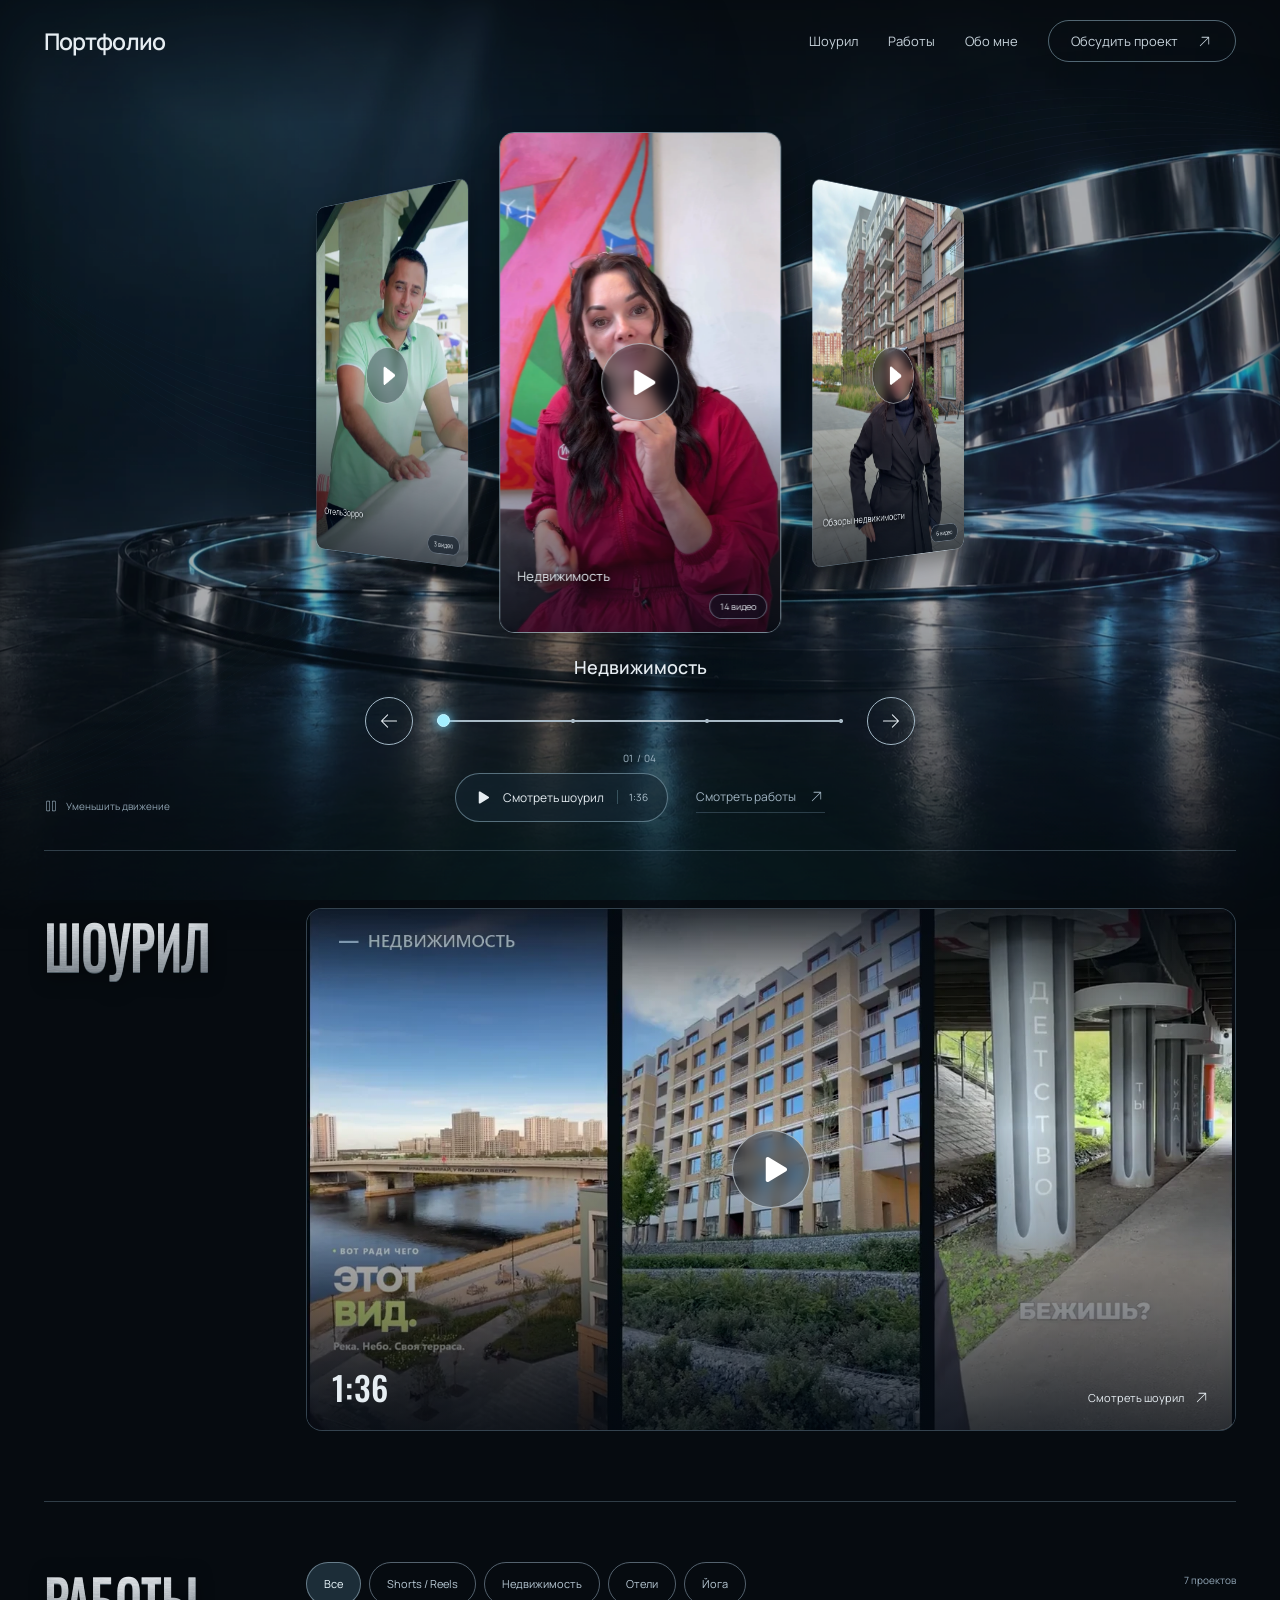
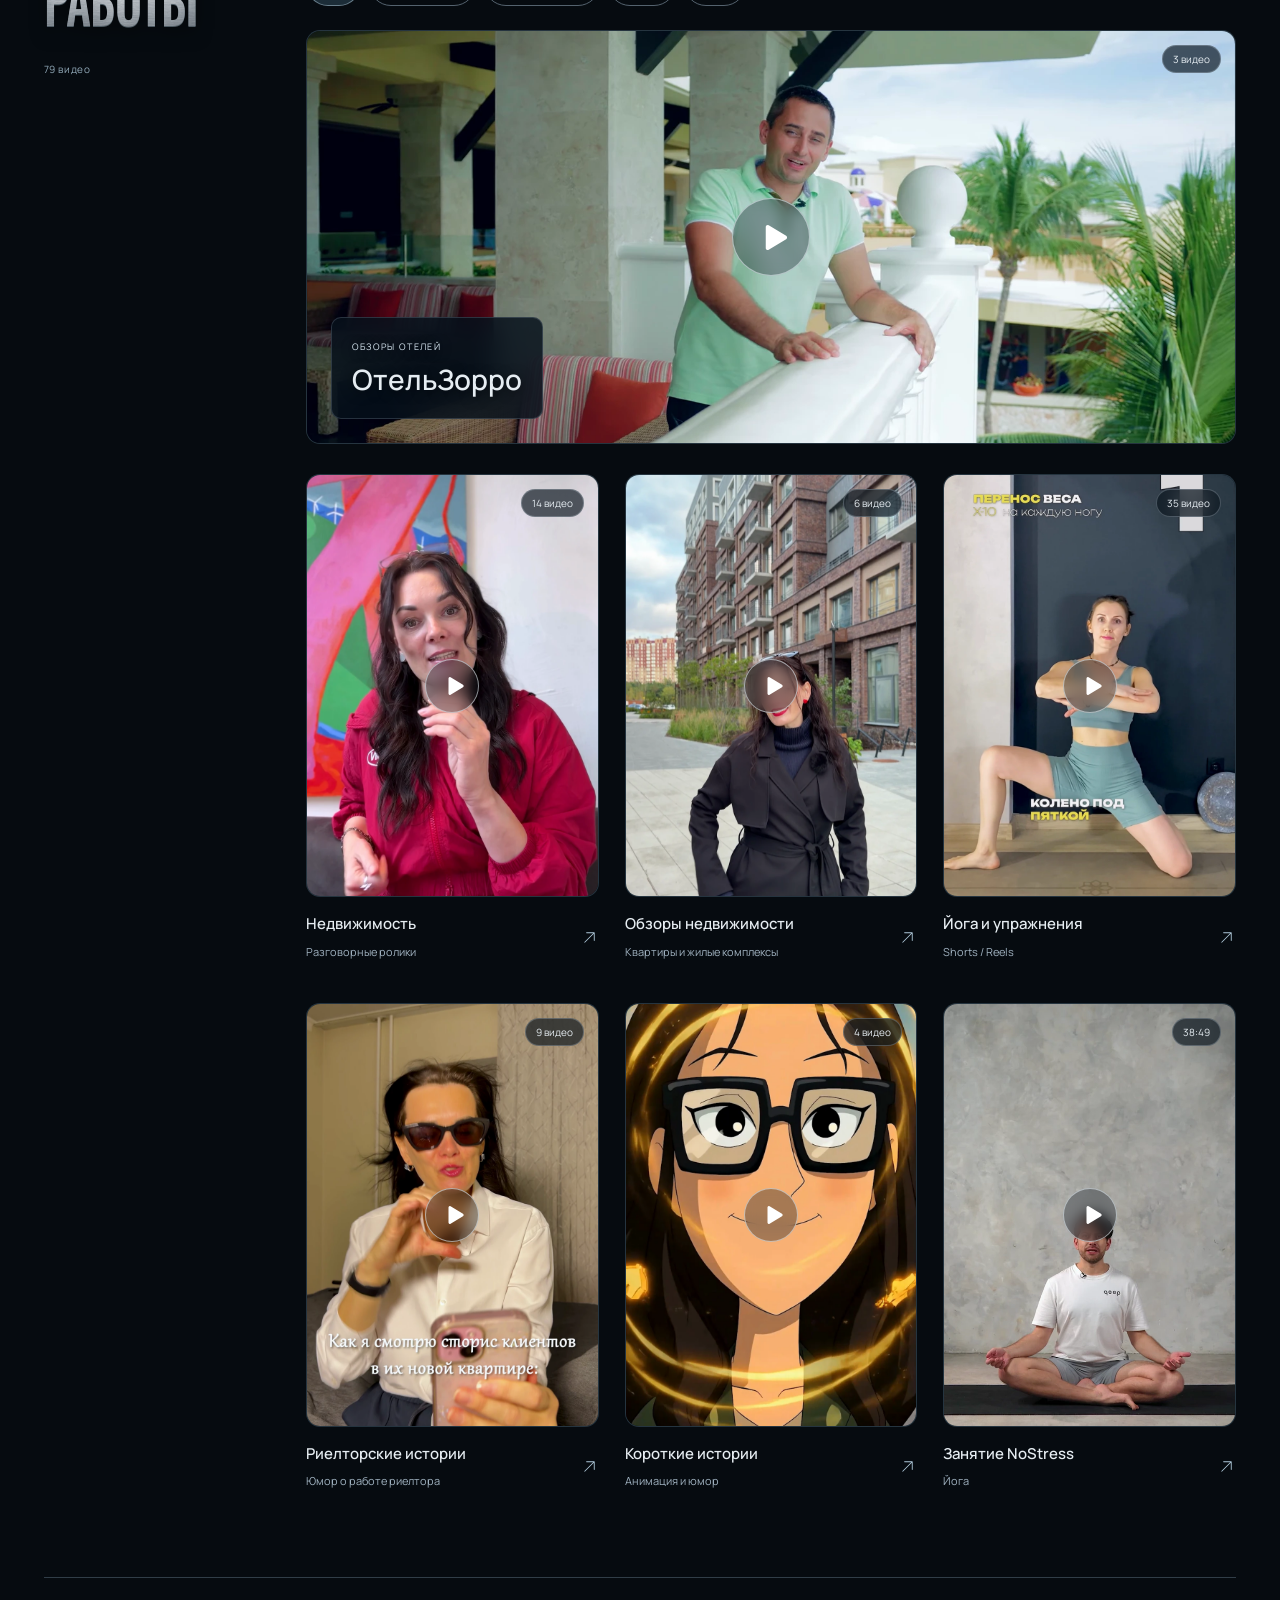
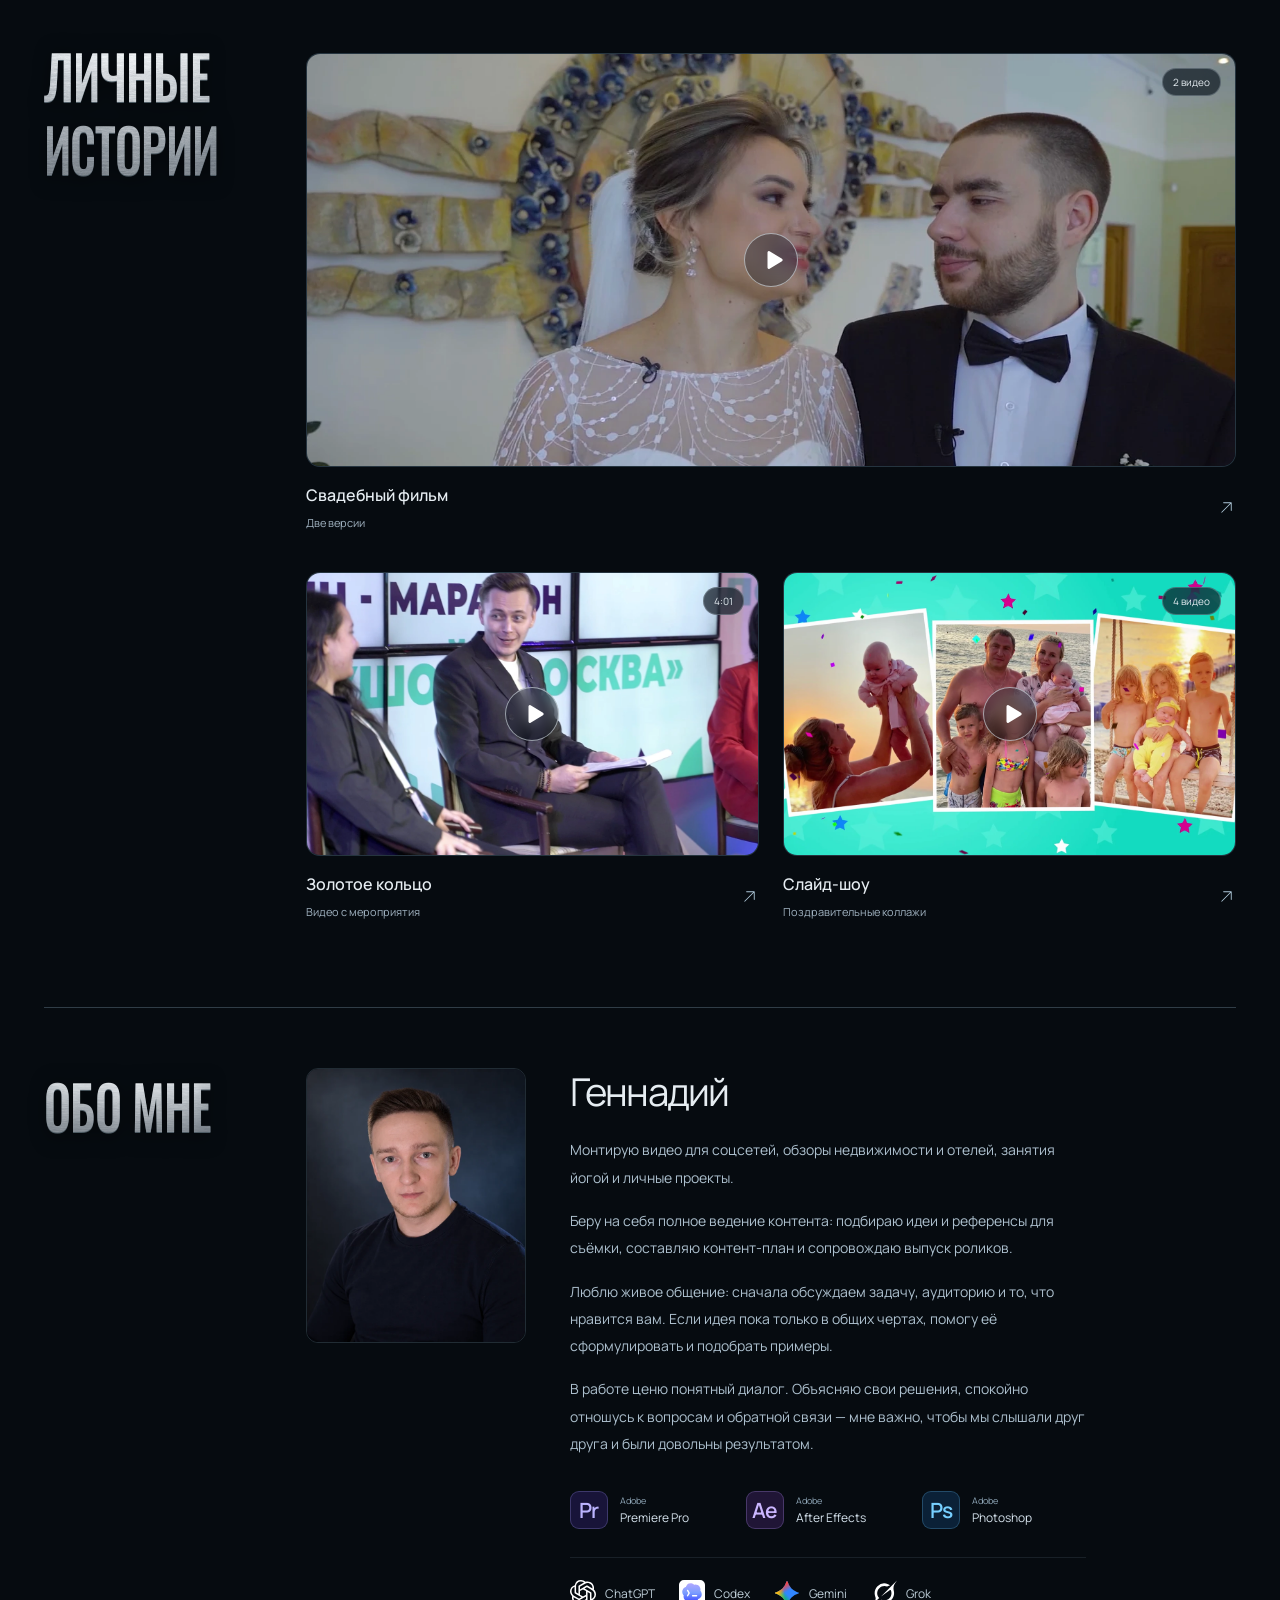
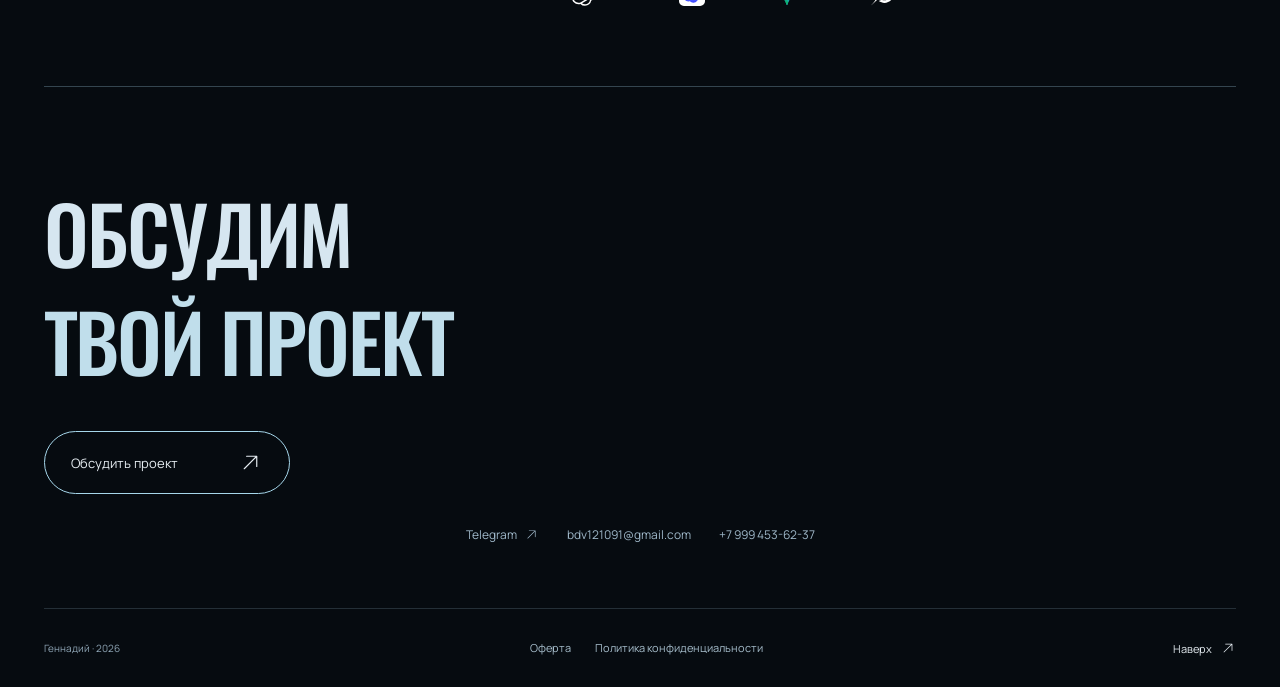
==== index.html @ ad980bb9 "Publish video portfolio" ====
<!doctype html>
<html lang="ru">
  <head>
    <meta charset="utf-8">
    <meta name="viewport" content="width=device-width, initial-scale=1">
    <meta name="description" content="Монтирую видео, подбираю идеи и референсы, составляю контент-план и помогаю с публикациями.">
    <meta name="theme-color" content="#060b10">
    <meta property="og:title" content="Геннадий — монтаж видео и ведение контента">
    <meta property="og:description" content="Монтирую видео, подбираю идеи и референсы, составляю контент-план и помогаю с публикациями.">
    <meta property="og:type" content="website">
    <meta property="og:image" content="https://portfolio.voxforma.ru/assets/posters/showreel.webp">
    <meta property="og:image:alt" content="Кадр из шоурила Геннадия">
    <meta property="og:locale" content="ru_RU">
    <title>Геннадий — монтаж видео и ведение контента</title>
    <link rel="icon" href="assets/favicon.svg" type="image/svg+xml">
    <link rel="preload" href="assets/original/8e9188fd0717.woff2" as="font" type="font/woff2" crossorigin>
    <link rel="preload" href="assets/original/1cbbc17c6090.woff2" as="font" type="font/woff2" crossorigin>
    <link rel="stylesheet" href="base.css">
    <link rel="stylesheet" href="style.css?v=27">
    <script src="assets/runtime.js" defer></script>
    <script src="site-config.js?v=5" defer></script>
    <script src="catalog.js?v=14" defer></script>
    <script src="ambient.js?v=1" defer></script>
    <script src="app.js?v=22" defer></script>
  </head>
  <body>
    <div id="root"></div>
    <noscript><main class="noscript"><h1>Видеопортфолио</h1><p>Для просмотра интерактивного портфолио включи JavaScript.</p><p><a href="https://t.me/PetrovichArt01">Написать в Telegram</a> · <a href="mailto:bdv121091@gmail.com">bdv121091@gmail.com</a></p></main></noscript>
  </body>
</html>
---- base.css ----
@font-face{font-family:Oswald Variable;font-style:normal;font-display:swap;font-weight:200 700;src:url("assets/original/90cfb22de854.woff2") format("woff2-variations");unicode-range:U+0460-052F,U+1C80-1C8A,U+20B4,U+2DE0-2DFF,U+A640-A69F,U+FE2E-FE2F}@font-face{font-family:Oswald Variable;font-style:normal;font-display:swap;font-weight:200 700;src:url("assets/original/8e9188fd0717.woff2") format("woff2-variations");unicode-range:U+0301,U+0400-045F,U+0490-0491,U+04B0-04B1,U+2116}@font-face{font-family:Oswald Variable;font-style:normal;font-display:swap;font-weight:200 700;src:url("assets/original/b6040370f3bc.woff2") format("woff2-variations");unicode-range:U+0102-0103,U+0110-0111,U+0128-0129,U+0168-0169,U+01A0-01A1,U+01AF-01B0,U+0300-0301,U+0303-0304,U+0308-0309,U+0323,U+0329,U+1EA0-1EF9,U+20AB}@font-face{font-family:Oswald Variable;font-style:normal;font-display:swap;font-weight:200 700;src:url("assets/original/dd3aa3f8a2dc.woff2") format("woff2-variations");unicode-range:U+0100-02BA,U+02BD-02C5,U+02C7-02CC,U+02CE-02D7,U+02DD-02FF,U+0304,U+0308,U+0329,U+1D00-1DBF,U+1E00-1E9F,U+1EF2-1EFF,U+2020,U+20A0-20AB,U+20AD-20C0,U+2113,U+2C60-2C7F,U+A720-A7FF}@font-face{font-family:Oswald Variable;font-style:normal;font-display:swap;font-weight:200 700;src:url("assets/original/a09d88842fec.woff2") format("woff2-variations");unicode-range:U+0000-00FF,U+0131,U+0152-0153,U+02BB-02BC,U+02C6,U+02DA,U+02DC,U+0304,U+0308,U+0329,U+2000-206F,U+20AC,U+2122,U+2191,U+2193,U+2212,U+2215,U+FEFF,U+FFFD}@font-face{font-family:Manrope Variable;font-style:normal;font-display:swap;font-weight:200 800;src:url("assets/original/4d428d04ff0d.woff2") format("woff2-variations");unicode-range:U+0460-052F,U+1C80-1C8A,U+20B4,U+2DE0-2DFF,U+A640-A69F,U+FE2E-FE2F}@font-face{font-family:Manrope Variable;font-style:normal;font-display:swap;font-weight:200 800;src:url("assets/original/1cbbc17c6090.woff2") format("woff2-variations");unicode-range:U+0301,U+0400-045F,U+0490-0491,U+04B0-04B1,U+2116}@font-face{font-family:Manrope Variable;font-style:normal;font-display:swap;font-weight:200 800;src:url("assets/original/aaa401d4e0d9.woff2") format("woff2-variations");unicode-range:U+0370-0377,U+037A-037F,U+0384-038A,U+038C,U+038E-03A1,U+03A3-03FF}@font-face{font-family:Manrope Variable;font-style:normal;font-display:swap;font-weight:200 800;src:url("assets/original/44f167ce58ca.woff2") format("woff2-variations");unicode-range:U+0102-0103,U+0110-0111,U+0128-0129,U+0168-0169,U+01A0-01A1,U+01AF-01B0,U+0300-0301,U+0303-0304,U+0308-0309,U+0323,U+0329,U+1EA0-1EF9,U+20AB}@font-face{font-family:Manrope Variable;font-style:normal;font-display:swap;font-weight:200 800;src:url("assets/original/c0acdfec89cd.woff2") format("woff2-variations");unicode-range:U+0100-02BA,U+02BD-02C5,U+02C7-02CC,U+02CE-02D7,U+02DD-02FF,U+0304,U+0308,U+0329,U+1D00-1DBF,U+1E00-1E9F,U+1EF2-1EFF,U+2020,U+20A0-20AB,U+20AD-20C0,U+2113,U+2C60-2C7F,U+A720-A7FF}@font-face{font-family:Manrope Variable;font-style:normal;font-display:swap;font-weight:200 800;src:url("assets/original/77c8455fb9b5.woff2") format("woff2-variations");unicode-range:U+0000-00FF,U+0131,U+0152-0153,U+02BB-02BC,U+02C6,U+02DA,U+02DC,U+0304,U+0308,U+0329,U+2000-206F,U+20AC,U+2122,U+2191,U+2193,U+2212,U+2215,U+FEFF,U+FFFD}:root{color-scheme:dark;font-family:Manrope Variable,sans-serif;color:#e6edf2;background:#060b10;font-synthesis:none;--ice:#9beaff;--muted:#8b9aa6;--line:#34434d;--display:"Oswald Variable",sans-serif;--page-pad:clamp(24px,3.4vw,64px)}*{box-sizing:border-box}html{scroll-behavior:smooth;scroll-padding-top:32px}body{margin:0;min-width:320px;-webkit-font-smoothing:antialiased}button,a,input,textarea,select{-webkit-tap-highlight-color:transparent}button,input,textarea,select{font:inherit}button,a{touch-action:manipulation}button{color:inherit;cursor:pointer;border:0;background:none}a{color:inherit;text-decoration:none}button:focus-visible,a:focus-visible,input:focus-visible,textarea:focus-visible,select:focus-visible{outline:2px solid var(--ice);outline-offset:6px}img{display:block;max-width:100%}button svg,a svg{flex-shrink:0}svg{width:22px;height:22px}::selection{background:#a8ecfa;color:#061019}.site-shell{overflow:clip}.skip-link{position:fixed;top:12px;left:12px;padding:12px 20px;background:var(--ice);color:#071017;z-index:99;transform:translateY(-180%)}.skip-link:focus{transform:translateY(0)}.site-header{height:72px;padding:0 var(--page-pad);display:flex;align-items:center;justify-content:space-between;position:relative;z-index:10}.wordmark{font-size:18px;font-weight:400;letter-spacing:.33em;white-space:nowrap}.site-header nav{display:flex;align-items:center;gap:44px;font-size:13px}.site-header nav>a{color:#c6d2da;transition:color .2s}.site-header nav>a:hover{color:var(--ice)}.contact-button{border:1px solid #b4e5f1;border-radius:30px;display:inline-flex;gap:18px;align-items:center;padding:11px 22px;font-size:13px;transition:box-shadow .25s,background .25s,transform .25s}.contact-button svg{width:17px;height:17px}.contact-button:hover{background:#14242c;box-shadow:0 0 24px #77ddff32;transform:translateY(-2px)}.mobile-menu-toggle{display:none!important}.hero{height:744px;position:relative;isolation:isolate;--pointer-x:0px;--pointer-y:0px}.scene-background{position:absolute;top:-72px;left:0;width:100%;height:calc(100% + 150px);max-width:none;object-fit:cover;object-position:center 53%;z-index:-2;transform:translate3d(var(--pointer-x),var(--pointer-y),0) scale(1.025);transition:transform 1.1s cubic-bezier(.22,1,.36,1);pointer-events:none}.hero-copy{position:absolute;top:35px;left:var(--page-pad);z-index:2;width:32%}.hero-copy h1{font-family:var(--display);font-weight:700;line-height:.98;letter-spacing:-.055em;margin:0;color:#d9e6f0;text-shadow:0 1px 0 #fff,0 3px 0 #728699,0 14px 40px #0008}.hero-copy h1 span{display:block;white-space:nowrap;transform-origin:left;transform:scaleX(.72);width:139%}.hero-copy h1 span:first-child{font-size:clamp(118px,11.6vw,192px)}.hero-copy h1 span:last-child{font-size:clamp(85px,9.05vw,150px);line-height:1.05;letter-spacing:-.055em;transform:scaleX(.69)}.hero-copy p{font-size:clamp(11px,1.05vw,15px);line-height:1.8;white-space:nowrap;margin:30px 0 0;color:#c1d5e2;letter-spacing:-.025em}.hero-copy p span{color:#8aa3b3;margin:0 3px}.hero-work-link{display:inline-flex;align-items:center;gap:12px;font-size:12px;margin-top:25px;color:#9fb2c0;padding:7px 0;border-bottom:1px solid #5d778b6b;transition:color .2s,gap .2s}.hero-work-link:hover{color:var(--ice);gap:20px}.hero-work-link svg{width:17px;height:17px}.carousel{position:absolute;top:0;left:33%;right:3.4%;bottom:0;perspective:1300px;z-index:3}.orbit-track{height:580px;position:relative;touch-action:pan-y;-webkit-user-select:none;user-select:none;perspective:1100px;transform-style:preserve-3d}.orbit-card{position:absolute;top:18px;left:50%;width:clamp(235px,20.7vw,320px);aspect-ratio:9/16;padding:0;border-radius:15px;overflow:hidden;transform:translate(calc(-50% + var(--offset)*282px + var(--drag))) translateY(calc(var(--depth)*50px)) translateZ(calc(var(--depth)*-110px)) rotateY(calc(var(--offset)*-22deg)) scale(calc(1 - var(--depth)*.14));transform-origin:center;transition:transform .85s cubic-bezier(.22,1,.36,1),opacity .5s,box-shadow .35s,filter .45s;z-index:calc(4 - var(--depth));border:2px solid #afc5d9;box-shadow:inset 0 0 0 1px #f2faff,3px 2px #6e8996,-3px -1px #a8c5d7,8px 12px 25px #0009;cursor:grab;will-change:transform;backface-visibility:hidden}.orbit-card:active{cursor:grabbing}.orbit-card img{width:100%;height:100%;object-fit:cover;pointer-events:none;filter:brightness(.78);transition:filter .5s}.orbit-card.is-active{border-color:#c8f4ff;box-shadow:inset 0 0 0 1px #fff,4px 2px #4b879a,-3px -1px #c6e8f7,0 0 12px #8ae2ff88,0 0 37px #5bcfff22,12px 20px 42px #000b}.orbit-card.is-active img{filter:brightness(1)}.orbit-card:hover{box-shadow:0 0 0 1px #d0f6ff,0 0 28px #92eaff65,8px 20px 45px #000b}.orbit-card:hover img{filter:brightness(1.04)}.orbit-card.is-hidden{opacity:0;pointer-events:none}.orbit-card.wide-project img{object-position:48% center}.orbit-count{position:absolute;bottom:15px;right:15px;padding:5px 10px;border:1px solid #c3d5e76b;border-radius:30px;background:#06111e88;font-size:11px;-webkit-backdrop-filter:blur(10px);backdrop-filter:blur(10px)}.play-mark{position:absolute;top:50%;left:50%;transform:translate(-50%,-50%);width:78px;height:78px;display:grid;place-items:center;border:1px solid #f2f6fa;border-radius:50%;background:#0b15233d;-webkit-backdrop-filter:blur(7px);backdrop-filter:blur(7px);box-shadow:0 4px 24px #0003;transition:background .25s,box-shadow .25s;pointer-events:none}.play-mark svg{width:31px;height:31px;margin-left:4px;color:#fff}.play-mark.small{width:54px;height:54px}.play-mark.small svg{width:22px;height:22px}.orbit-card:hover .play-mark,.project-card:hover .play-mark{background:#5cbad740;box-shadow:0 0 25px #a6ecff38}.carousel-controls{position:absolute;left:50%;top:566px;transform:translate(-50%);width:min(550px,88%);text-align:center}.selected-name{font-size:21px;line-height:1.4;margin:0 0 17px;font-weight:500;text-shadow:0 2px 16px #000}.slider-controls{display:flex;gap:24px;align-items:center}.icon-button{width:48px;height:48px;display:inline-grid;place-items:center;border:1px solid #a3b8c6;border-radius:50%;flex-shrink:0;transition:background .2s,border-color .2s,box-shadow .2s,transform .2s}.icon-button:hover{background:#2237438a;border-color:var(--ice);box-shadow:0 0 18px #9ae5ff2b;transform:translateY(-2px)}.slider-rail{height:30px;position:relative;flex:1;display:flex;align-items:center}.slider-rail input{width:100%;height:24px;position:relative;z-index:2;-webkit-appearance:none;-moz-appearance:none;appearance:none;background:none;margin:0;cursor:ew-resize}.slider-rail input::-webkit-slider-runnable-track{height:2px;background:#a8b9c5}.slider-rail input::-moz-range-track{height:2px;background:#a8b9c5}.slider-rail input::-webkit-slider-thumb{-webkit-appearance:none;-moz-appearance:none;appearance:none;width:13px;height:13px;border-radius:50%;background:#a3eeff;border:1px solid #c5f4ff;box-shadow:0 0 11px #6bd9ff,0 0 26px #6bd9ff72;margin-top:-5.5px}.slider-rail input::-moz-range-thumb{width:13px;height:13px;border-radius:50%;background:#a3eeff;border:1px solid #c5f4ff;box-shadow:0 0 11px #6bd9ff}.slider-ticks{position:absolute;top:0;right:0;bottom:0;left:0;display:flex;align-items:center;justify-content:space-between;pointer-events:none}.slider-ticks span{display:block;width:4px;height:4px;background:#c6d7e3;border-radius:50%}.drag-hint{margin:6px 0 0;font-size:11px;color:#a3b8c7;letter-spacing:.06em}.drag-hint>span{margin:0 9px;color:#62899e}.cursor-light{position:absolute;top:0;left:0;width:84px;height:84px;pointer-events:none;z-index:5;border:1px solid #74d9ff55;border-radius:50%;box-shadow:0 0 20px #4cc4fb15,inset 0 0 24px #70d5ff12;-webkit-backdrop-filter:brightness(1.15);backdrop-filter:brightness(1.15);opacity:0;transition:opacity .4s}.motion-switch{position:absolute;bottom:30px;left:var(--page-pad);display:flex;align-items:center;gap:8px;color:#8ea2b0;font-size:10px;z-index:5;padding:10px 0}.motion-switch svg{width:14px;height:14px}.motion-switch:hover{color:var(--ice)}.section-container{margin:0 var(--page-pad);padding:57px 0 76px;border-top:1px solid #73818b;display:grid;grid-template-columns:240px minmax(0,1fr);gap:38px;position:relative}.section-side{align-self:start}.display-title{font-family:var(--display);font-size:92px;letter-spacing:-.055em;font-weight:600;line-height:1.04;margin:0;color:#d8e4ed;text-shadow:0 1px 0 #f4f9fd,0 2px 0 #8398a8}.display-title.smaller{font-size:66px;line-height:1.12}.section-side>p{font-size:12px;color:#8b9eac;line-height:1.85;margin-top:24px}.works-toolbar{display:flex;align-items:center;justify-content:space-between;gap:16px;margin:12px 0 23px;min-height:36px}.filters{display:flex;gap:12px;flex-wrap:wrap}.filters button{border:1px solid #54626e;border-radius:30px;padding:8px 23px;font-size:12px;line-height:1.3;transition:all .2s}.filters button:hover{border-color:#a4c4d6;background:#13222c}.filters button.active{border-color:#b7effb;box-shadow:inset 0 -6px 12px #67daf21c,0 0 15px #7de0f61a;background:#0b1a22}.demo-caption{font-size:10px;color:#8296a5;white-space:nowrap}.project-card{padding:0;display:block;text-align:left;width:100%;min-width:0}.project-image{position:relative;aspect-ratio:var(--aspect);overflow:hidden;border-radius:14px;border:1px solid #60788a;isolation:isolate;background:#0b1720}.project-image>img{width:100%;height:100%;object-fit:cover;transition:transform .75s cubic-bezier(.2,.7,.2,1),filter .5s}.project-card:hover .project-image>img{transform:scale(1.035);filter:brightness(1.08)}.project-card:hover .project-image{border-color:#b3e3f4;box-shadow:0 0 25px #81dbff1e}.project-card.featured .project-image{aspect-ratio:2.4/1;min-height:300px}.featured-title{position:absolute;left:24px;bottom:24px;text-shadow:0 2px 12px #0009;background:#07131e5c;-webkit-backdrop-filter:blur(10px);backdrop-filter:blur(10px);padding:15px 20px;border:1px solid #a7bbce35;border-radius:10px}.featured-title>span{font-size:9px;letter-spacing:.15em;color:#d9e8f3}.featured-title h3{font-size:27px;font-weight:500;margin:5px 0}.featured-title p{font-size:12px;color:#d0dfeb;margin:0}.demo-cover{position:absolute;bottom:24px;right:22px;font-size:10px;padding:6px 10px;border:1px solid #c6d4df88;background:#09111a72;-webkit-backdrop-filter:blur(12px);backdrop-filter:blur(12px);border-radius:20px}.portrait-grid{display:grid;grid-template-columns:repeat(3,minmax(0,1fr));gap:25px;margin-top:32px}.portrait-grid .project-image{aspect-ratio:9/13.8;max-height:470px}.project-meta{display:flex;justify-content:space-between;align-items:center;gap:12px;padding:16px 0}.project-meta h3{font-size:15px;line-height:1.4;font-weight:500;margin:0 0 7px}.project-meta p{font-size:10px;color:#8498a6;margin:0;line-height:1.6}.project-meta>svg{color:#afc9da;width:19px;height:19px;transition:transform .2s}.project-card:hover .project-meta>svg{transform:translate(3px,-3px)}.filtered-projects{animation:reveal-content .45s ease}.story-grid{display:grid;grid-template-columns:1fr 1fr;gap:24px;align-content:start;padding-top:15px}.story-grid .project-image{aspect-ratio:16/10}.eyebrow{font-size:10px;letter-spacing:.15em;color:#a5bac9;display:block;margin-bottom:18px}.stories-section{padding-top:68px;border-color:#34454f}.about-section{padding-top:70px;border-color:#34454f}.about-content{padding:0 0 10px;max-width:780px}.about-content h3{font-size:clamp(32px,4.1vw,62px);line-height:1.17;letter-spacing:-.04em;font-weight:400;margin:0 0 30px}.about-content h3 em{color:#a4ddf3;font-style:normal}.about-content>p{color:#a8b9c6;font-size:16px;line-height:1.85;max-width:650px}.format-line{display:flex;flex-wrap:wrap;gap:30px;border-top:1px solid #273b48;margin-top:35px;padding-top:21px;font-size:12px;color:#d6e5ef}.contact-section{margin:0 var(--page-pad);padding:100px 0 95px;border-top:1px solid #34454f;position:relative}.contact-section h2{font-family:var(--display);font-size:clamp(44px,6.7vw,106px);line-height:1.11;letter-spacing:-.04em;font-weight:500;margin:22px 0 36px;color:#d6e6f0}.contact-section h2 span{color:#9eddf7}.contact-hero-button{border:1px solid #a6d7eb;border-radius:50px;padding:18px 26px;display:flex;gap:60px;align-items:center;font-size:15px;transition:background .2s,box-shadow .3s,transform .3s}.contact-hero-button svg{width:25px;height:25px}.contact-hero-button:hover{background:#102b3a;box-shadow:0 0 34px #82dcff2b;transform:translateY(-3px)}.site-footer{margin:0 var(--page-pad);border-top:1px solid #34454f;padding:30px 0 35px;display:flex;align-items:center;justify-content:space-between;gap:20px}.site-footer .wordmark{font-size:11px;letter-spacing:.28em}.site-footer>span{font-size:10px;color:#7f95a3}.site-footer>a:last-child{display:flex;align-items:center;gap:8px;font-size:11px}.site-footer svg{width:16px;height:16px}[data-reveal]{opacity:0;transform:translateY(25px);transition:opacity .8s,transform .8s}[data-reveal].is-visible{opacity:1;transform:translateY(0)}dialog{padding:0;color:#e5eef4;background:#09121a;border:1px solid #4b6575;box-shadow:0 30px 140px #000b;border-radius:18px;max-height:92dvh}dialog::backdrop{background:#01070ce8;-webkit-backdrop-filter:blur(15px);backdrop-filter:blur(15px)}.project-modal{width:min(1130px,94vw)}.modal-shell{padding:24px 30px 30px}.modal-header{display:flex;align-items:center;justify-content:space-between;margin-bottom:22px;gap:16px}.modal-header>span{font-size:11px;letter-spacing:.13em;color:#abc2d1}.modal-header .icon-button{width:38px;height:38px;border-color:#617c8c}.modal-header svg{width:21px;height:21px}.modal-body{display:grid;grid-template-columns:minmax(0,1.3fr) minmax(260px,1fr);gap:34px;align-items:start}.media-stage{position:relative;display:flex;align-items:center;justify-content:center;min-width:0;background:#03080c;border-radius:10px;overflow:hidden;aspect-ratio:var(--media-aspect);max-height:72dvh}.media-stage>img{width:100%;height:100%;object-fit:contain}.media-stage>video{width:100%;height:100%;object-fit:contain;max-height:72dvh}.portrait .media-stage{max-width:380px;width:100%;justify-self:center}.portrait{grid-template-columns:1fr 1fr}.no-video-state{position:absolute;bottom:20px;left:20px;right:20px;display:flex;flex-direction:column;align-items:center;text-align:center;gap:8px;background:#07121ad9;border:1px solid #acc6d451;border-radius:12px;padding:22px 14px;-webkit-backdrop-filter:blur(18px);backdrop-filter:blur(18px)}.no-video-state>svg{width:27px;height:27px;color:#b4e1f2}.no-video-state strong{font-size:16px;font-weight:500}.no-video-state>span{font-size:11px;color:#9fb6c6}.soft-button{display:inline-flex;align-items:center;justify-content:center;gap:8px;border:1px solid #6d9bb3;border-radius:30px;padding:9px 14px;font-size:11px;margin-top:6px;transition:background .2s}.soft-button:hover{background:#244459}.soft-button svg{width:16px;height:16px}.project-details{padding:10px 0}.project-details h2{font-size:31px;letter-spacing:-.03em;font-weight:500;line-height:1.2;margin:0 0 19px}.project-details>p{font-size:14px;line-height:1.8;color:#a9bcc9}.tag-list{display:flex;gap:8px;flex-wrap:wrap;margin:22px 0}.tag-list span{font-size:10px;color:#b9d0de;border:1px solid #395563;border-radius:20px;padding:6px 10px}.episode-list{display:grid;gap:8px;margin-top:24px}.episode-list>button{display:flex;align-items:center;gap:12px;text-align:left;padding:8px;border:1px solid #263e4c;border-radius:9px;transition:border-color .2s,background .2s}.episode-list>button:hover{background:#132634}.episode-list>button.active{border-color:#9cddee;background:#102633}.episode-list img{width:66px;aspect-ratio:16/10;object-fit:cover;border-radius:5px}.episode-list button>span{font-size:11px;flex:1;line-height:1.7}.episode-list small{display:block;font-size:8px;letter-spacing:.13em;color:#95b1c4}.episode-list svg{width:16px;height:16px;margin-right:5px}.prototype-note{margin-top:28px;padding-top:20px;border-top:1px solid #28414e}.prototype-note>span{font-size:9px;letter-spacing:.15em;color:#7da5bb}.prototype-note p{font-size:10px;line-height:1.8;color:#839baa;margin:8px 0}.error-message{font-size:12px!important;color:#f4bcaa!important}.text-button{font-size:11px;display:inline-flex;gap:8px;align-items:center;padding:10px 0;color:#b7e6f9}.text-button svg{width:17px;height:17px}.contact-modal{width:min(510px,92vw)}.contact-modal-content{padding:27px 30px 32px}.contact-modal h2{font-family:var(--display);font-size:56px;letter-spacing:-.04em;line-height:1.12;margin:15px 0}.contact-modal-content>p{font-size:13px;line-height:1.8;color:#a4bac9}.contact-modal label{display:block;font-size:11px;color:#a6bfce;margin-top:23px}.contact-modal select,.contact-modal textarea{width:100%;display:block;margin-top:9px;background:#0e202c;border:1px solid #3e596a;border-radius:9px;padding:12px 14px;color:#d9e8f1;font-size:13px;line-height:1.6;resize:vertical}.contact-modal textarea::placeholder{color:#708b9e}.primary-button{display:flex;align-items:center;justify-content:center;gap:10px;width:100%;padding:14px;border:1px solid #a3e4f6;border-radius:30px;background:#153747;font-size:13px;margin-top:25px;transition:background .25s,box-shadow .25s}.primary-button:hover{background:#24516a;box-shadow:0 0 24px #8ee8ff25}.primary-button svg{width:18px;height:18px}.contact-note{font-size:10px!important;color:#829eaf!important;min-height:36px}@keyframes reveal-content{0%{opacity:.1;transform:translateY(8px)}to{opacity:1;transform:translateY(0)}}.hero-copy h1 span,.display-title{background-image:url("assets/original/6fe0a94b0003.webp");background-size:100% 100%;background-position:center;-webkit-background-clip:text;background-clip:text;color:transparent;text-shadow:none;filter:drop-shadow(0 1px 0 #bbd7e766) drop-shadow(0 3px 10px #0008);width:max-content!important}.section-side{min-width:0}.section-side .display-title{transform:scaleX(.8);transform-origin:left;white-space:nowrap}@media(min-width:1201px)and (max-width:1599px){.carousel{left:28%;right:5.4%}.hero-copy h1 span:first-child{font-size:clamp(145px,13vw,186px);transform:scaleX(.59)}.hero-copy h1 span:last-child{font-size:clamp(112px,11.1vw,159px);transform:scaleX(.53)}.orbit-card{transform:translate(calc(-50% + var(--offset)*300px + var(--drag))) translateY(calc(var(--depth)*-14px)) translateZ(calc(var(--depth)*-110px)) rotateY(calc(var(--offset)*24deg)) scale(calc(1 - var(--depth)*.14))}}.reduce-motion *{scroll-behavior:auto!important;animation-duration:1ms!important;transition-duration:1ms!important}.reduce-motion .cursor-light{display:none}.reduce-motion [data-reveal]{opacity:1;transform:none}@media(min-width:1600px){.hero{height:830px}.carousel-controls{top:640px}.orbit-track{height:650px}.orbit-card{transform:translate(calc(-50% + var(--offset)*320px + var(--drag))) translateY(calc(var(--depth)*55px)) translateZ(calc(var(--depth)*-110px)) rotateY(calc(var(--offset)*-22deg)) scale(calc(1 - var(--depth)*.14))}.hero-copy{top:45px}.section-container{grid-template-columns:280px minmax(0,1fr)}}@media(max-width:1200px){.site-header nav{gap:25px}.wordmark{font-size:15px;letter-spacing:.28em}.hero{height:670px}.hero-copy{top:45px}.hero-copy h1 span:first-child{font-size:130px}.hero-copy h1 span:last-child{font-size:104px}.hero-copy p{max-width:300px;white-space:normal}.carousel{left:34%;right:2%}.orbit-card{width:235px;top:35px;transform:translate(calc(-50% + var(--offset)*220px + var(--drag))) translateY(calc(var(--depth)*48px)) translateZ(calc(var(--depth)*-100px)) rotateY(calc(var(--offset)*-24deg)) scale(calc(1 - var(--depth)*.17))}.carousel-controls{top:490px}.orbit-track{height:510px}.hero-work-link{margin-top:18px}.section-container{grid-template-columns:180px minmax(0,1fr);gap:28px;padding-top:40px}.display-title{font-size:72px}.display-title.smaller{font-size:52px}.works-toolbar{align-items:flex-start;flex-direction:column;gap:13px}.filters{gap:8px}.filters button{padding:8px 19px}.demo-caption{align-self:flex-end;margin-top:-3px}.portrait-grid{gap:17px}.project-meta h3{font-size:13px}.project-meta p{font-size:9px}.project-card.featured .project-image{min-height:260px}.featured-title{left:18px;bottom:18px}.demo-cover{bottom:18px;right:16px}}@media(max-width:850px){.site-header{height:70px}.wordmark{font-size:13px;letter-spacing:.26em}.site-header nav>a{display:none}.site-header nav{gap:0}.contact-button{padding:9px 15px;font-size:11px;gap:8px}.hero{height:1030px}.hero-copy{top:23px;width:calc(100% - 2*var(--page-pad))}.hero-copy h1{display:flex;align-items:baseline;gap:15px;flex-wrap:wrap;line-height:1}.hero-copy h1 span{width:auto;transform:none!important;letter-spacing:-.05em}.hero-copy h1 span:first-child,.hero-copy h1 span:last-child{font-size:79px}.hero-copy p{max-width:none;margin-top:18px;font-size:12px;white-space:normal}.hero-work-link{margin-top:10px}.carousel{top:240px;left:0;right:0;height:690px}.orbit-card{width:260px;top:28px;transform:translate(calc(-50% + var(--offset)*235px + var(--drag))) translateY(calc(var(--depth)*48px)) translateZ(calc(var(--depth)*-100px)) rotateY(calc(var(--offset)*-25deg)) scale(calc(1 - var(--depth)*.17))}.carousel-controls{top:520px;width:470px}.scene-background{height:950px;top:115px;object-position:65% center;object-fit:cover}.motion-switch{bottom:34px}.cursor-light{display:none}.section-container{grid-template-columns:1fr;gap:28px;padding-top:40px;padding-bottom:50px}.section-side>p{display:none}.works-section .section-side{display:flex;align-items:center;gap:25px}.display-title{font-size:67px}.display-title.smaller{font-size:59px}.display-title.smaller br{display:none}.works-toolbar{flex-direction:row;align-items:center;margin:0 0 24px}.demo-caption{align-self:auto;margin:0;white-space:normal;max-width:100px;text-align:right;line-height:1.6}.story-grid{padding:0}.stories-section .section-side .eyebrow{margin-bottom:10px}.about-content{padding-top:0}.about-content h3{font-size:43px}.about-content>p{font-size:14px}.contact-section{padding:65px 0}.contact-section h2{font-size:60px}.modal-body,.portrait{grid-template-columns:1fr 1fr;gap:22px}.modal-body.landscape{grid-template-columns:1fr}.landscape .media-stage{max-height:43dvh}.project-details h2{font-size:27px}.site-footer{flex-wrap:wrap}.site-footer>span{order:3;width:100%;font-size:9px}.portrait-grid .project-image{max-height:none}}@media(max-width:560px){:root{--page-pad:20px}.site-header{height:67px}.wordmark{font-size:12px;letter-spacing:.2em}.site-header>nav{display:none;position:absolute;top:60px;right:20px;left:20px;flex-direction:column;align-items:stretch;background:#0b1925f5;-webkit-backdrop-filter:blur(20px);backdrop-filter:blur(20px);border:1px solid #41677d;border-radius:14px;padding:15px;gap:6px;box-shadow:0 18px 60px #000a}.site-header>nav.menu-open{display:flex}.site-header nav>a{display:block;padding:12px}.site-header .contact-button{justify-content:space-between;margin-top:6px;padding:13px 15px}.mobile-menu-toggle{display:inline-grid!important;width:36px;height:36px;border-color:#4d6878}.mobile-menu-toggle svg{width:18px;height:18px}.hero{height:850px}.hero-copy{top:21px}.hero-copy h1{display:block}.hero-copy h1 span:first-child{font-size:clamp(80px,26vw,102px);line-height:.95;transform:scaleX(.78)!important;transform-origin:left}.hero-copy h1 span:last-child{font-size:clamp(60px,19vw,74px);line-height:1.1;white-space:nowrap;transform:scaleX(.76)!important;transform-origin:left}.hero-copy p{margin-top:18px;font-size:10px;line-height:1.7;letter-spacing:0}.hero-work-link{font-size:10px;margin-top:12px}.hero-work-link svg{width:14px;height:14px}.carousel{top:300px;height:485px}.orbit-track{height:355px}.orbit-card{top:4px;width:190px;border-radius:11px;transform:translate(calc(-50% + var(--offset)*155px + var(--drag))) translateY(calc(var(--depth)*35px)) translateZ(calc(var(--depth)*-85px)) rotateY(calc(var(--offset)*-24deg)) scale(calc(1 - var(--depth)*.17))}.orbit-card .play-mark{width:53px;height:53px}.orbit-card .play-mark svg{width:22px;height:22px}.carousel-controls{top:365px;width:290px}.selected-name{font-size:15px;margin-bottom:12px}.slider-controls{gap:17px}.slider-controls .icon-button{width:37px;height:37px}.slider-controls svg{width:19px;height:19px}.drag-hint{font-size:9px;margin-top:7px}.scene-background{height:660px;top:205px;width:220%;max-width:none;left:-96%;object-fit:cover;object-position:center;opacity:.85}.motion-switch{bottom:19px;font-size:9px}.section-container{padding-top:33px;padding-bottom:42px;gap:23px}.display-title{font-size:58px}.display-title.smaller{font-size:48px}.works-toolbar{display:block;margin-bottom:20px}.filters{gap:7px;justify-content:space-between}.filters button{padding:8px 13px;font-size:10px}.demo-caption{display:block;max-width:none;text-align:left;font-size:9px;margin-top:15px}.project-card.featured .project-image{aspect-ratio:4/3;min-height:0}.project-card.featured .play-mark{width:54px;height:54px;top:35%}.project-card.featured .play-mark svg{width:24px;height:24px}.featured-title{left:12px;bottom:12px;right:12px;padding:12px 14px;border-radius:8px}.featured-title>span{font-size:8px}.featured-title h3{font-size:23px;margin:4px 0}.featured-title p{font-size:10px}.demo-cover{top:11px;bottom:auto;right:11px;font-size:8px;padding:4px 8px}.portrait-grid{grid-template-columns:1fr 1fr;gap:13px;margin-top:22px}.portrait-grid .project-card:last-child:nth-child(odd){grid-column:1/3;width:calc(50% - 6.5px)}.project-image{border-radius:10px}.project-meta{padding:12px 0;gap:5px;align-items:flex-start}.project-meta h3{font-size:12px;line-height:1.4;margin-bottom:5px}.project-meta p{font-size:8px;line-height:1.7}.project-meta>svg{width:15px;height:15px;margin-top:3px}.play-mark.small{width:39px;height:39px}.play-mark.small svg{width:17px;height:17px}.story-grid{grid-template-columns:1fr;gap:18px}.story-grid .project-meta h3{font-size:15px}.story-grid .project-meta p{font-size:10px}.story-grid .play-mark.small{width:52px;height:52px}.eyebrow{font-size:9px;letter-spacing:.12em}.about-content h3{font-size:35px;margin-bottom:24px}.about-content>p{font-size:13px;line-height:1.9}.format-line{font-size:10px;gap:18px;margin-top:26px;padding-top:18px}.contact-section{padding:48px 0 52px}.contact-section h2{font-size:41px;line-height:1.18;margin:22px 0 29px;letter-spacing:-.04em}.contact-hero-button{width:100%;justify-content:space-between;padding:16px 22px;font-size:13px}.site-footer{padding:24px 0;gap:21px}.site-footer .wordmark{font-size:10px}.site-footer>a:last-child{font-size:10px}.project-modal{width:calc(100vw - 18px);max-height:95dvh;border-radius:14px}.modal-shell{padding:17px 16px 23px}.modal-header{margin-bottom:17px}.modal-header>span{font-size:9px}.modal-header .icon-button{width:34px;height:34px}.modal-body,.portrait{display:flex;flex-direction:column;gap:22px}.media-stage{width:100%;max-height:none}.portrait .media-stage{width:min(100%,250px);align-self:center;max-height:65dvh}.portrait .media-stage>img{max-height:65dvh}.landscape .media-stage{aspect-ratio:4/3;max-height:none}.landscape .media-stage>img{object-fit:cover}.media-stage>video{max-height:65dvh}.no-video-state{left:12px;right:12px;bottom:12px;padding:16px 10px;gap:6px}.no-video-state strong{font-size:13px}.no-video-state>span{font-size:9px}.no-video-state>svg{width:22px;height:22px}.soft-button{font-size:10px;padding:8px 12px}.project-details{padding:0;width:100%}.project-details h2{font-size:27px}.project-details>p{font-size:13px}.project-details .eyebrow{margin-bottom:12px}.prototype-note{margin-top:22px}.contact-modal{width:calc(100vw - 26px)}.contact-modal-content{padding:20px}.contact-modal h2{font-size:48px}.contact-modal-content>p{font-size:12px}}
---- style.css ----
:root {
  --page-pad: clamp(24px, 3.4vw, 64px);
  --ice: #a7eafa;
  --muted: #a1b0bd;
  --line: #34434d;
}
html { scroll-padding-top: 24px; }
body { min-width: 0; overflow-x: hidden; }
#root { overflow: clip; }
.site-shell { position: relative; isolation: isolate; }
.ambient-backdrop { position: fixed; inset: 0; z-index: -1; overflow: hidden; pointer-events: none; background: #060b10; }
.ambient-glow { position: absolute; width: 90vw; height: 100vh; border-radius: 50%; opacity: .65; will-change: transform; animation: ambient-drift 24s ease-in-out infinite alternate; animation-play-state: var(--ambient-play-state, running); }
.ambient-glow-cyan { left: -28vw; top: -34vh; background: radial-gradient(ellipse, #268baf38 0%, #1e5c9220 28%, transparent 68%); }
.ambient-glow-violet { right: -35vw; top: 3vh; background: radial-gradient(ellipse, #6851b737 0%, #34477b16 36%, transparent 70%); animation-name: ambient-drift-violet; animation-duration: 29s; animation-delay: -11s; }
.ambient-glow-teal { width: 120vw; height: 90vh; left: -10vw; bottom: -47vh; background: radial-gradient(ellipse, #198f852e 0%, #16425718 38%, transparent 72%); animation-duration: 33s; animation-delay: -19s; }
.ambient-contours, .pointer-ribbon { display: block; width: 100%; height: 100%; pointer-events: none; }
.ambient-contours { position: absolute; inset: 0; opacity: .45; }
.pointer-ribbon { position: fixed; inset: 0; z-index: 9; mix-blend-mode: screen; opacity: .55; }
.pointer-ribbon.is-hidden { visibility: hidden; }
.ambient-backdrop.is-static .ambient-glow { animation: none; will-change: auto; }
.ambient-backdrop.is-paused .ambient-glow { animation-play-state: paused; }
@keyframes ambient-drift { from { transform: translate3d(-3vw, -3vh, 0) scale(.94); } to { transform: translate3d(16vw, 15vh, 0) scale(1.14); } }
@keyframes ambient-drift-violet { from { transform: translate3d(5vw, -9vh, 0) scale(1.12); } to { transform: translate3d(-14vw, 14vh, 0) scale(.92); } }
@media (hover: none), (pointer: coarse) { .pointer-ribbon { display: none; } }
@media (hover: hover) and (pointer: fine) {
  #root { cursor: url("assets/cursors/chrome-arrow.svg") 4 3, auto; }
  .site-shell :is(a, button, select, summary, input[type="range"]) { cursor: url("assets/cursors/chrome-link.svg") 4 3, pointer; }
  .site-shell :is(textarea, input:not([type="range"]), [contenteditable="true"]) { cursor: text; }
  .site-shell :is(button:disabled, [aria-disabled="true"]) { cursor: not-allowed; }
  .site-shell video { cursor: auto; }
}
button, a, input, textarea, select { outline-offset: 5px; }
button:disabled { cursor: default; opacity: .3; transform: none; box-shadow: none; }
button, a { -webkit-tap-highlight-color: transparent; }
.icon-button:hover { background: #172832; border-color: #b4c8d5; box-shadow: none; transform: none; }
.portfolio-wordmark { font-size: 23px; font-weight: 600; letter-spacing: -.035em; }
.site-title { margin: 0; font: inherit; line-height: 1; }
.site-header { height: 82px; }
.site-header nav { gap: 30px; font-size: 13px; }
.site-header #main-nav > a { display: block; }
.site-header #main-nav > a.contact-button { display: inline-flex; }
.hero { --carousel-top-space: 32px; --hero-card-width: clamp(220px, min(22vw,32vh), 300px); height: calc(var(--hero-card-width)*16/9 + 235px + var(--carousel-top-space)); isolation: auto; }
.hero-actions { position: absolute; top: calc(var(--hero-card-width)*16/9 + 158px + var(--carousel-top-space)); left: 50%; transform: translateX(-50%); display: flex; align-items: center; justify-content: center; gap: 28px; z-index: 4; white-space: nowrap; }
.hero-reel-button { display: inline-flex; align-items: center; gap: 13px; border: 1px solid #91b1c18c; border-radius: 36px; padding: 15px 19px; font-size: 12px; background: #15263199; box-shadow: none; transition: background .2s, box-shadow .2s, transform .2s; }
.hero-reel-button:hover { background: #233b49; box-shadow: none; transform: translateY(-2px); }
.hero-reel-button > svg { width: 15px; height: 15px; }
.hero-reel-button > span { color: #b0c3cf; font-size: 10px; padding-left: 11px; border-left: 1px solid #88b7c452; }
.hero-work-link { display: flex; width: fit-content; margin-top: 0; font-size: 12px; }
.scene-background { top: -82px; height: calc(100% + 170px); z-index: -1; opacity: .66; mix-blend-mode: screen; mask-image: linear-gradient(transparent, #000 14%, #000 64%, transparent 98%), linear-gradient(90deg, transparent, #000 4%, #000 96%, transparent); mask-composite: intersect; }
.carousel { left: var(--page-pad); right: var(--page-pad); top: 0; }
.carousel .orbit-card { top: calc(18px + var(--carousel-top-space)); width: var(--hero-card-width); }
.orbit-card,
.orbit-card.is-active,
.orbit-card:hover { border: 1px solid #9eb4c466; box-shadow: 0 12px 28px #0005; z-index: auto; transition: transform .65s cubic-bezier(.22,1,.36,1), opacity .3s ease, border-color .2s ease; }
.orbit-card.is-active { border-color: #b8cfdd99; }
.orbit-card:hover { border-color: #d0e0e8bb; }
.orbit-card img,
.orbit-card.is-active img,
.orbit-card:hover img { filter: none; transition: none; }
.orbit-track.is-dragging .orbit-card { transition: opacity .3s ease; }
.play-mark { border-color: #e0e9ee99; background: #07111b55; box-shadow: none; }
.orbit-card:hover .play-mark,
.project-card:hover .play-mark { background: #07111b99; box-shadow: none; }
.orbit-card img { object-position: center; }
.orbit-card::after { content: ""; position: absolute; inset: 50% 0 0; pointer-events: none; background: linear-gradient(transparent, #040b14b8); }
.orbit-card .play-mark { z-index: 2; }
.orbit-label { position: absolute; left: 17px; right: 15px; bottom: 45px; text-align: left; font-size: 13px; line-height: 1.5; z-index: 2; text-shadow: 0 1px 6px #000; }
.orbit-count { z-index: 2; font-size: 9px; bottom: 13px; right: 13px; }
.carousel-controls { top: calc(var(--hero-card-width)*16/9 + 40px + var(--carousel-top-space)); }
.selected-name { font-size: 18px; font-weight: 550; }
.drag-hint { font-size: 10px; }
.motion-switch { bottom: 27px; font-size: 10px; }
.section-container { border-color: #60788877; grid-template-columns: 220px minmax(0, 1fr); gap: 42px; padding: 60px 0 70px; }
.section-side > .eyebrow { display: block; margin-bottom: 17px; }
.display-title, .display-title.smaller { font-size: clamp(47px, 4.7vw, 66px); font-weight: 500; line-height: 1.22; letter-spacing: -.02em; text-shadow: none; }
.works-section .section-side { display: block; }
.section-side > p { color: #a4b5c2; font-size: 12px; }
.eyebrow { color: #9cb5c6; letter-spacing: .18em; font-size: 10px; }
.showreel-section { padding-top: 57px; }
.reel-card { display: block; padding: 0; overflow: hidden; border: 1px solid #70859366; border-radius: 16px; position: relative; width: 100%; aspect-ratio: 16/9; text-align: left; background: #0b1822; isolation: isolate; transition: border-color .25s, box-shadow .25s; }
.reel-card:hover { border-color: #a2b8c499; box-shadow: none; }
.reel-card > video { width: 100%; height: 100%; object-fit: cover; pointer-events: none; }
.reel-shade { position: absolute; inset: 0; background: linear-gradient(#02081066, transparent 42%, #020810c9); }
.reel-kicker { position: absolute; top: 23px; left: 25px; font-size: 9px; letter-spacing: .18em; color: #d7e8f3; }
.reel-caption { position: absolute; bottom: 24px; left: 25px; right: 25px; display: flex; align-items: flex-end; justify-content: space-between; gap: 20px; }
.reel-caption > span:first-child { font-family: var(--display); font-size: clamp(22px, 2.6vw, 40px); letter-spacing: .015em; line-height: 1.15; font-weight: 500; }
.reel-action { display: inline-flex; align-items: center; gap: 9px; font-size: 11px; }
.reel-action svg { width: 17px; height: 17px; }
.works-toolbar { margin-top: 0; margin-bottom: 24px; gap: 12px; align-items: flex-start; }
.filters { gap: 8px; }
.filters button { min-height: 44px; padding: 9px 17px; font-size: 11px; color: #b9cad6; }
.filters button.active { color: #edfaff; border-color: #9bb4c499; background: #1c2d38; box-shadow: none; }
.filter-status { margin: 11px 0 0; white-space: nowrap; font-size: 10px; color: #92a7b7; }
.works-total { display: block; margin-top: 26px; font-size: 10px; color: #94acbb; letter-spacing: .06em; }
.project-image { border-color: #738b9c40; transition: border-color .2s ease; }
.project-card:hover .project-image { border-color: #9eb4c480; box-shadow: none; }
.project-card:hover .project-image > img { transform: scale(1.02); filter: none; }
.project-card.featured .project-image { aspect-ratio: 2.25; min-height: 270px; }
.project-card.featured .project-image > img { object-position: center 42%; }
.featured-title { background: #05101bd4; backdrop-filter: blur(15px); max-width: calc(100% - 48px); }
.featured-title h3 { font-size: 28px; font-weight: 550; }
.featured-title > p { font-size: 10px; line-height: 1.7; }
.media-count { position: absolute; top: 14px; right: 14px; border: 1px solid #d7e6f340; background: #07111ba8; border-radius: 24px; padding: 6px 10px; font-size: 10px; backdrop-filter: blur(12px); z-index: 2; }
.portrait-grid { gap: 26px; margin-top: 30px; }
.portrait-grid .project-image { aspect-ratio: 9/13; }
.project-meta h3 { font-weight: 550; font-size: 15px; line-height: 1.5; }
.project-meta p { font-size: 11px; line-height: 1.7; color: #a0b2c0; }
.story-grid { display: grid; grid-template-columns: repeat(2,minmax(0,1fr)); gap: 24px; }
.stories-section .display-title br { display: initial; }
.story-grid > .project-card:first-child { grid-column: 1 / -1; }
.story-grid > .project-card:first-child .project-image { aspect-ratio: 2.25; }
.story-grid .project-meta h3 { font-size: 16px; }
.about-content { display: grid; grid-template-columns: minmax(160px,220px) minmax(0,1fr); align-items: start; gap: clamp(24px,3.5vw,44px); }
.about-section { scroll-margin-top: 80px; }
.about-portrait { position: relative; isolation: isolate; width: 100%; aspect-ratio: 4/5; margin: 0; }
.about-portrait img { display: block; width: 100%; height: 100%; object-fit: cover; border: 1px solid #8fb4c933; border-radius: 12px; }
@media (min-width: 761px) and (max-width: 1000px) {
  .about-content { grid-template-columns: minmax(160px,200px) minmax(0,1fr); gap: 28px; }
  .about-copy .creative-tools { grid-template-columns: minmax(0,1fr); }
}
.about-copy { min-width: 0; }
.about-copy h3 { font-size: clamp(30px,3vw,40px); line-height: 1.25; letter-spacing: -.045em; margin: 0 0 20px; }
.about-copy > p { font-size: 14px; line-height: 1.95; color: #adc0ce; max-width: 560px; margin: 0; }
.about-copy > p + p { margin-top: 16px; }
.creative-tools { display: grid; grid-template-columns: repeat(3,minmax(0,1fr)); gap: 12px; max-width: 560px; margin: 28px 0 0; padding: 0; list-style: none; }
.creative-tool { display: flex; align-items: center; gap: 12px; min-width: 0; padding: 6px 0; border: 0; border-radius: 0; background: transparent; }
.tool-icon { display: grid; place-items: center; flex: 0 0 38px; width: 38px; height: 38px; border: 1px solid #aaa2ff40; border-radius: 9px; background: #181439; color: #bcb4ff; font-size: 21px; font-weight: 600; letter-spacing: -.05em; line-height: 1; }
.tool-after-effects .tool-icon { color: #cbb6ff; background: #201536; border-color: #c0a1ff40; }
.tool-photoshop .tool-icon { color: #77d0ff; background: #0b2137; border-color: #6cc5ff40; }
.ai-tools { display: flex; flex-wrap: wrap; gap: 18px 24px; margin: 22px 0 0; padding: 22px 0 0; border-top: 1px solid #7991a029; list-style: none; }
.ai-tools li { display: flex; align-items: center; gap: 9px; font-size: 12px; color: #bfcfd9; }
.ai-tools img { display: block; width: 26px; height: 26px; object-fit: contain; }
.monochrome-logo { filter: invert(1); }
.tool-name { display: block; color: #d5e2ec; font-size: 12px; line-height: 1.5; }
.tool-vendor { display: block; color: #8fa6b7; font-size: 9px; line-height: 1.6; }
.format-line { font-size: 11px; color: #bed0dd; flex-wrap: wrap; }
.contact-section { margin: 0 var(--page-pad); padding: 70px 0 65px; }
.contact-section h2 { width: fit-content; font-family: var(--display); font-weight: 500; letter-spacing: -.025em; font-size: clamp(48px,6.2vw,90px); line-height: 1.36; text-shadow: none; }
.contact-section h2 span { color: #c0deeb; }
.contact-hero-button { width: fit-content; font-size: 13px; }
.direct-contacts { display: flex; align-items: center; justify-content: center; gap: 28px; flex-wrap: wrap; margin-top: 32px; font-size: 12px; color: #9fb8c9; }
.direct-contacts > a { display: inline-flex; align-items: center; gap: 7px; transition: color .2s; }
.direct-contacts svg { width: 15px; height: 15px; }
.direct-contacts > a:hover { color: #e2f9ff; }
.site-footer { margin: 0 var(--page-pad); padding: 29px 0; border-color: #60788855; }
.site-footer .wordmark { font-size: 13px; text-transform: uppercase; letter-spacing: .15em; }
.site-footer > span { color: #91a8b8; font-size: 10px; }
.site-footer > a:last-child { display: inline-flex; align-items: center; gap: 8px; font-size: 11px; }
.footer-documents { display: flex; flex-wrap: wrap; justify-content: center; gap: 12px 24px; font-size: 11px; line-height: 1.8; }
.footer-documents a { color: #a7becc; text-underline-offset: 4px; }
.footer-documents a:hover { color: #d5f4ff; }
.showreel-modal { width: min(1280px,calc(100vw - 48px),calc((100dvh - 48px)*16/9)); max-width: none; max-height: none; margin: auto; padding: 0; border: 0; border-radius: 14px; overflow: visible; background: transparent; color: #edfaff; animation: reel-enter .28s cubic-bezier(.2,.8,.2,1) both; }
.showreel-modal::backdrop { background: rgb(2 6 10 / 52%); animation: reel-backdrop-enter .28s ease both; }
.showreel-modal.is-closing { pointer-events: none; animation: reel-exit .2s ease-in both; }
.showreel-modal.is-closing::backdrop { animation: reel-backdrop-exit .2s ease-in both; }
.showreel-modal.is-static, .showreel-modal.is-static::backdrop { animation: none; }
.showreel-player { position: relative; width: 100%; border-radius: inherit; background: #000; box-shadow: 0 24px 100px #0008; }
.showreel-player > video { display: block; width: 100%; aspect-ratio: 16/9; border-radius: inherit; object-fit: contain; background: #000; }
.showreel-close { position: absolute; top: 12px; right: 12px; z-index: 2; width: 44px; height: 44px; border: 1px solid #c0d7e778; background: #071019cc; box-shadow: 0 2px 12px #0004; }
.showreel-close:hover { background: #163141; }
.showreel-error { position: absolute; top: 50%; left: 50%; width: min(330px,calc(100% - 32px)); transform: translate(-50%,-50%); }
@keyframes reel-enter { from { opacity: 0; transform: translateY(28px) scale(.92); } to { opacity: 1; transform: translateY(0) scale(1); } }
@keyframes reel-exit { from { opacity: 1; transform: translateY(0) scale(1); } to { opacity: 0; transform: translateY(28px) scale(.92); } }
@keyframes reel-backdrop-enter { from { opacity: 0; } to { opacity: 1; } }
@keyframes reel-backdrop-exit { from { opacity: 1; } to { opacity: 0; } }
.project-modal { width: min(1170px,94vw); max-height: 92dvh; border: 1px solid #688c9d8c; background: #071019; border-radius: 20px; color: #e4edf4; }
.project-modal::backdrop { background: #02070de0; backdrop-filter: blur(12px); }
.modal-shell { padding: 24px; }
.modal-header { position: sticky; top: -1px; background: #071019f5; z-index: 4; padding-bottom: 12px; margin-bottom: 16px; }
.modal-header > span { font-size: 10px; letter-spacing: .12em; color: #b2c7d6; }
.modal-header .icon-button { width: 44px; height: 44px; }
.modal-header .icon-button:last-child { margin-left: auto; }
.modal-body { display: grid; gap: 28px; align-items: start; }
.modal-body.landscape { grid-template-columns: minmax(0,1.5fr) minmax(255px,1fr); }
.modal-body.portrait { grid-template-columns: minmax(220px,.7fr) minmax(0,1fr); }
.player-column { min-width: 0; width: 100%; }
.portrait .player-column { max-width: 340px; justify-self: center; }
.media-stage, .portrait .media-stage, .landscape .media-stage { width: 100%; aspect-ratio: auto; max-height: none; min-height: 0; background: #010508; border-radius: 12px; overflow: hidden; display: block; }
.media-stage > video { display: block; width: 100%; height: auto; max-height: 69dvh; object-fit: contain; background: #010508; }
.portrait .media-stage > video { max-height: 65dvh; }
.media-stage > .external-player { display: block; width: 100%; height: auto; aspect-ratio: var(--media-aspect); max-height: 69dvh; border: 0; background: #010508; }
.portrait .media-stage > .external-player { max-height: 65dvh; }
.player-caption { display: flex; align-items: flex-start; justify-content: space-between; gap: 16px; color: #aec2d0; font-size: 10px; line-height: 1.6; margin: 13px 0 0; }
.player-caption > span:last-child { white-space: nowrap; color: #90afc1; }
.excerpt-note { color: #94aab9; font-size: 10px; line-height: 1.75; margin: 12px 0; }
.project-details { min-width: 0; padding: 0; }
.project-details > .eyebrow { font-size: 9px; margin-bottom: 14px; }
.project-details h2 { font-family: var(--display); font-weight: 450; font-size: 37px; line-height: 1.12; letter-spacing: -.01em; }
.project-details > p { color: #acbdcb; font-size: 12px; line-height: 1.85; }
.tag-list { margin-top: 18px; gap: 7px; }
.tag-list > span { font-size: 9px; line-height: 1.5; }
.episodes { margin-top: 25px; }
.episode-heading { display: flex; justify-content: space-between; gap: 20px; font-size: 9px; letter-spacing: .1em; color: #9cb5c6; margin-bottom: 10px; }
.episode-list { max-height: min(37dvh,360px); overflow-y: auto; overscroll-behavior: contain; padding-right: 5px; scrollbar-width: thin; scrollbar-color: #597e91 #0b1721; }
.episode-list button { min-height: 65px; }
.episode-list button > img { width: 44px; height: 52px; object-fit: cover; flex-shrink: 0; border-radius: 4px; }
.episode-list button > span { flex: 1; font-size: 11px; line-height: 1.5; }
.episode-list button > .episode-placeholder { display: grid; place-items: center; flex: 0 0 44px; width: 44px; height: 52px; border: 1px solid #7397ad40; border-radius: 4px; background: #10222d; color: #a9c8d8; }
.episode-placeholder svg { width: 18px; height: 18px; }
.episode-list button small { font-size: 8px; color: #97adbd; }
.episode-list button .episode-time { display: block; margin-top: 3px; font-size: 8px; letter-spacing: .02em; }
.episode-list button > svg { width: 14px; height: 14px; }
.episode-navigation { display: flex; gap: 10px; margin-top: 12px; }
.episode-navigation .icon-button { width: 44px; height: 44px; }
.episode-navigation svg { width: 16px; height: 16px; }
.project-contact { display: flex; align-items: center; gap: 10px; width: fit-content; margin-top: 26px; padding: 8px 0; border-bottom: 1px solid #799cab6b; color: #b6ddea; font-size: 11px; }
.project-contact > svg { width: 15px; height: 15px; }
.error-message { background: #3d2525; border: 1px solid #ba7f6c; border-radius: 8px; padding: 12px; font-size: 12px; }
.error-message p { margin: 0 0 10px; }
.reduce-motion *, .reduce-motion *::before, .reduce-motion *::after { animation: none !important; transition: none !important; scroll-behavior: auto !important; }
.noscript { max-width: 800px; padding: 60px 30px; margin: auto; }
.noscript a { text-decoration: underline; }
@media (min-width: 1650px) {
  .site-shell { max-width: 1720px; margin: auto; overflow: visible; }
  .scene-background { width: 100vw; left: calc(50% - 50vw); }
}
@media (max-width: 1100px) {
  .section-container { grid-template-columns: 170px minmax(0,1fr); gap: 30px; }
  .hero-reel-button { padding: 13px 14px; gap: 9px; font-size: 11px; }
  .hero-reel-button > span { font-size: 9px; padding-left: 8px; }
  .display-title, .display-title.smaller { font-size: 46px; }
  .works-toolbar { display: block; }
  .filter-status { font-size: 9px; margin-top: 13px; }
  .filters button { padding: 8px 13px; font-size: 10px; }
  .portrait-grid { gap: 18px; }
  .project-meta h3 { font-size: 13px; }
  .project-meta p { font-size: 10px; }
  .featured-title { bottom: 18px; left: 18px; right: 18px; max-width: none; }
  .featured-title h3 { font-size: 26px; }
  .featured-title > p { font-size: 9px; }
  .modal-body.landscape { grid-template-columns: minmax(0,1.25fr) minmax(240px,1fr); }
}
@media (max-width: 760px) {
  .site-header { height: 76px; }
  .portfolio-wordmark { font-size: 21px; }
  .site-header nav { display: none; position: absolute; top: 67px; left: var(--page-pad); right: var(--page-pad); border: 1px solid #5d8192; background: #07121cf5; border-radius: 12px; padding: 22px; box-shadow: 0 15px 40px #0009; z-index: 20; }
  .site-header nav.menu-open { display: flex; flex-direction: column; align-items: stretch; gap: 23px; font-size: 14px; }
  .site-header .mobile-menu-toggle { display: inline-grid !important; width: 44px; height: 44px; }
  .site-header nav .contact-button { justify-content: space-between; }
  .hero { height: auto; min-height: 0; padding-bottom: 75px; }
  .hero-actions { position: relative; top: auto; left: auto; transform: none; flex-wrap: wrap; gap: 12px 24px; margin: 16px var(--page-pad) 0; }
  .hero-reel-button { font-size: 12px; padding: 13px 16px; gap: 12px; }
  .hero-work-link { font-size: 11px; }
  .carousel { position: relative; left: auto; right: auto; top: auto; bottom: auto; height: 550px; margin-top: 16px; }
  .orbit-track { height: 450px; }
  .carousel .orbit-card { top: 8px; width: clamp(205px,54vw,240px); border-radius: 13px; transform: translate(calc(-50% + var(--offset)*205px + var(--drag))) translateY(calc(var(--depth)*27px)) translateZ(calc(var(--depth)*-80px)) rotateY(calc(var(--offset)*-18deg)) scale(calc(1 - var(--depth)*.11)); }
  .carousel-controls { top: 450px; width: calc(100% - 52px); max-width: 390px; }
  .selected-name { font-size: 16px; margin-bottom: 12px; }
  .slider-controls { gap: 16px; }
  .slider-controls .icon-button { width: 44px; height: 44px; }
  .drag-hint { font-size: 9px; margin-top: 7px; }
  .orbit-label { font-size: 12px; }
  .orbit-count { font-size: 8px; }
  .scene-background { top: -76px; left: -55%; width: 205%; height: calc(100% + 150px); object-fit: cover; object-position: center 58%; opacity: .6; }
  .motion-switch { bottom: 20px; font-size: 9px; }
  .section-container { display: block; padding: 37px 0 43px; }
  .section-side { margin-bottom: 27px; }
  .section-side > p { font-size: 12px; line-height: 1.8; margin-top: 15px; }
  .section-side > p br { display: none; }
  .display-title, .display-title.smaller { font-size: 44px; }
  .section-side > .eyebrow { font-size: 9px; margin-bottom: 13px; }
  .showreel-section .display-title br { display: none; }
  .reel-card { aspect-ratio: 16/10; border-radius: 12px; }
  .reel-kicker { left: 16px; top: 16px; font-size: 8px; }
  .reel-caption { left: 16px; right: 16px; bottom: 16px; gap: 9px; }
  .reel-caption > span:first-child { font-size: 22px; }
  .reel-action { font-size: 9px; gap: 5px; }
  .reel-action svg { width: 13px; height: 13px; }
  .reel-card .play-mark { width: 58px; height: 58px; }
  .reel-card .play-mark svg { width: 24px; height: 24px; }
  .works-total { margin-top: 14px; font-size: 10px; }
  .filters { justify-content: flex-start; gap: 7px; }
  .filters button { font-size: 12px; padding: 8px 13px; }
  .filter-status { margin-top: 14px; }
  .project-card.featured .project-image { aspect-ratio: 4/3; min-height: 0; }
  .featured-title { left: 12px; bottom: 12px; right: 12px; padding: 12px; }
  .featured-title > span { font-size: 8px; }
  .featured-title h3 { font-size: 24px; margin: 4px 0; }
  .featured-title > p { font-size: 8px; line-height: 1.7; }
  .project-card.featured .play-mark { top: 34%; width: 55px; height: 55px; }
  .project-card.featured .play-mark svg { width: 23px; height: 23px; }
  .media-count { top: 10px; right: 10px; padding: 5px 9px; font-size: 9px; }
  .portrait-grid { display: grid; grid-template-columns: repeat(2,minmax(0,1fr)); gap: 15px; margin-top: 23px; }
  .portrait-grid .project-image { aspect-ratio: 9/14; }
  .portrait-grid .project-card:last-child:nth-child(odd) { width: auto; grid-column: auto; }
  .project-meta { gap: 6px; padding: 12px 0; align-items: flex-start; }
  .project-meta h3 { font-size: 12px; line-height: 1.5; margin-bottom: 5px; }
  .project-meta p { font-size: 9px; }
  .project-meta > svg { width: 15px; height: 15px; margin-top: 2px; }
  .play-mark.small { width: 40px; height: 40px; }
  .play-mark.small svg { width: 17px; height: 17px; }
  .story-grid { grid-template-columns: repeat(2,minmax(0,1fr)); gap: 18px 15px; }
  .story-grid > .project-card:first-child .project-image { aspect-ratio: 16/9; }
  .story-grid .project-meta h3 { font-size: 12px; }
  .story-grid .project-meta p { font-size: 9px; }
  .about-content { grid-template-columns: minmax(0,190px) minmax(0,1fr); gap: 28px; }
  .about-copy h3 { font-size: 34px; }
  .about-copy > p { font-size: 13px; }
  .creative-tools { grid-template-columns: repeat(2,minmax(0,1fr)); gap: 8px; margin-top: 24px; }
  .ai-tools { gap: 18px 24px; }
  .ai-tools li { flex-basis: calc(50% - 12px); }
  .creative-tool { gap: 9px; padding: 6px 0; }
  .tool-name { font-size: 11px; }
  .format-line { font-size: 10px; gap: 17px; margin-top: 24px; padding-top: 19px; }
  .contact-section { padding: 44px 0; }
  .contact-section > .eyebrow { font-size: 9px; }
  .contact-section h2 { font-size: clamp(37px,8.9vw,65px); margin: 22px 0 28px; }
  .contact-hero-button { font-size: 12px; width: 100%; padding: 15px 20px; justify-content: space-between; }
  .direct-contacts { flex-direction: column; gap: 16px; font-size: 11px; margin-top: 27px; }
  .site-footer { padding: 25px 0; gap: 18px; }
  .site-footer .wordmark { font-size: 11px; }
  .site-footer > span { font-size: 9px; order: 0; width: auto; }
  .site-footer > a:last-child { font-size: 10px; }
  .site-footer .footer-documents { flex-basis: 100%; order: 3; justify-content: flex-start; font-size: 10px; }
  .showreel-modal { width: min(calc(100vw - 20px),calc((100dvh - 20px)*16/9)); border-radius: 10px; }
  .showreel-close { top: 8px; right: 8px; }
  .project-modal { width: calc(100vw - 16px); max-height: 95dvh; border-radius: 13px; }
  .modal-shell { padding: 15px; }
  .modal-body, .modal-body.portrait, .modal-body.landscape { display: flex; flex-direction: column; gap: 25px; }
  .modal-header > span { font-size: 8px; letter-spacing: .06em; }
  .modal-header .icon-button { width: 44px; height: 44px; }
  .portrait .player-column { max-width: 270px; align-self: center; }
  .media-stage > video, .portrait .media-stage > video { max-height: 65dvh; }
  .media-stage > .external-player { max-height: 65dvh; }
  .project-details { width: 100%; }
  .project-details h2 { font-size: 33px; }
  .project-details > p { font-size: 12px; }
  .episode-list { max-height: 300px; }
  .project-contact { margin-top: 22px; }
}
@media (max-width: 560px) {
  .about-content { grid-template-columns: minmax(0,1fr); gap: 24px; }
  .about-portrait { max-width: 180px; }
}
@media (prefers-reduced-motion: reduce) {
  *, *::before, *::after { animation: none !important; transition: none !important; scroll-behavior: auto !important; }
}

.site-header .contact-button { border-color: #91b1c18c; }
.site-header .contact-button:hover { box-shadow: none; background: #172832; }
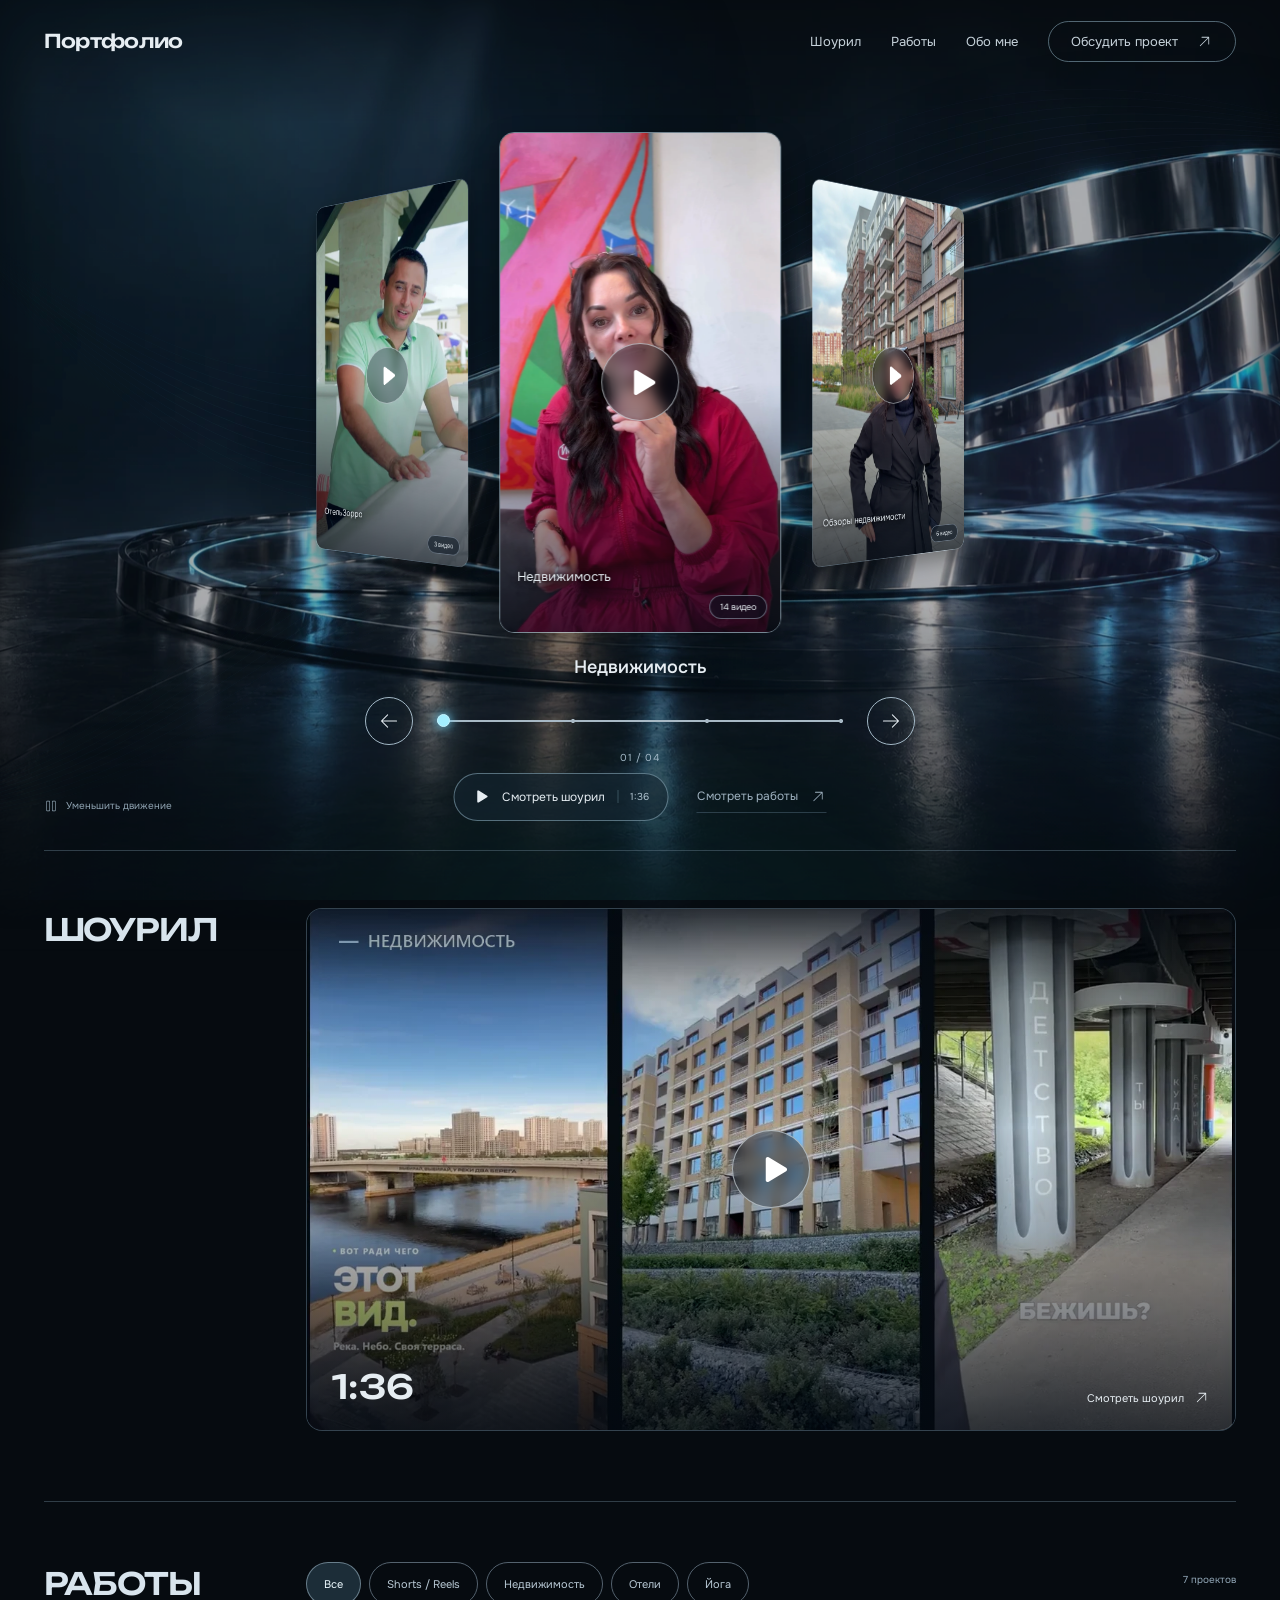
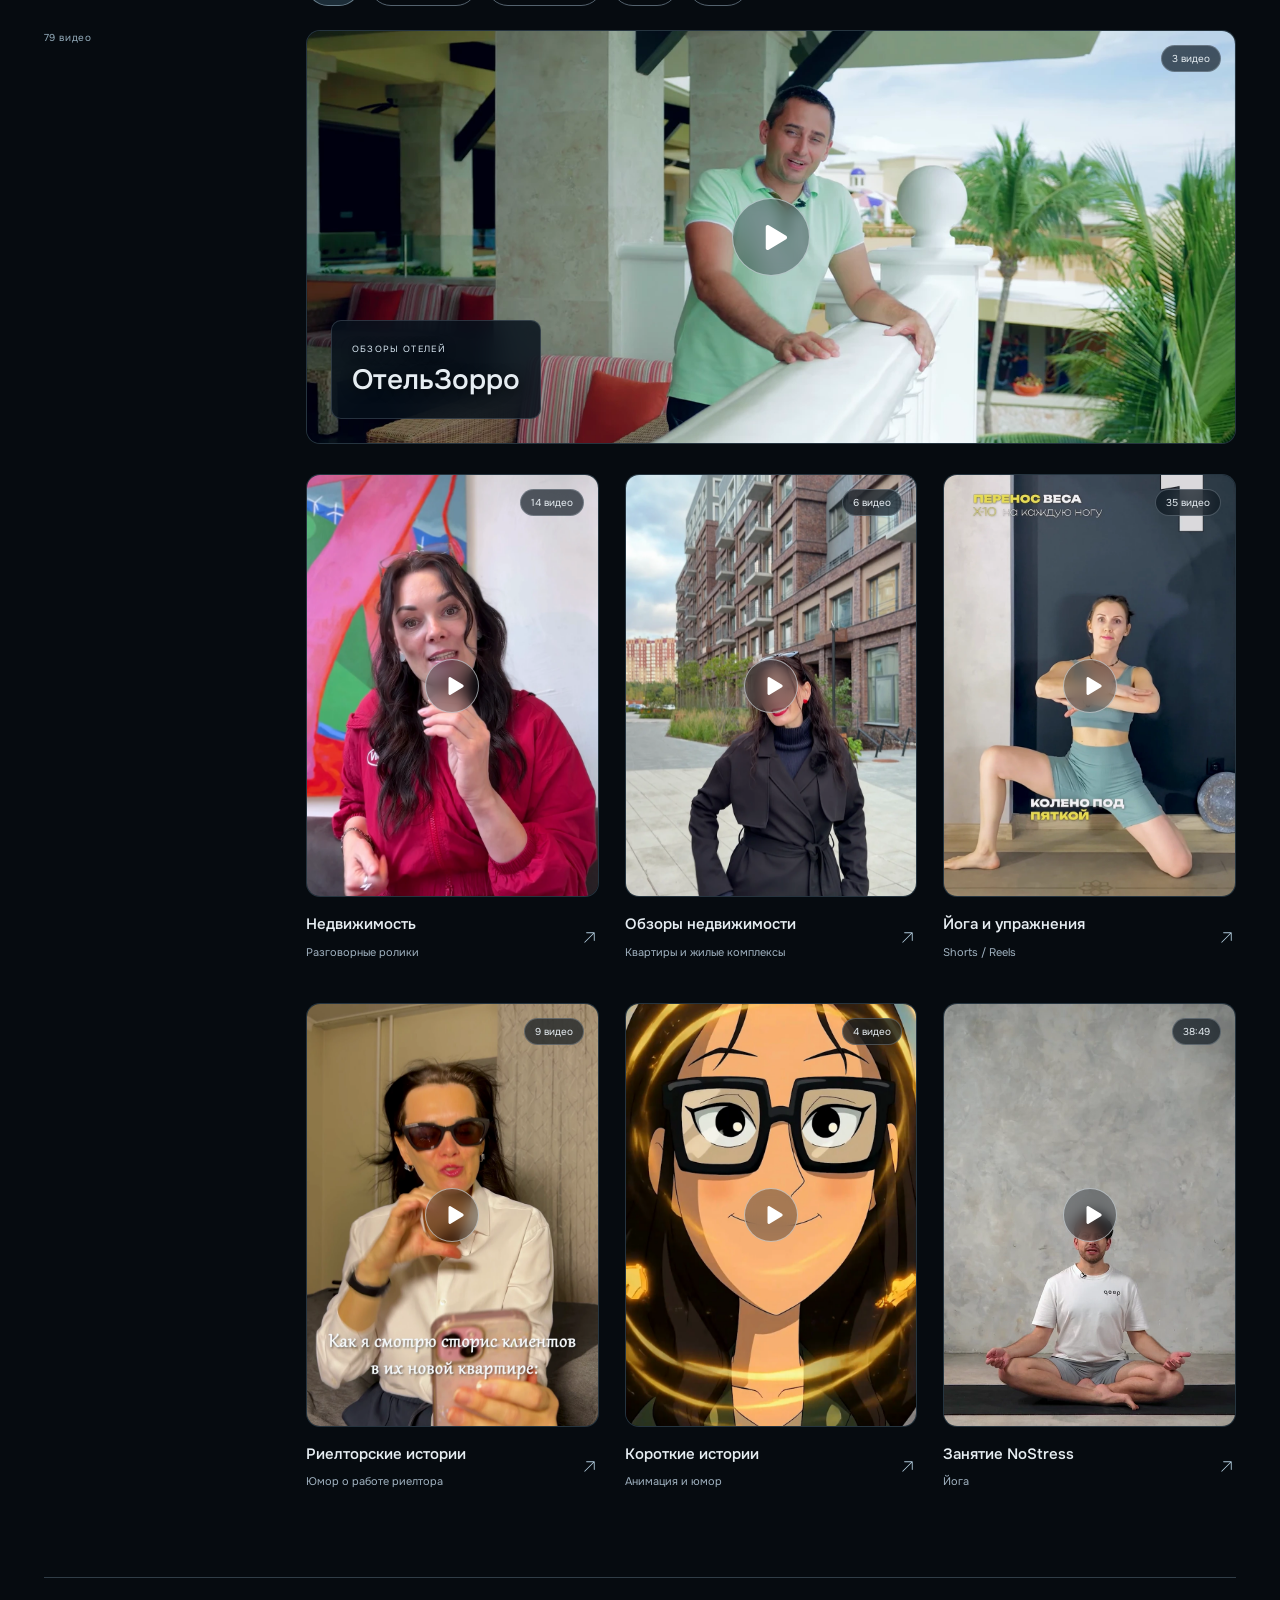
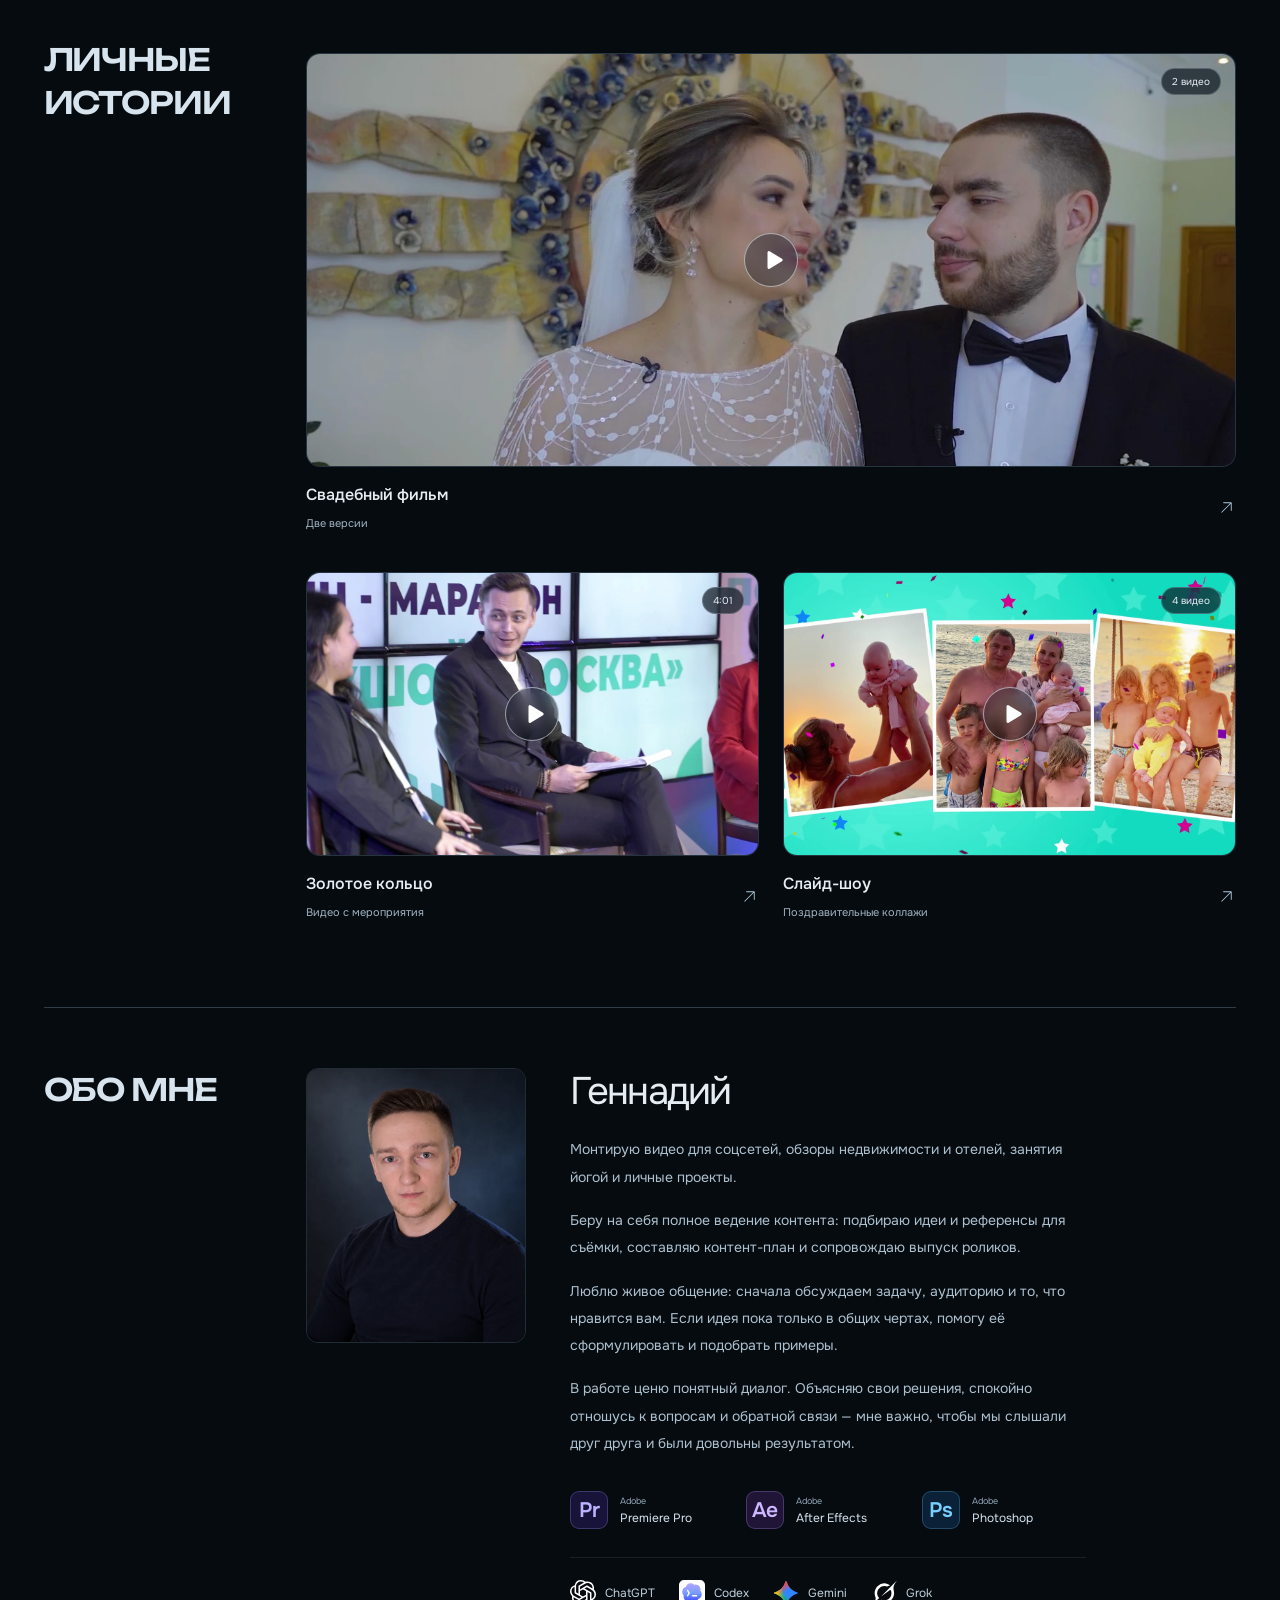
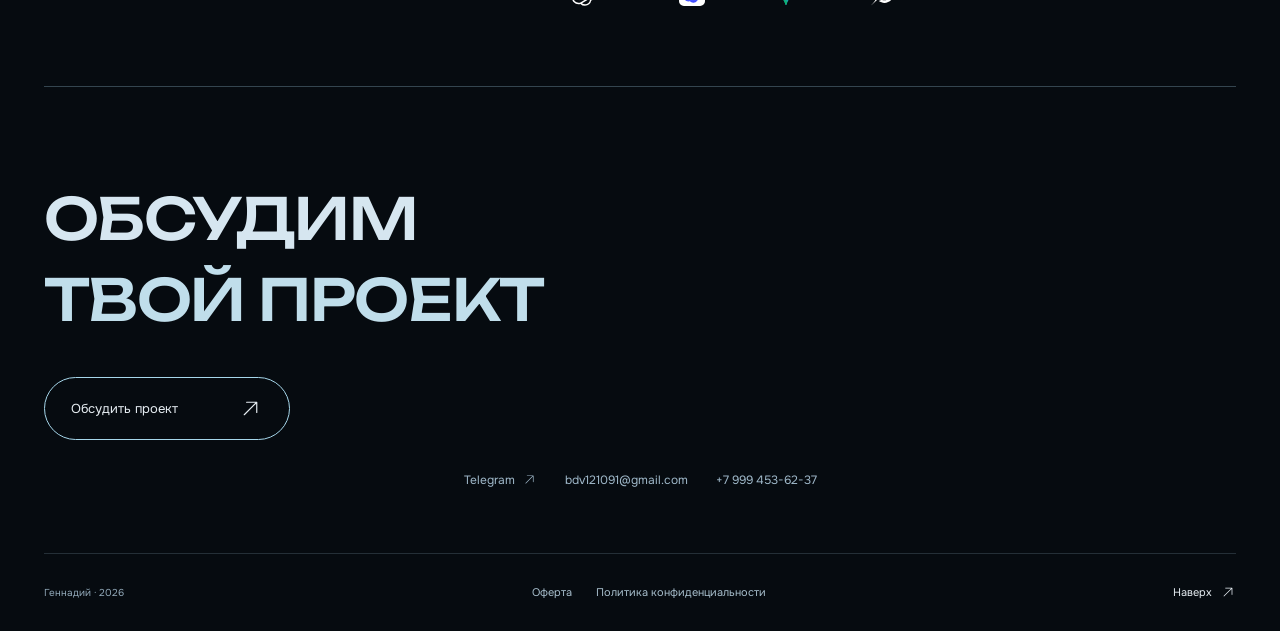
==== commit f274dc85: "Publish video portfolio" ====
--- a/index.html
+++ b/index.html
@@ -13,10 +13,10 @@
     <meta property="og:locale" content="ru_RU">
     <title>Геннадий — монтаж видео и ведение контента</title>
     <link rel="icon" href="assets/favicon.svg" type="image/svg+xml">
-    <link rel="preload" href="assets/original/8e9188fd0717.woff2" as="font" type="font/woff2" crossorigin>
-    <link rel="preload" href="assets/original/1cbbc17c6090.woff2" as="font" type="font/woff2" crossorigin>
+    <link rel="preload" href="assets/fonts/unbounded-cyrillic.woff2" as="font" type="font/woff2" crossorigin>
+    <link rel="preload" href="assets/fonts/onest-cyrillic.woff2" as="font" type="font/woff2" crossorigin>
     <link rel="stylesheet" href="base.css">
-    <link rel="stylesheet" href="style.css?v=27">
+    <link rel="stylesheet" href="style.css?v=28">
     <script src="assets/runtime.js" defer></script>
     <script src="site-config.js?v=5" defer></script>
     <script src="catalog.js?v=14" defer></script>
--- a/style.css
+++ b/style.css
@@ -1,4 +1,38 @@
+@font-face {
+  font-family: 'Onest';
+  font-style: normal;
+  font-weight: 100 900;
+  font-display: swap;
+  src: url(assets/fonts/onest-cyrillic.woff2) format('woff2');
+  unicode-range: U+0301, U+0400-045F, U+0490-0491, U+04B0-04B1, U+2116;
+}
+@font-face {
+  font-family: 'Onest';
+  font-style: normal;
+  font-weight: 100 900;
+  font-display: swap;
+  src: url(assets/fonts/onest-latin.woff2) format('woff2');
+  unicode-range: U+0000-00FF, U+0131, U+0152-0153, U+02BB-02BC, U+02C6, U+02DA, U+02DC, U+0304, U+0308, U+0329, U+2000-206F, U+20AC, U+2122, U+2191, U+2193, U+2212, U+2215, U+FEFF, U+FFFD;
+}
+@font-face {
+  font-family: 'Unbounded';
+  font-style: normal;
+  font-weight: 200 900;
+  font-display: swap;
+  src: url(assets/fonts/unbounded-cyrillic.woff2) format('woff2');
+  unicode-range: U+0301, U+0400-045F, U+0490-0491, U+04B0-04B1, U+2116;
+}
+@font-face {
+  font-family: 'Unbounded';
+  font-style: normal;
+  font-weight: 200 900;
+  font-display: swap;
+  src: url(assets/fonts/unbounded-latin.woff2) format('woff2');
+  unicode-range: U+0000-00FF, U+0131, U+0152-0153, U+02BB-02BC, U+02C6, U+02DA, U+02DC, U+0304, U+0308, U+0329, U+2000-206F, U+20AC, U+2122, U+2191, U+2193, U+2212, U+2215, U+FEFF, U+FFFD;
+}
 :root {
+  font-family: "Onest", sans-serif;
+  --display: "Unbounded", sans-serif;
   --page-pad: clamp(24px, 3.4vw, 64px);
   --ice: #a7eafa;
   --muted: #a1b0bd;
@@ -33,7 +67,7 @@
 button:disabled { cursor: default; opacity: .3; transform: none; box-shadow: none; }
 button, a { -webkit-tap-highlight-color: transparent; }
 .icon-button:hover { background: #172832; border-color: #b4c8d5; box-shadow: none; transform: none; }
-.portfolio-wordmark { font-size: 23px; font-weight: 600; letter-spacing: -.035em; }
+.portfolio-wordmark { font-family: var(--display); font-size: 19px; font-weight: 550; letter-spacing: -.035em; }
 .site-title { margin: 0; font: inherit; line-height: 1; }
 .site-header { height: 82px; }
 .site-header nav { gap: 30px; font-size: 13px; }
@@ -72,7 +106,8 @@
 .motion-switch { bottom: 27px; font-size: 10px; }
 .section-container { border-color: #60788877; grid-template-columns: 220px minmax(0, 1fr); gap: 42px; padding: 60px 0 70px; }
 .section-side > .eyebrow { display: block; margin-bottom: 17px; }
-.display-title, .display-title.smaller { font-size: clamp(47px, 4.7vw, 66px); font-weight: 500; line-height: 1.22; letter-spacing: -.02em; text-shadow: none; }
+.display-title, .display-title.smaller { font-size: clamp(26px, 2.4vw, 34px); font-weight: 550; line-height: 1.4; letter-spacing: -.035em; background-image: none; color: #d8e4ed; filter: none; text-shadow: none; }
+.section-side .display-title { transform: none; white-space: normal; width: auto !important; }
 .works-section .section-side { display: block; }
 .section-side > p { color: #a4b5c2; font-size: 12px; }
 .eyebrow { color: #9cb5c6; letter-spacing: .18em; font-size: 10px; }
@@ -135,7 +170,7 @@
 .tool-vendor { display: block; color: #8fa6b7; font-size: 9px; line-height: 1.6; }
 .format-line { font-size: 11px; color: #bed0dd; flex-wrap: wrap; }
 .contact-section { margin: 0 var(--page-pad); padding: 70px 0 65px; }
-.contact-section h2 { width: fit-content; font-family: var(--display); font-weight: 500; letter-spacing: -.025em; font-size: clamp(48px,6.2vw,90px); line-height: 1.36; text-shadow: none; }
+.contact-section h2 { width: fit-content; font-family: var(--display); font-weight: 500; letter-spacing: -.025em; font-size: clamp(34px,4.5vw,64px); line-height: 1.4; text-shadow: none; }
 .contact-section h2 span { color: #c0deeb; }
 .contact-hero-button { width: fit-content; font-size: 13px; }
 .direct-contacts { display: flex; align-items: center; justify-content: center; gap: 28px; flex-wrap: wrap; margin-top: 32px; font-size: 12px; color: #9fb8c9; }
@@ -185,7 +220,7 @@
 .excerpt-note { color: #94aab9; font-size: 10px; line-height: 1.75; margin: 12px 0; }
 .project-details { min-width: 0; padding: 0; }
 .project-details > .eyebrow { font-size: 9px; margin-bottom: 14px; }
-.project-details h2 { font-family: var(--display); font-weight: 450; font-size: 37px; line-height: 1.12; letter-spacing: -.01em; }
+.project-details h2 { font-family: var(--display); font-weight: 450; font-size: clamp(24px,2.4vw,32px); line-height: 1.3; letter-spacing: -.01em; }
 .project-details > p { color: #acbdcb; font-size: 12px; line-height: 1.85; }
 .tag-list { margin-top: 18px; gap: 7px; }
 .tag-list > span { font-size: 9px; line-height: 1.5; }
@@ -218,7 +253,7 @@
   .section-container { grid-template-columns: 170px minmax(0,1fr); gap: 30px; }
   .hero-reel-button { padding: 13px 14px; gap: 9px; font-size: 11px; }
   .hero-reel-button > span { font-size: 9px; padding-left: 8px; }
-  .display-title, .display-title.smaller { font-size: 46px; }
+  .display-title, .display-title.smaller { font-size: clamp(23px,2.4vw,30px); }
   .works-toolbar { display: block; }
   .filter-status { font-size: 9px; margin-top: 13px; }
   .filters button { padding: 8px 13px; font-size: 10px; }
@@ -232,7 +267,7 @@
 }
 @media (max-width: 760px) {
   .site-header { height: 76px; }
-  .portfolio-wordmark { font-size: 21px; }
+  .portfolio-wordmark { font-size: 17px; }
   .site-header nav { display: none; position: absolute; top: 67px; left: var(--page-pad); right: var(--page-pad); border: 1px solid #5d8192; background: #07121cf5; border-radius: 12px; padding: 22px; box-shadow: 0 15px 40px #0009; z-index: 20; }
   .site-header nav.menu-open { display: flex; flex-direction: column; align-items: stretch; gap: 23px; font-size: 14px; }
   .site-header .mobile-menu-toggle { display: inline-grid !important; width: 44px; height: 44px; }
@@ -257,7 +292,7 @@
   .section-side { margin-bottom: 27px; }
   .section-side > p { font-size: 12px; line-height: 1.8; margin-top: 15px; }
   .section-side > p br { display: none; }
-  .display-title, .display-title.smaller { font-size: 44px; }
+  .display-title, .display-title.smaller { font-size: 26px; }
   .section-side > .eyebrow { font-size: 9px; margin-bottom: 13px; }
   .showreel-section .display-title br { display: none; }
   .reel-card { aspect-ratio: 16/10; border-radius: 12px; }
@@ -304,7 +339,7 @@
   .format-line { font-size: 10px; gap: 17px; margin-top: 24px; padding-top: 19px; }
   .contact-section { padding: 44px 0; }
   .contact-section > .eyebrow { font-size: 9px; }
-  .contact-section h2 { font-size: clamp(37px,8.9vw,65px); margin: 22px 0 28px; }
+  .contact-section h2 { font-size: clamp(22px,5.8vw,40px); margin: 22px 0 28px; }
   .contact-hero-button { font-size: 12px; width: 100%; padding: 15px 20px; justify-content: space-between; }
   .direct-contacts { flex-direction: column; gap: 16px; font-size: 11px; margin-top: 27px; }
   .site-footer { padding: 25px 0; gap: 18px; }
@@ -323,7 +358,7 @@
   .media-stage > video, .portrait .media-stage > video { max-height: 65dvh; }
   .media-stage > .external-player { max-height: 65dvh; }
   .project-details { width: 100%; }
-  .project-details h2 { font-size: 33px; }
+  .project-details h2 { font-size: 24px; }
   .project-details > p { font-size: 12px; }
   .episode-list { max-height: 300px; }
   .project-contact { margin-top: 22px; }
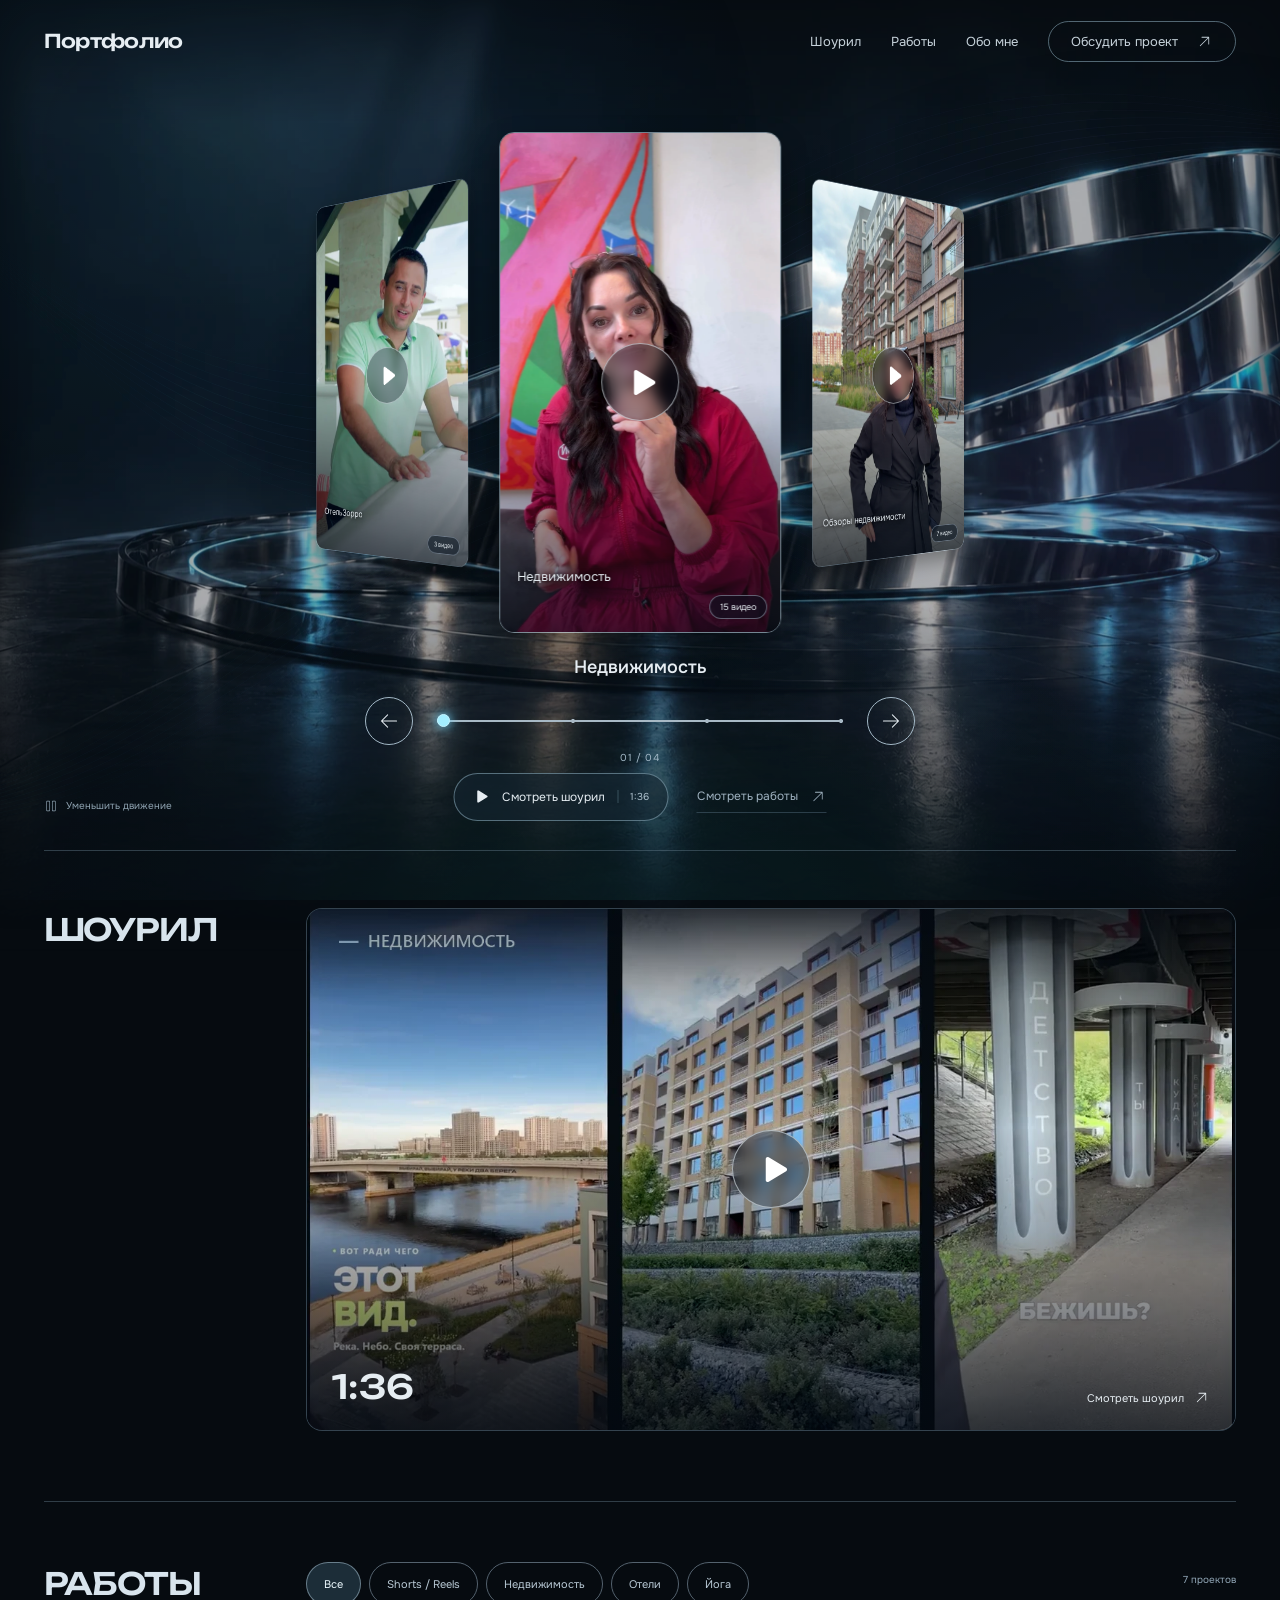
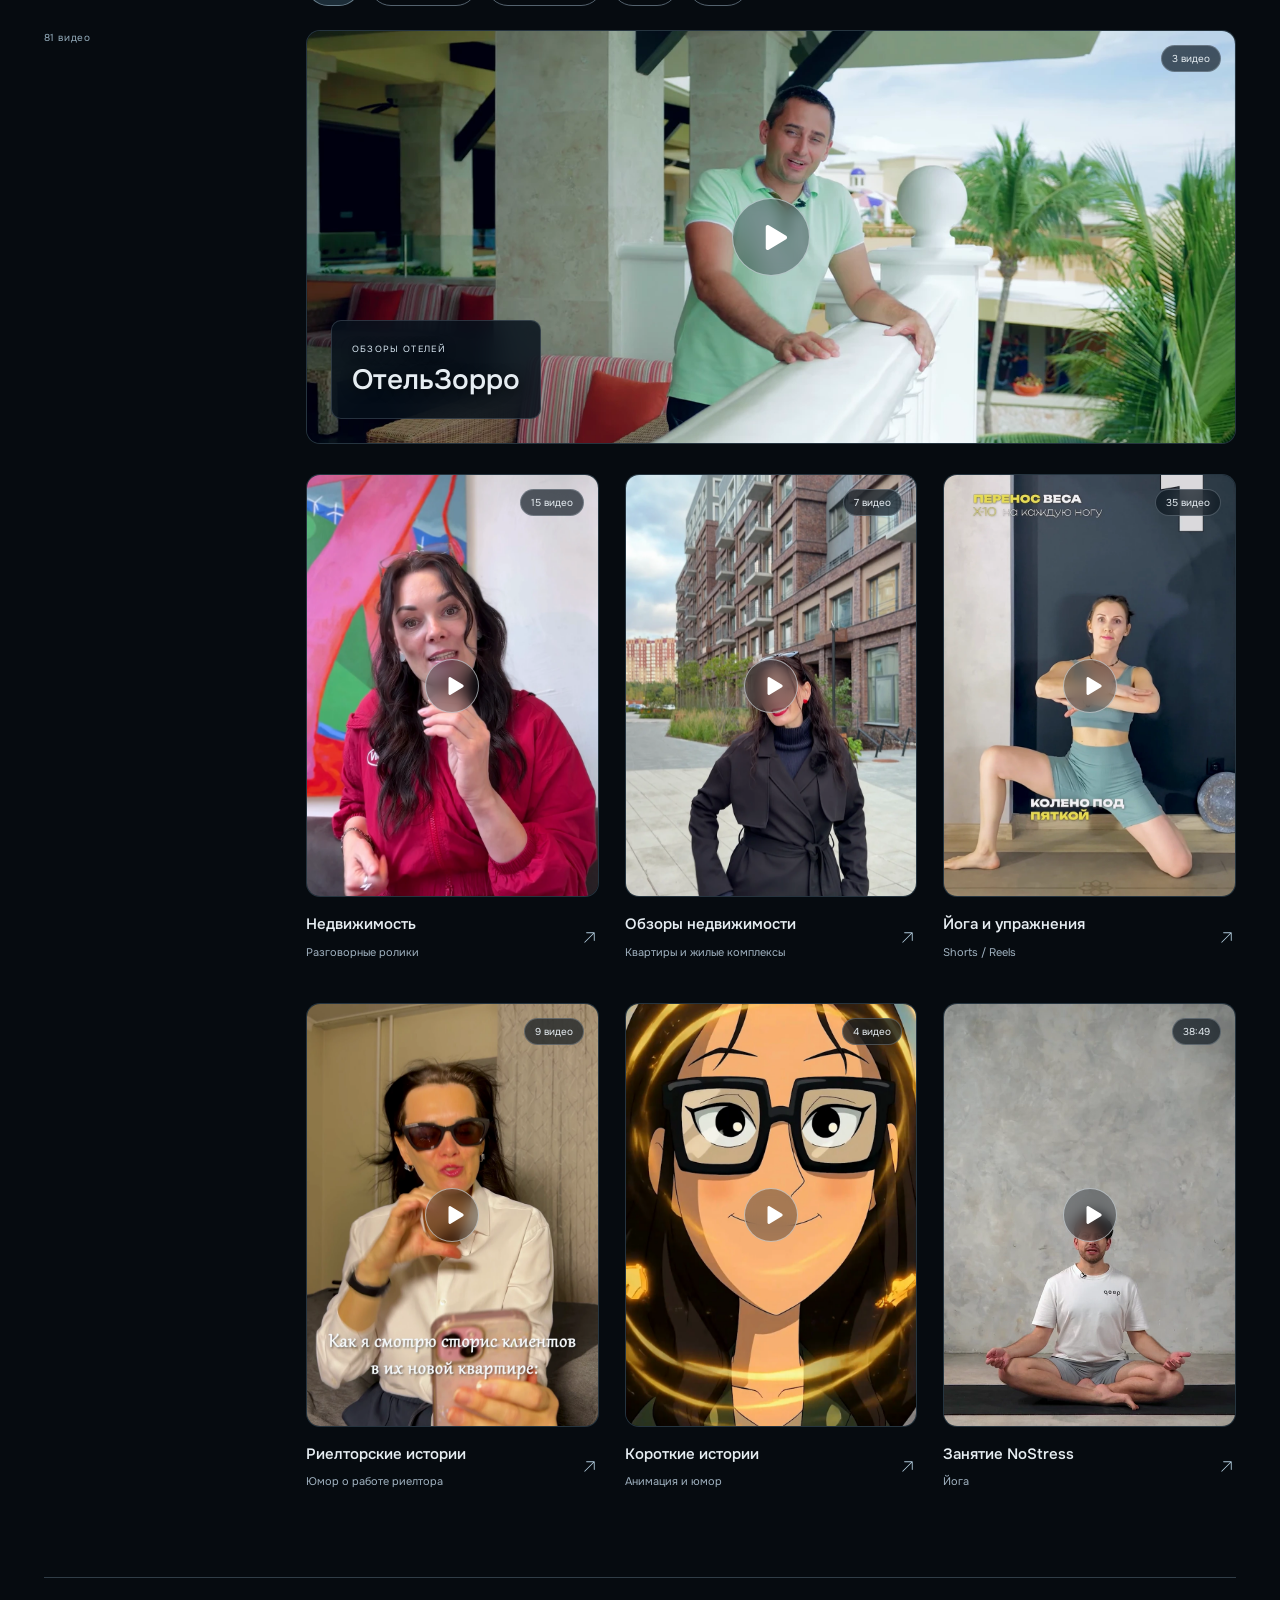
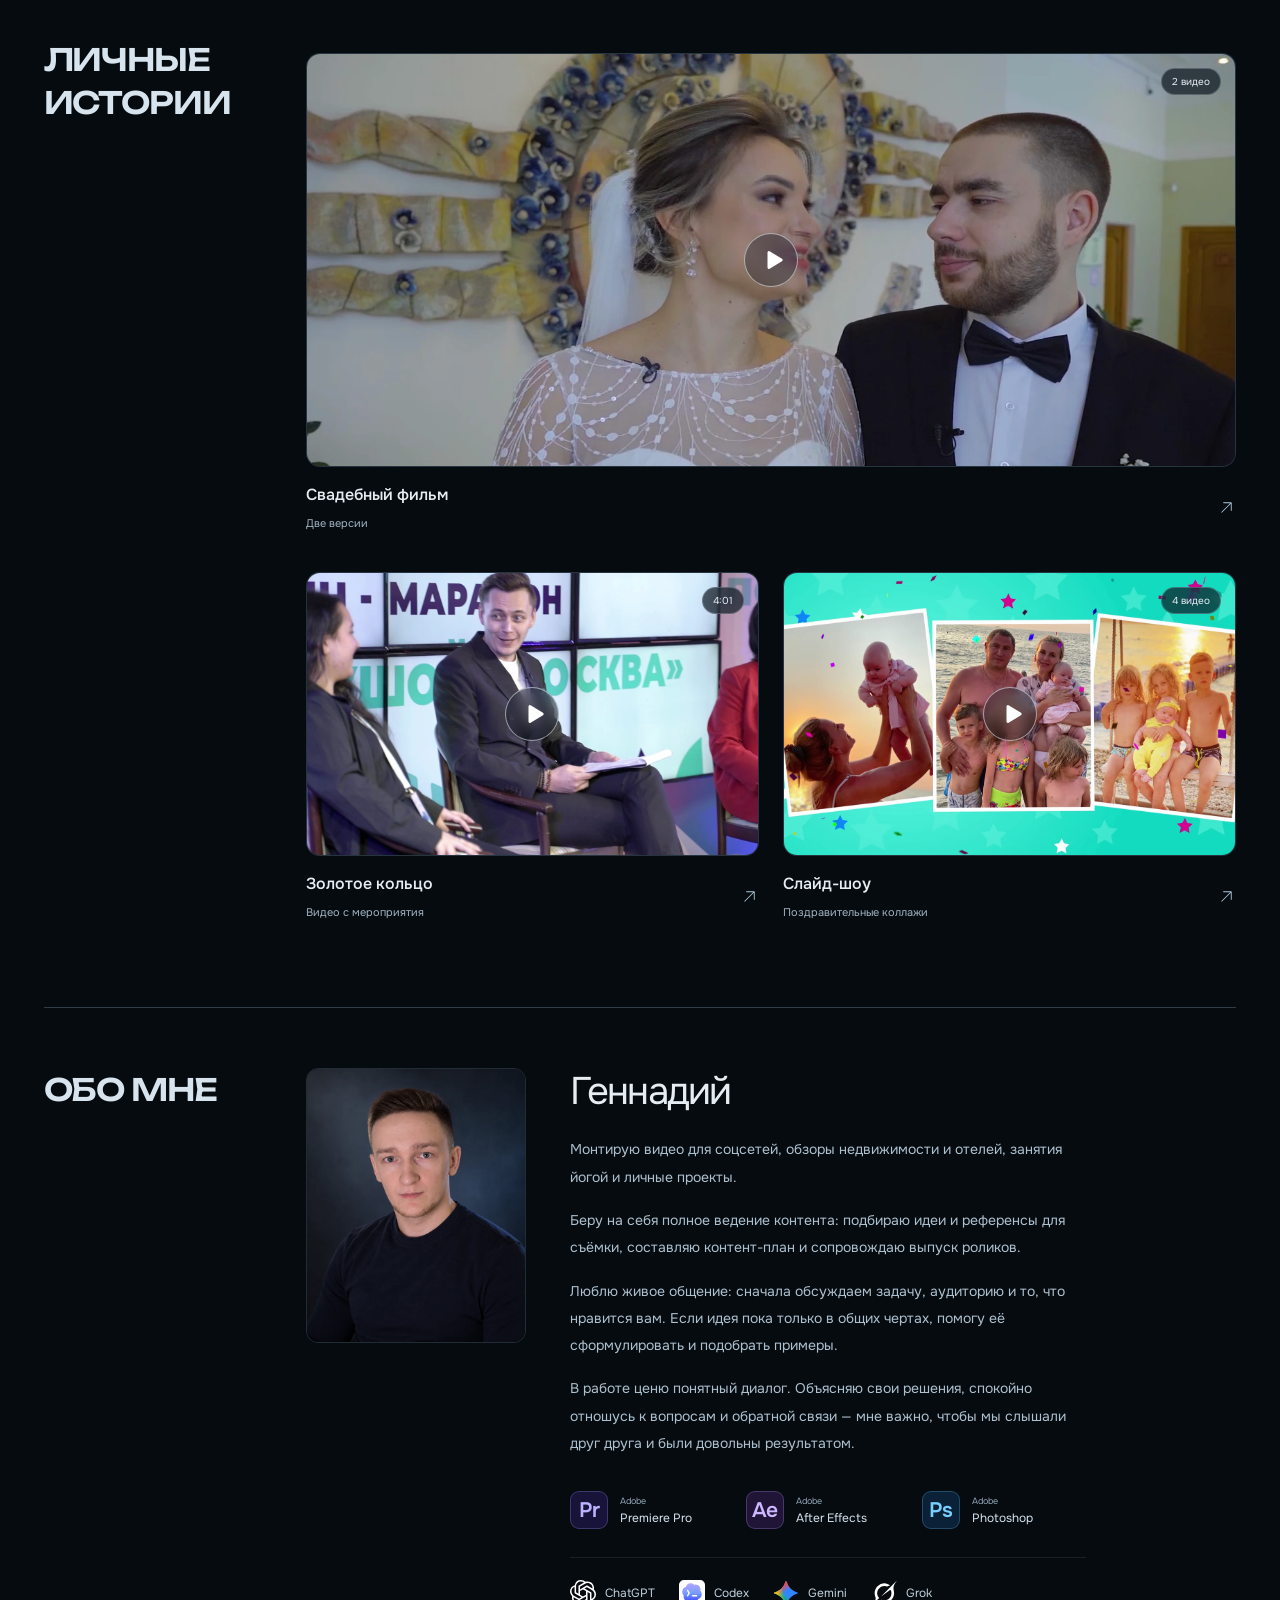
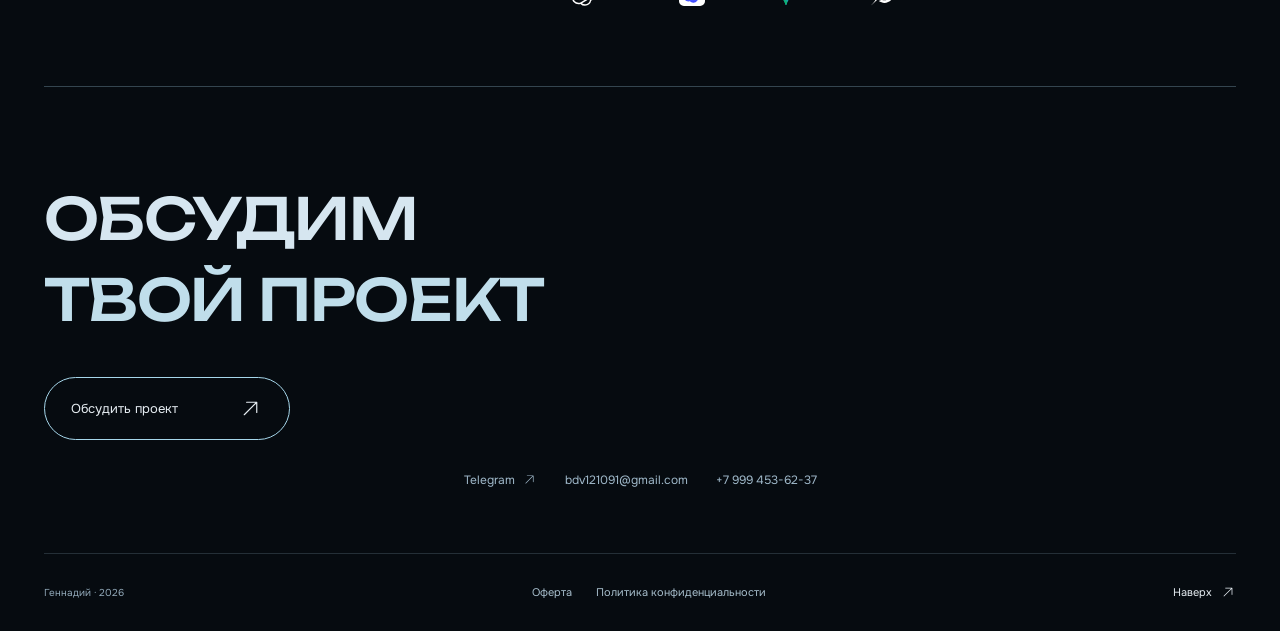
==== commit 2f4b5dd8: "Publish video portfolio" ====
--- a/index.html
+++ b/index.html
@@ -19,7 +19,7 @@
     <link rel="stylesheet" href="style.css?v=28">
     <script src="assets/runtime.js" defer></script>
     <script src="site-config.js?v=5" defer></script>
-    <script src="catalog.js?v=14" defer></script>
+    <script src="catalog.js?v=15" defer></script>
     <script src="ambient.js?v=1" defer></script>
     <script src="app.js?v=22" defer></script>
   </head>
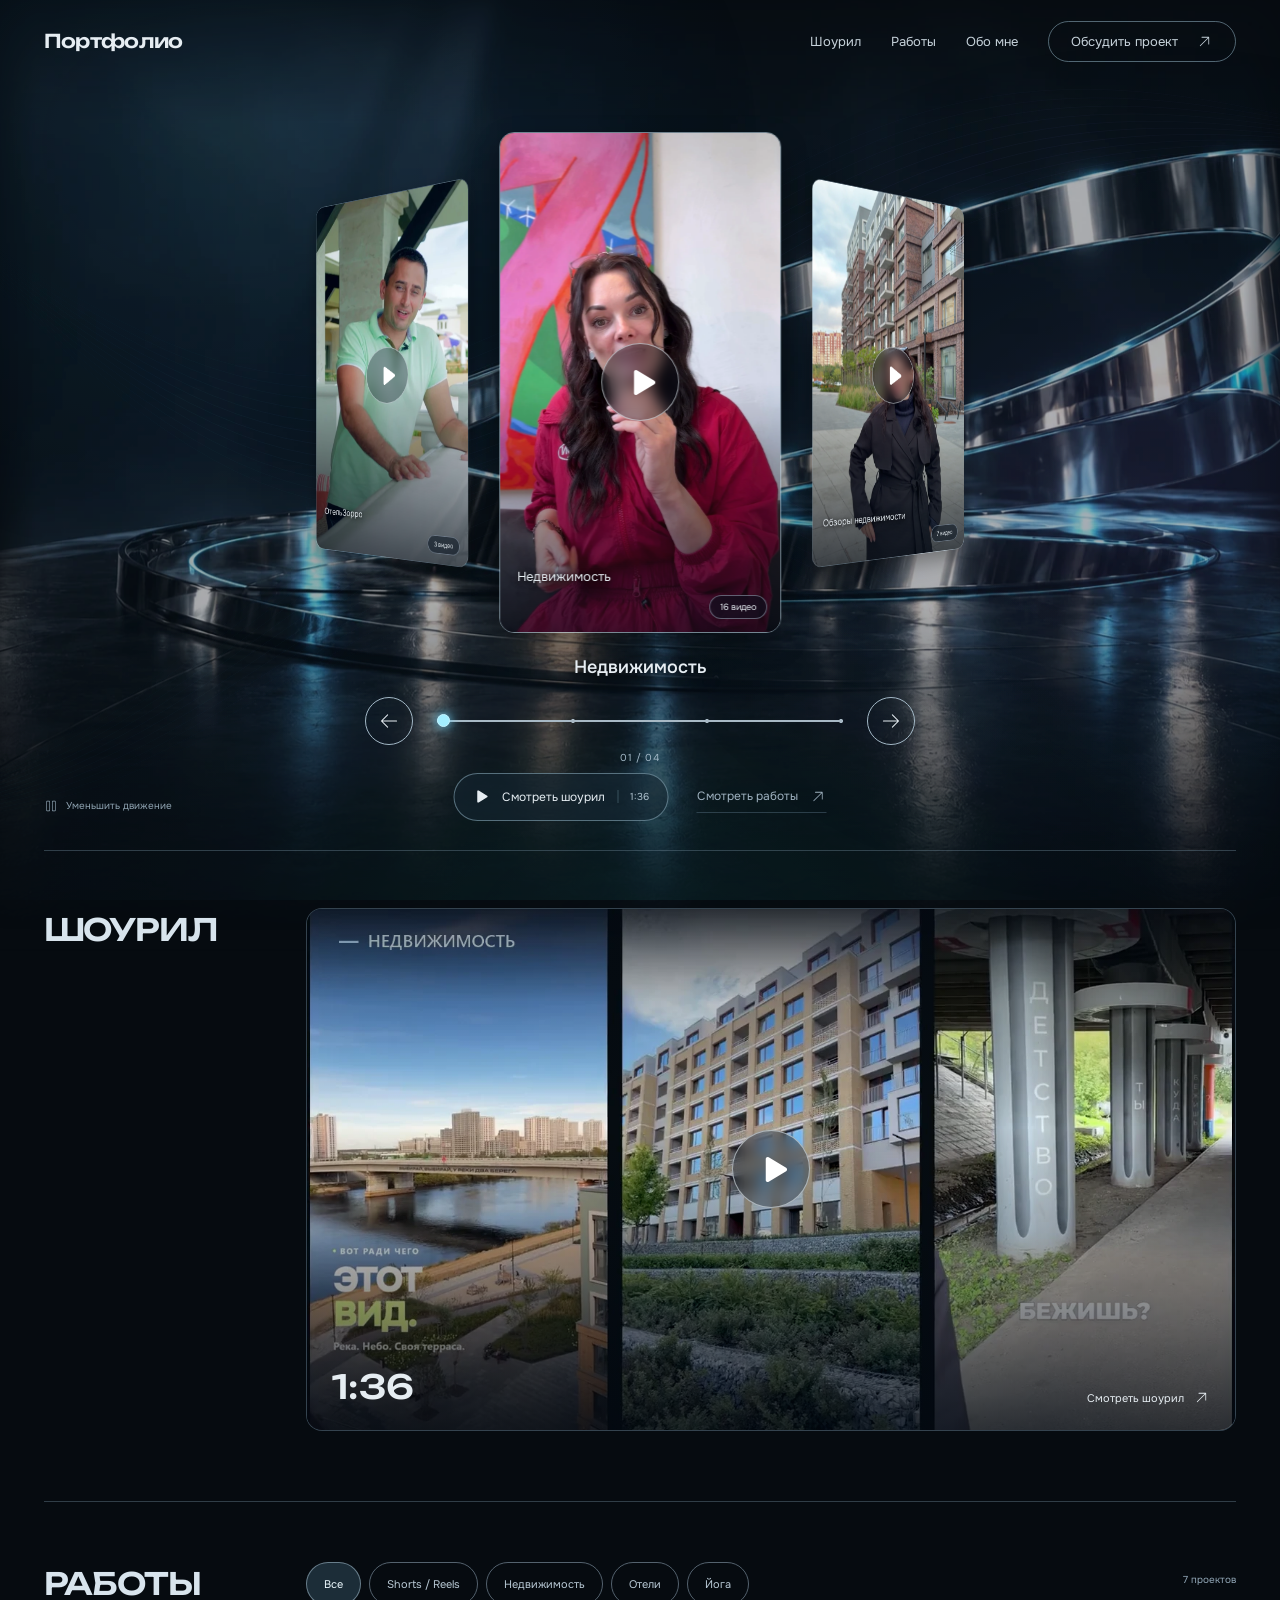
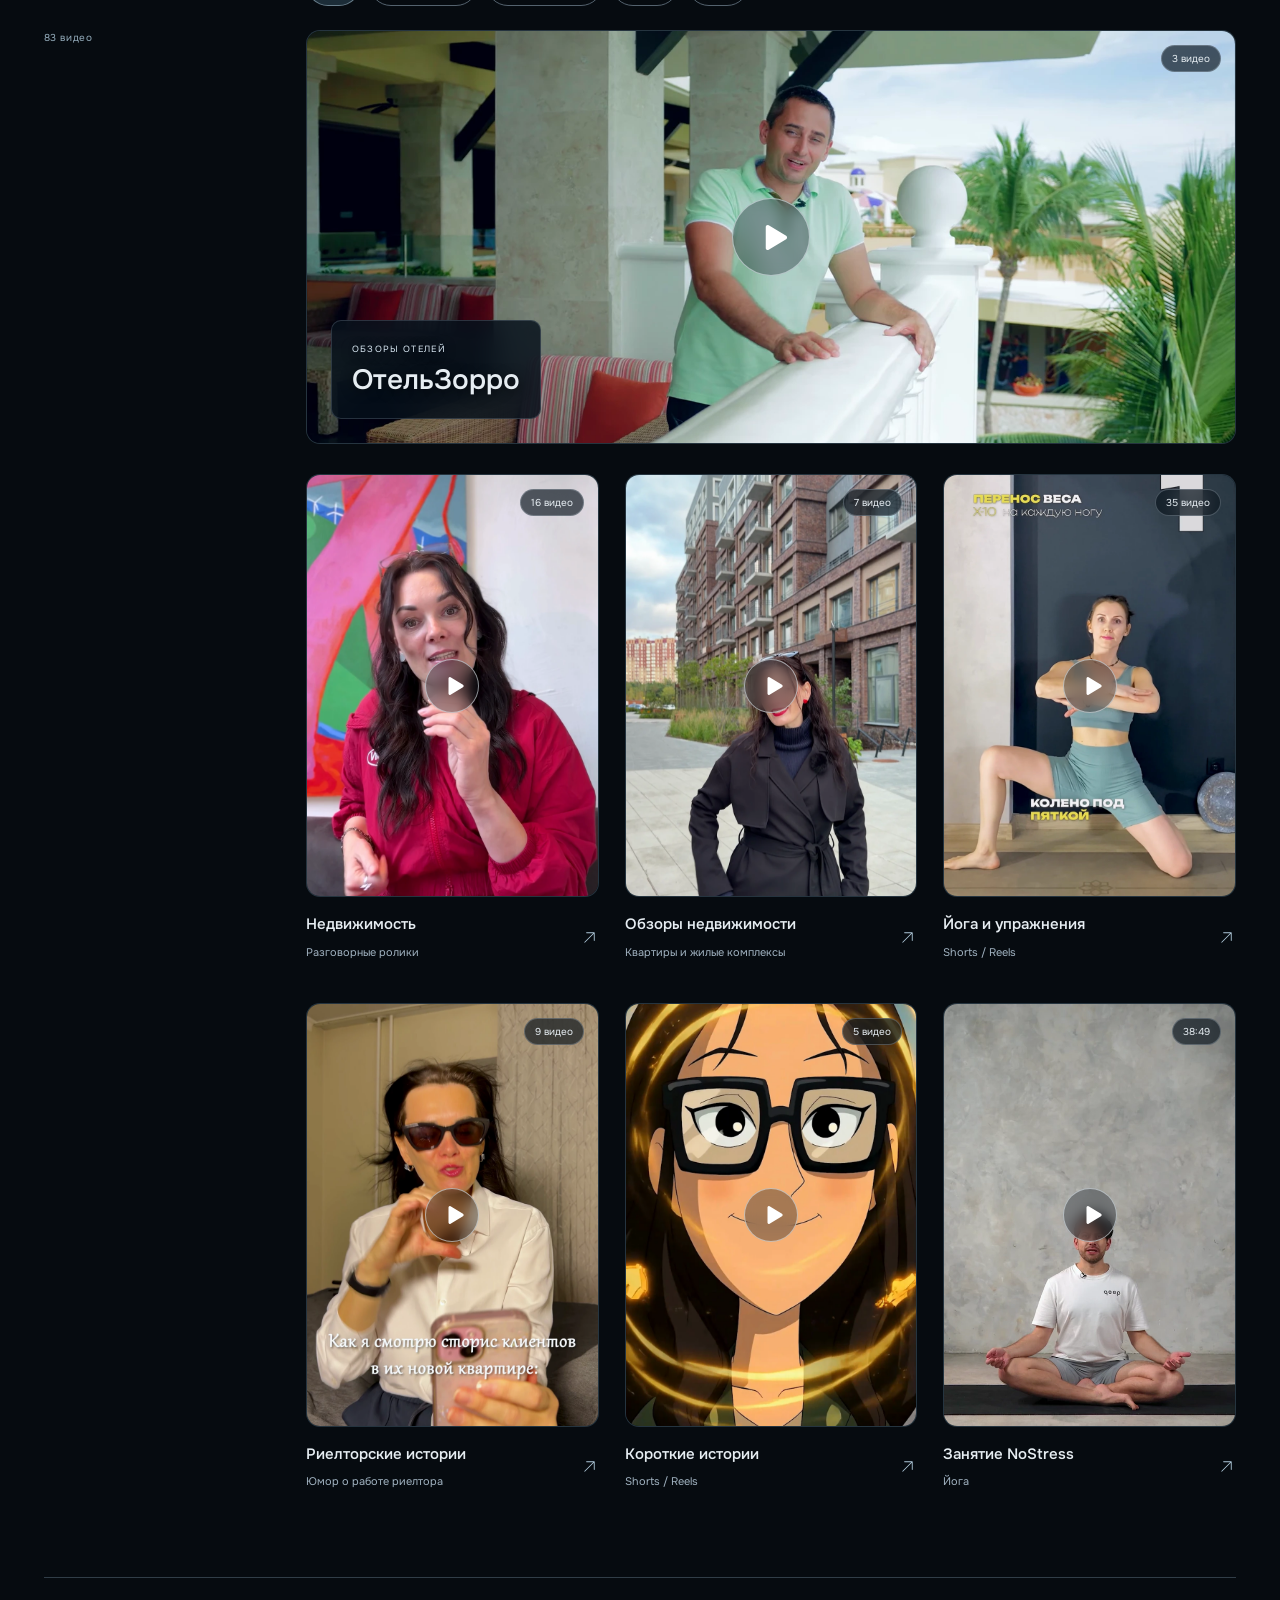
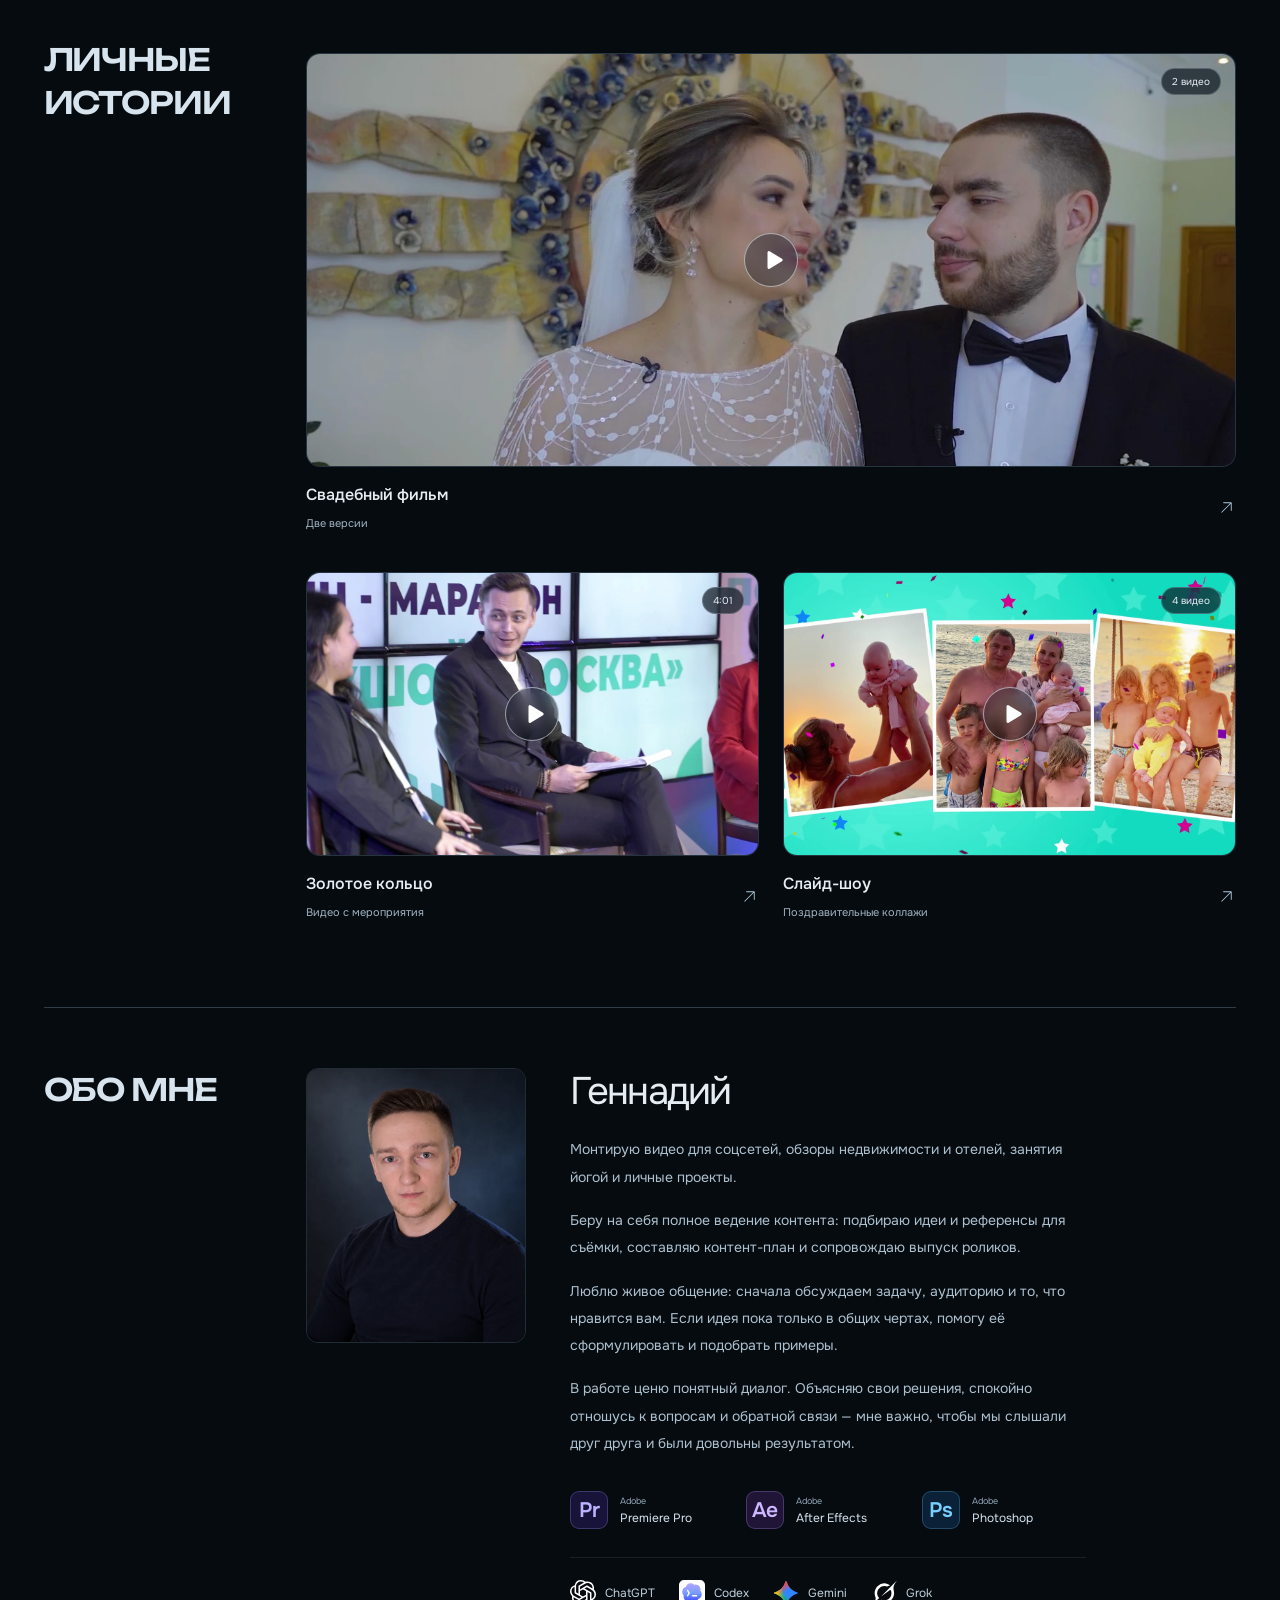
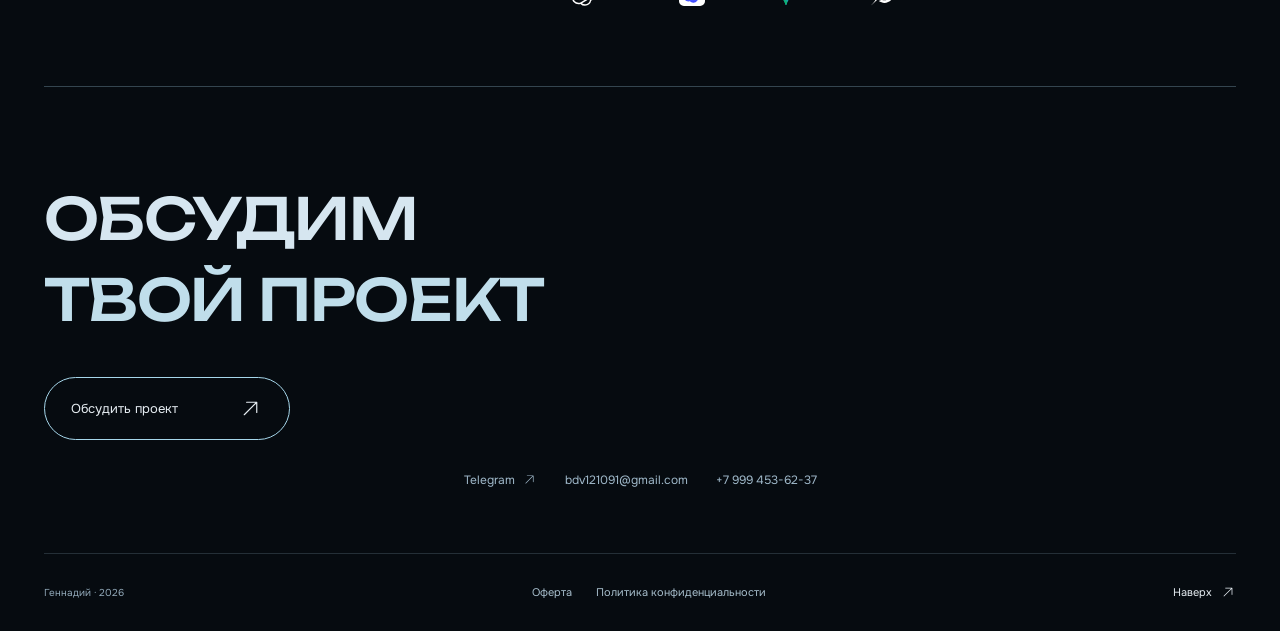
==== commit 05945ee5: "Publish video portfolio" ====
--- a/index.html
+++ b/index.html
@@ -19,7 +19,7 @@
     <link rel="stylesheet" href="style.css?v=28">
     <script src="assets/runtime.js" defer></script>
     <script src="site-config.js?v=5" defer></script>
-    <script src="catalog.js?v=15" defer></script>
+    <script src="catalog.js?v=16" defer></script>
     <script src="ambient.js?v=1" defer></script>
     <script src="app.js?v=22" defer></script>
   </head>
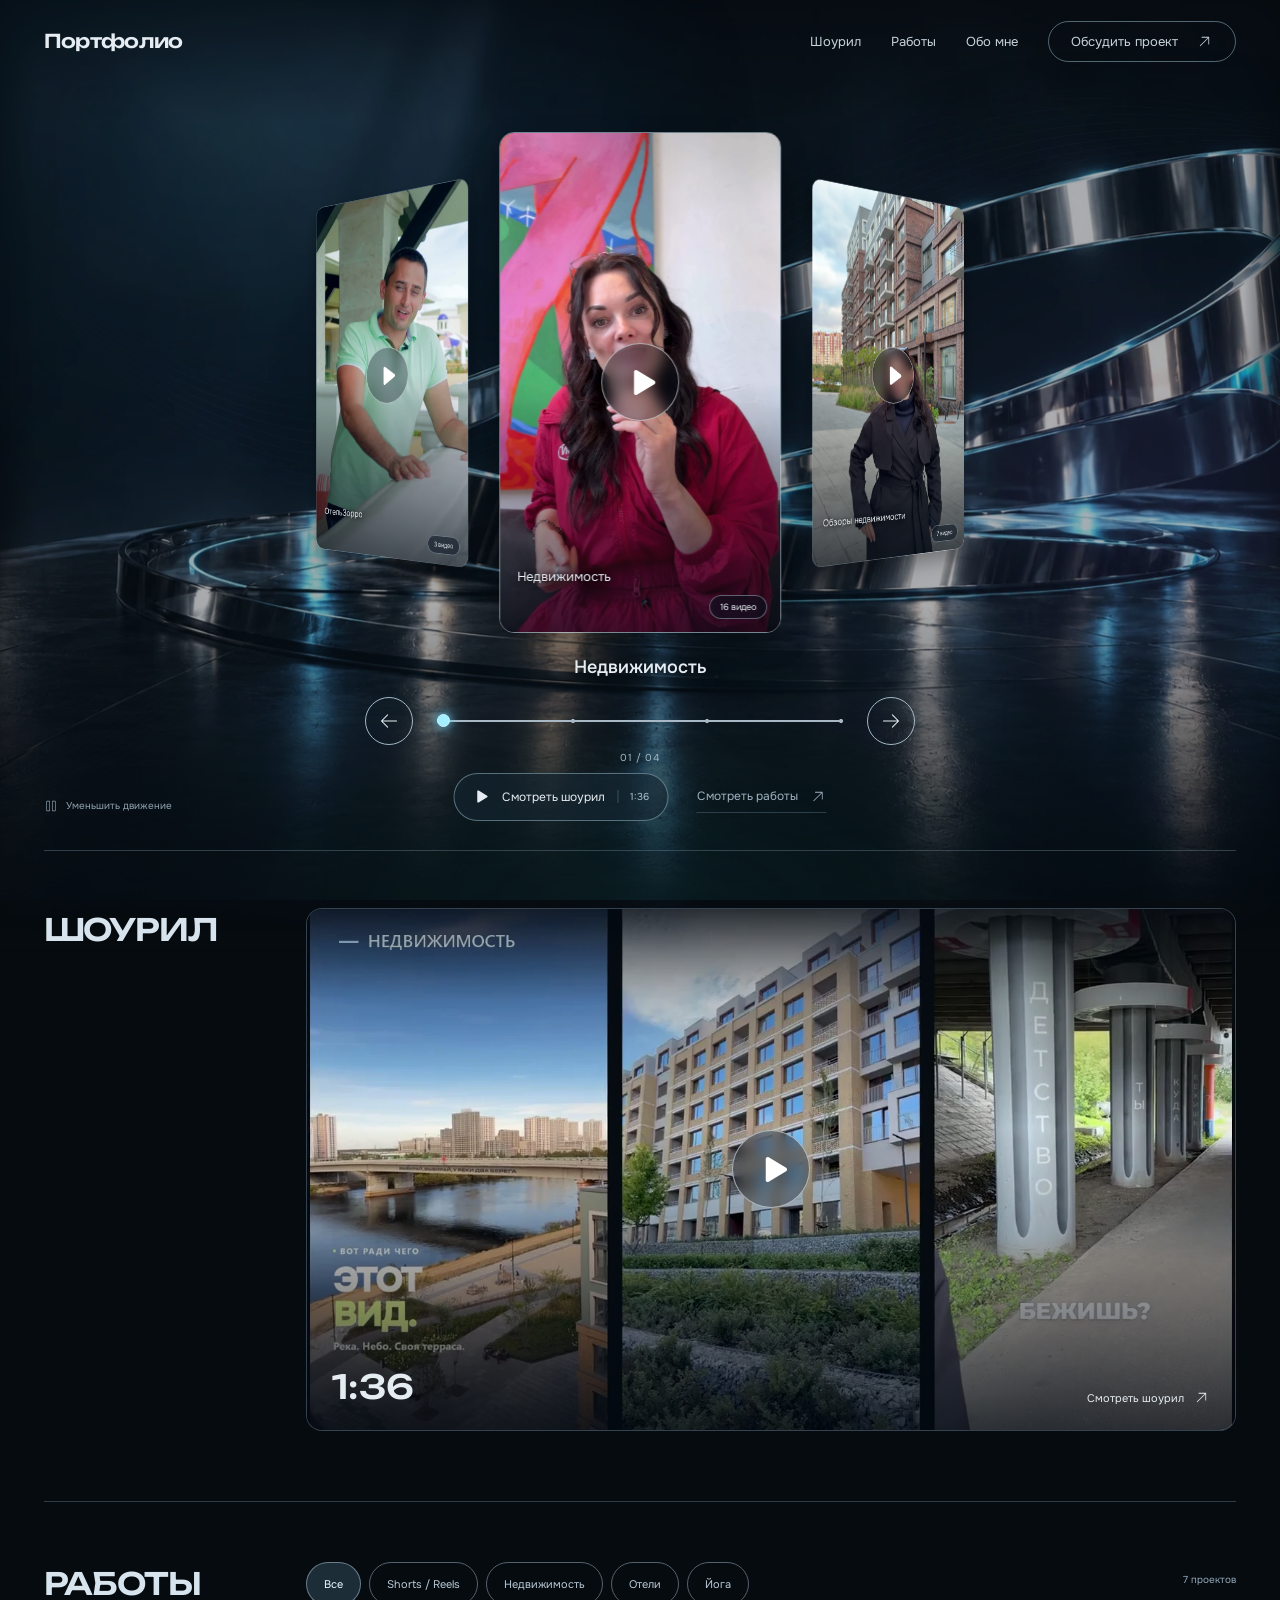
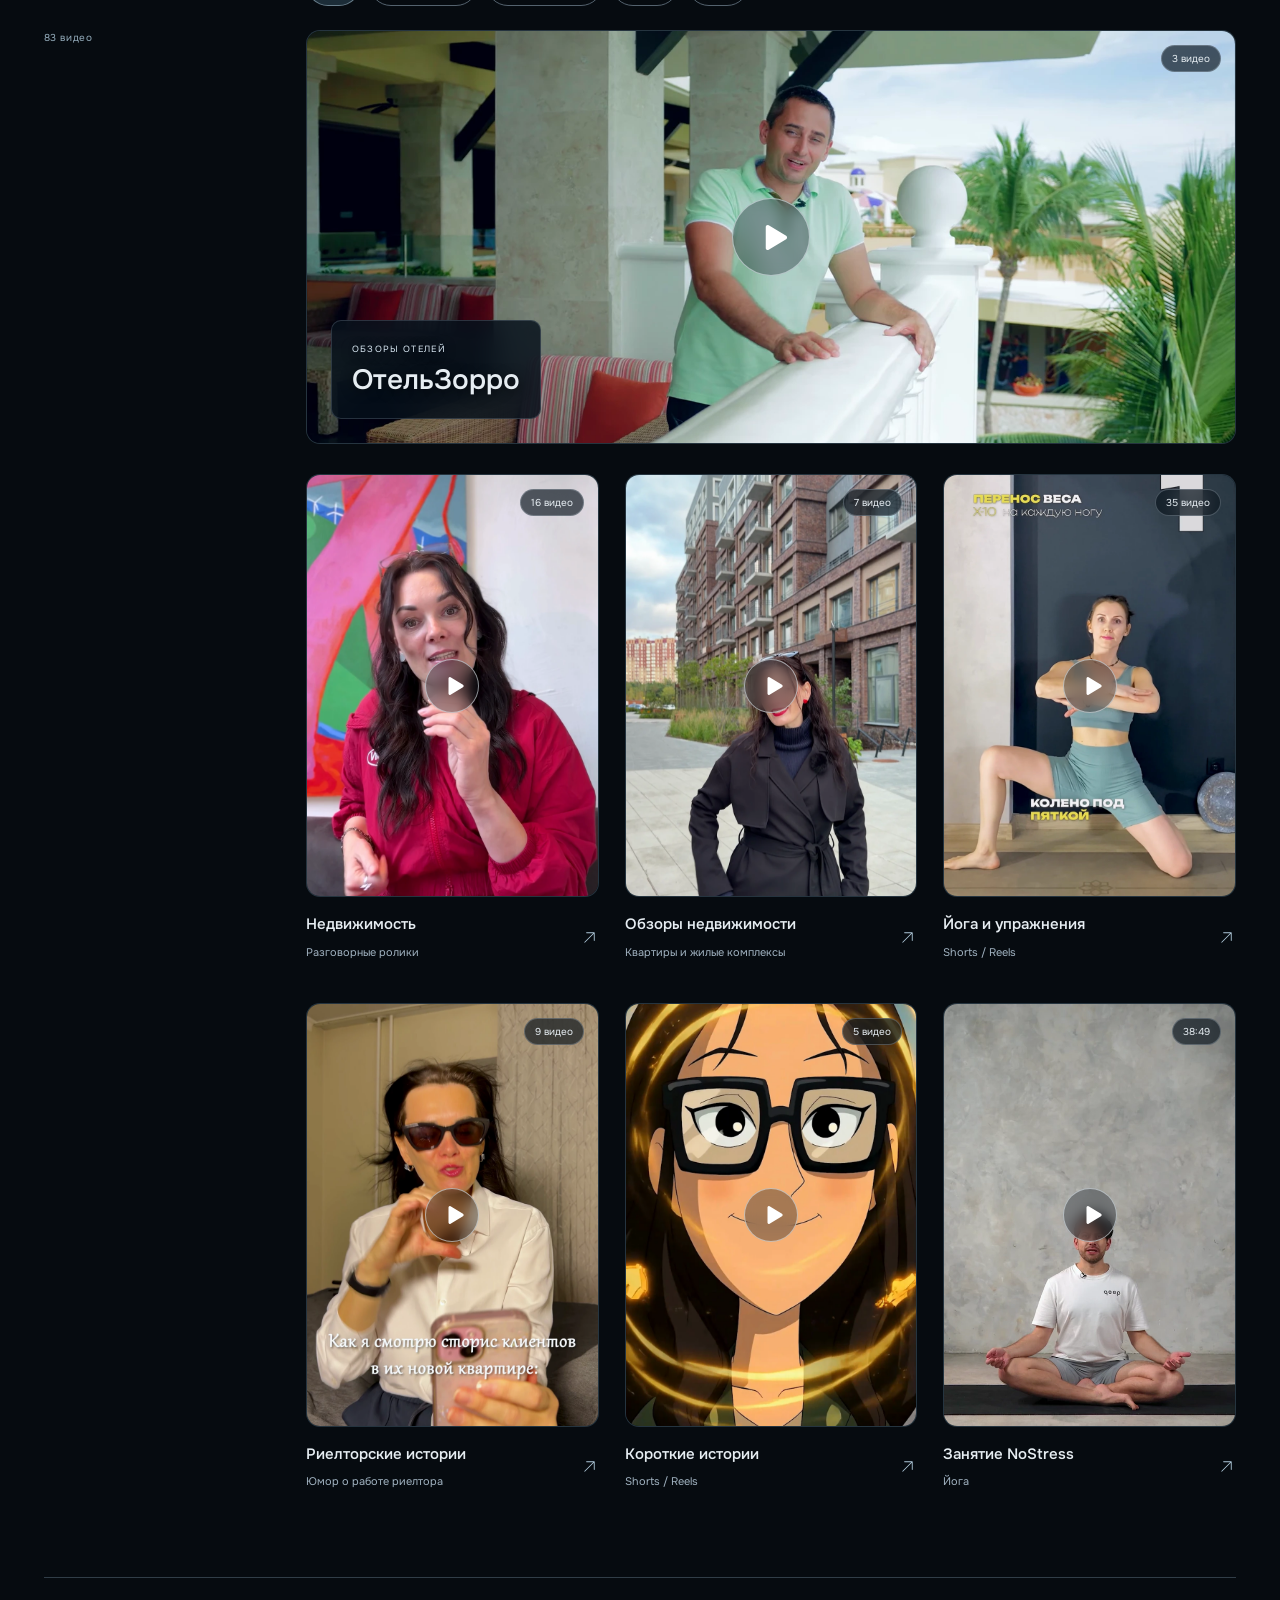
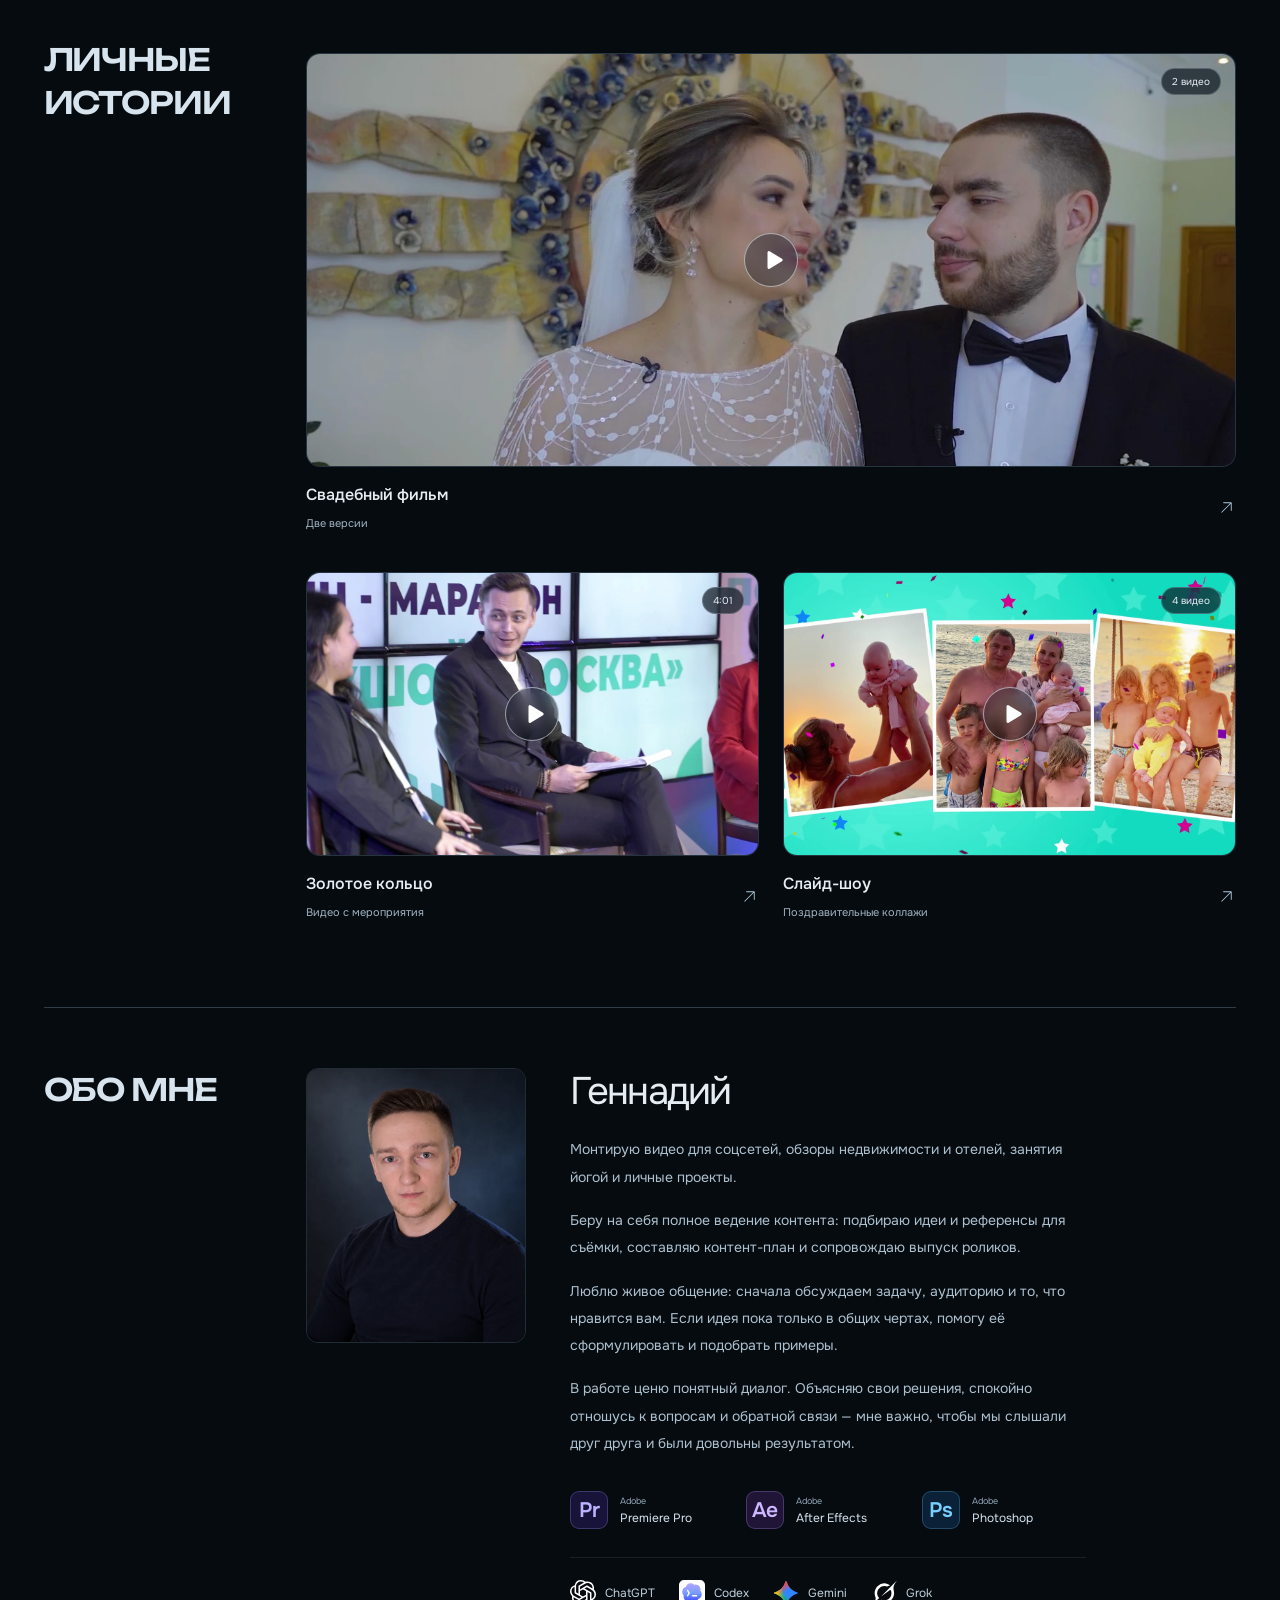
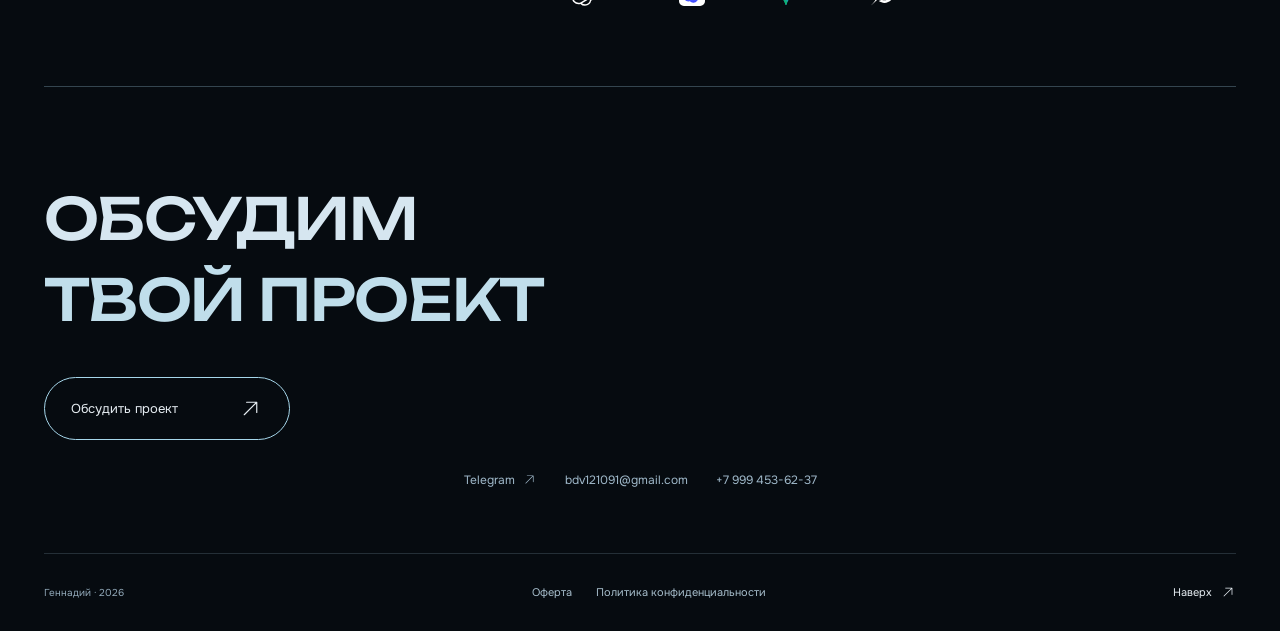
==== commit 99663749: "Publish video portfolio" ====
--- a/index.html
+++ b/index.html
@@ -8,8 +8,11 @@
     <meta property="og:title" content="Геннадий — монтаж видео и ведение контента">
     <meta property="og:description" content="Монтирую видео, подбираю идеи и референсы, составляю контент-план и помогаю с публикациями.">
     <meta property="og:type" content="website">
-    <meta property="og:image" content="https://portfolio.voxforma.ru/assets/posters/showreel.webp">
-    <meta property="og:image:alt" content="Кадр из шоурила Геннадия">
+    <meta property="og:image" content="https://portfolio.voxforma.ru/assets/images/gennady-preview-v1.png">
+    <meta property="og:image:type" content="image/png">
+    <meta property="og:image:width" content="512">
+    <meta property="og:image:height" content="512">
+    <meta property="og:image:alt" content="Маскот Геннадия">
     <meta property="og:locale" content="ru_RU">
     <title>Геннадий — монтаж видео и ведение контента</title>
     <link rel="icon" href="assets/favicon.svg" type="image/svg+xml">
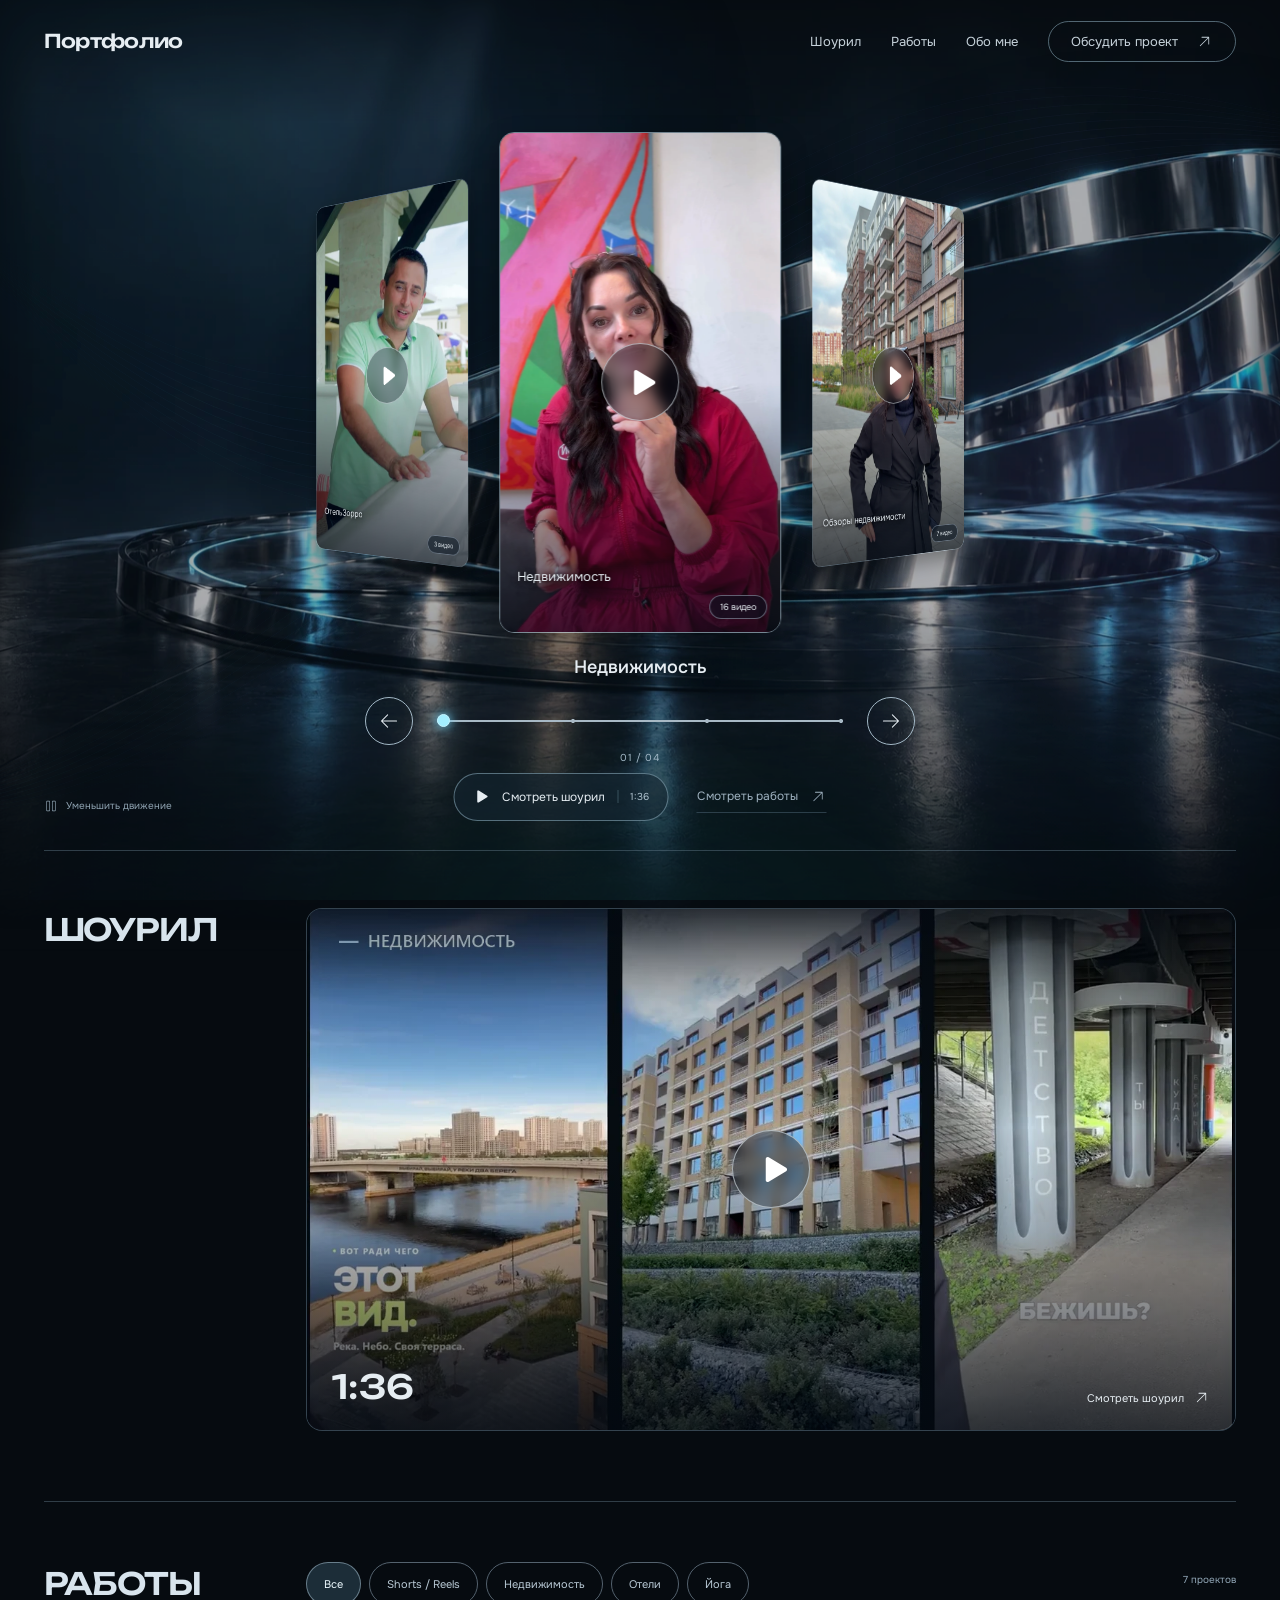
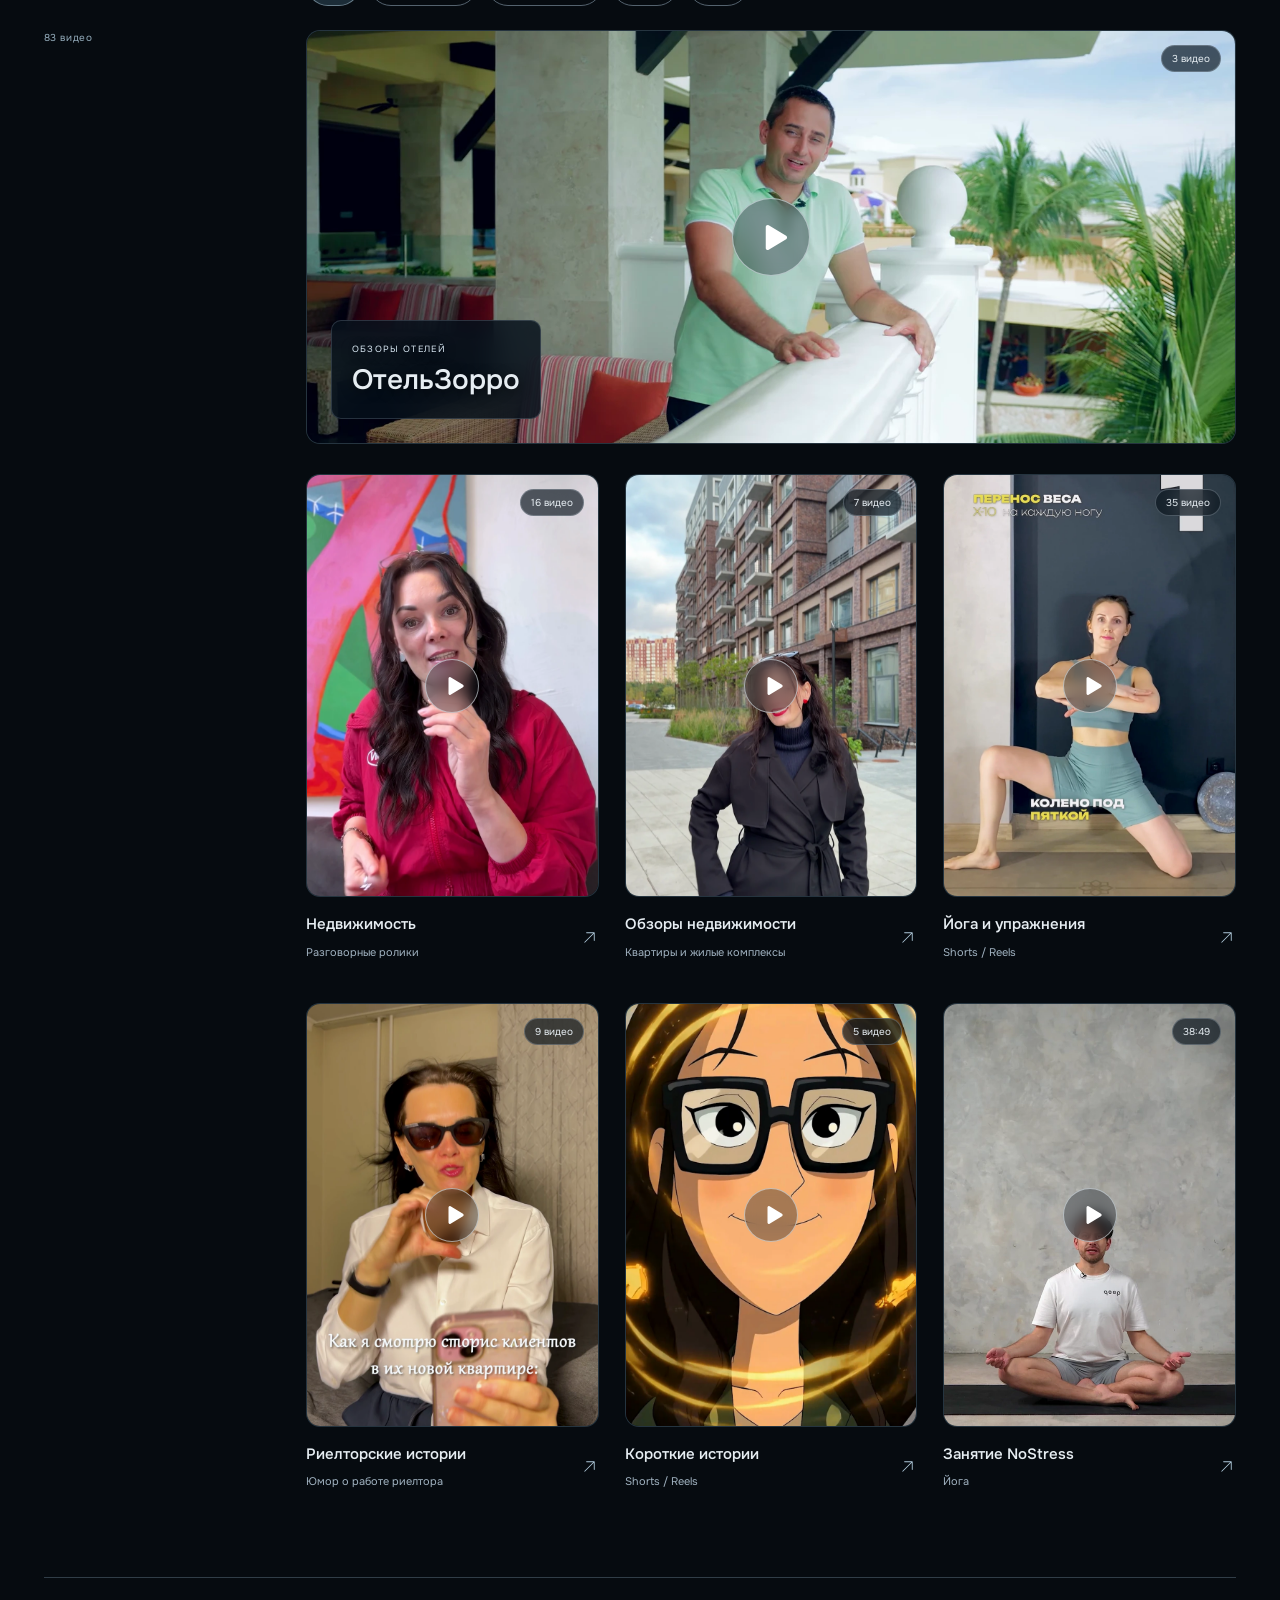
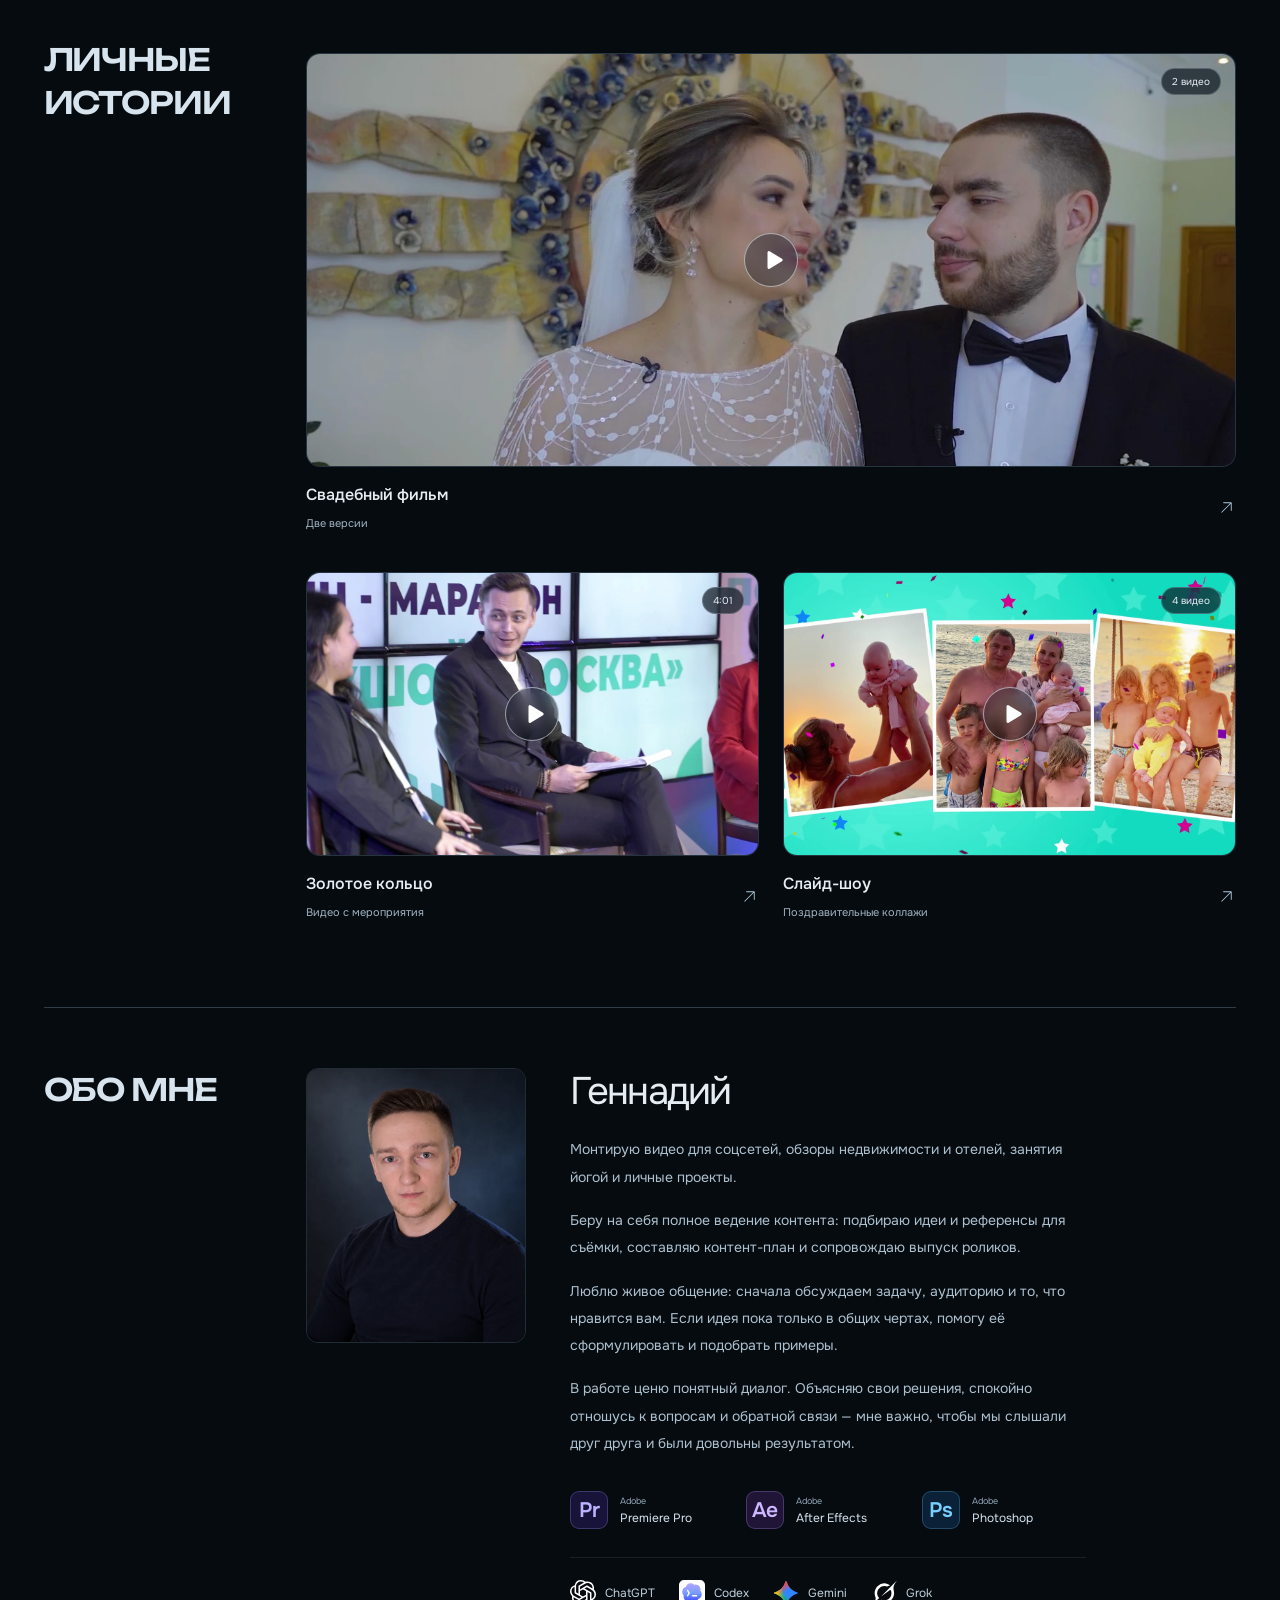
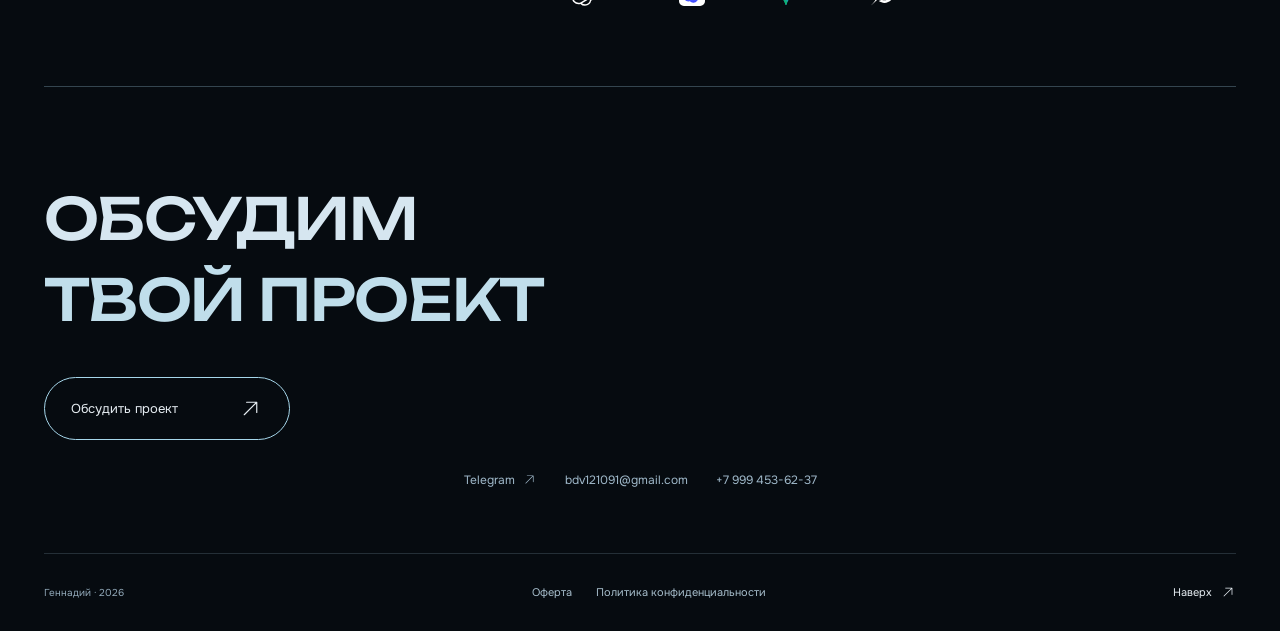
==== commit a52e0fed: "Publish video portfolio" ====
--- a/index.html
+++ b/index.html
@@ -8,10 +8,10 @@
     <meta property="og:title" content="Геннадий — монтаж видео и ведение контента">
     <meta property="og:description" content="Монтирую видео, подбираю идеи и референсы, составляю контент-план и помогаю с публикациями.">
     <meta property="og:type" content="website">
-    <meta property="og:image" content="https://portfolio.voxforma.ru/assets/images/gennady-preview-v1.png">
-    <meta property="og:image:type" content="image/png">
-    <meta property="og:image:width" content="512">
-    <meta property="og:image:height" content="512">
+    <meta property="og:image" content="https://portfolio.voxforma.ru/assets/images/gennady-preview-v2.jpg">
+    <meta property="og:image:type" content="image/jpeg">
+    <meta property="og:image:width" content="1200">
+    <meta property="og:image:height" content="630">
     <meta property="og:image:alt" content="Маскот Геннадия">
     <meta property="og:locale" content="ru_RU">
     <title>Геннадий — монтаж видео и ведение контента</title>
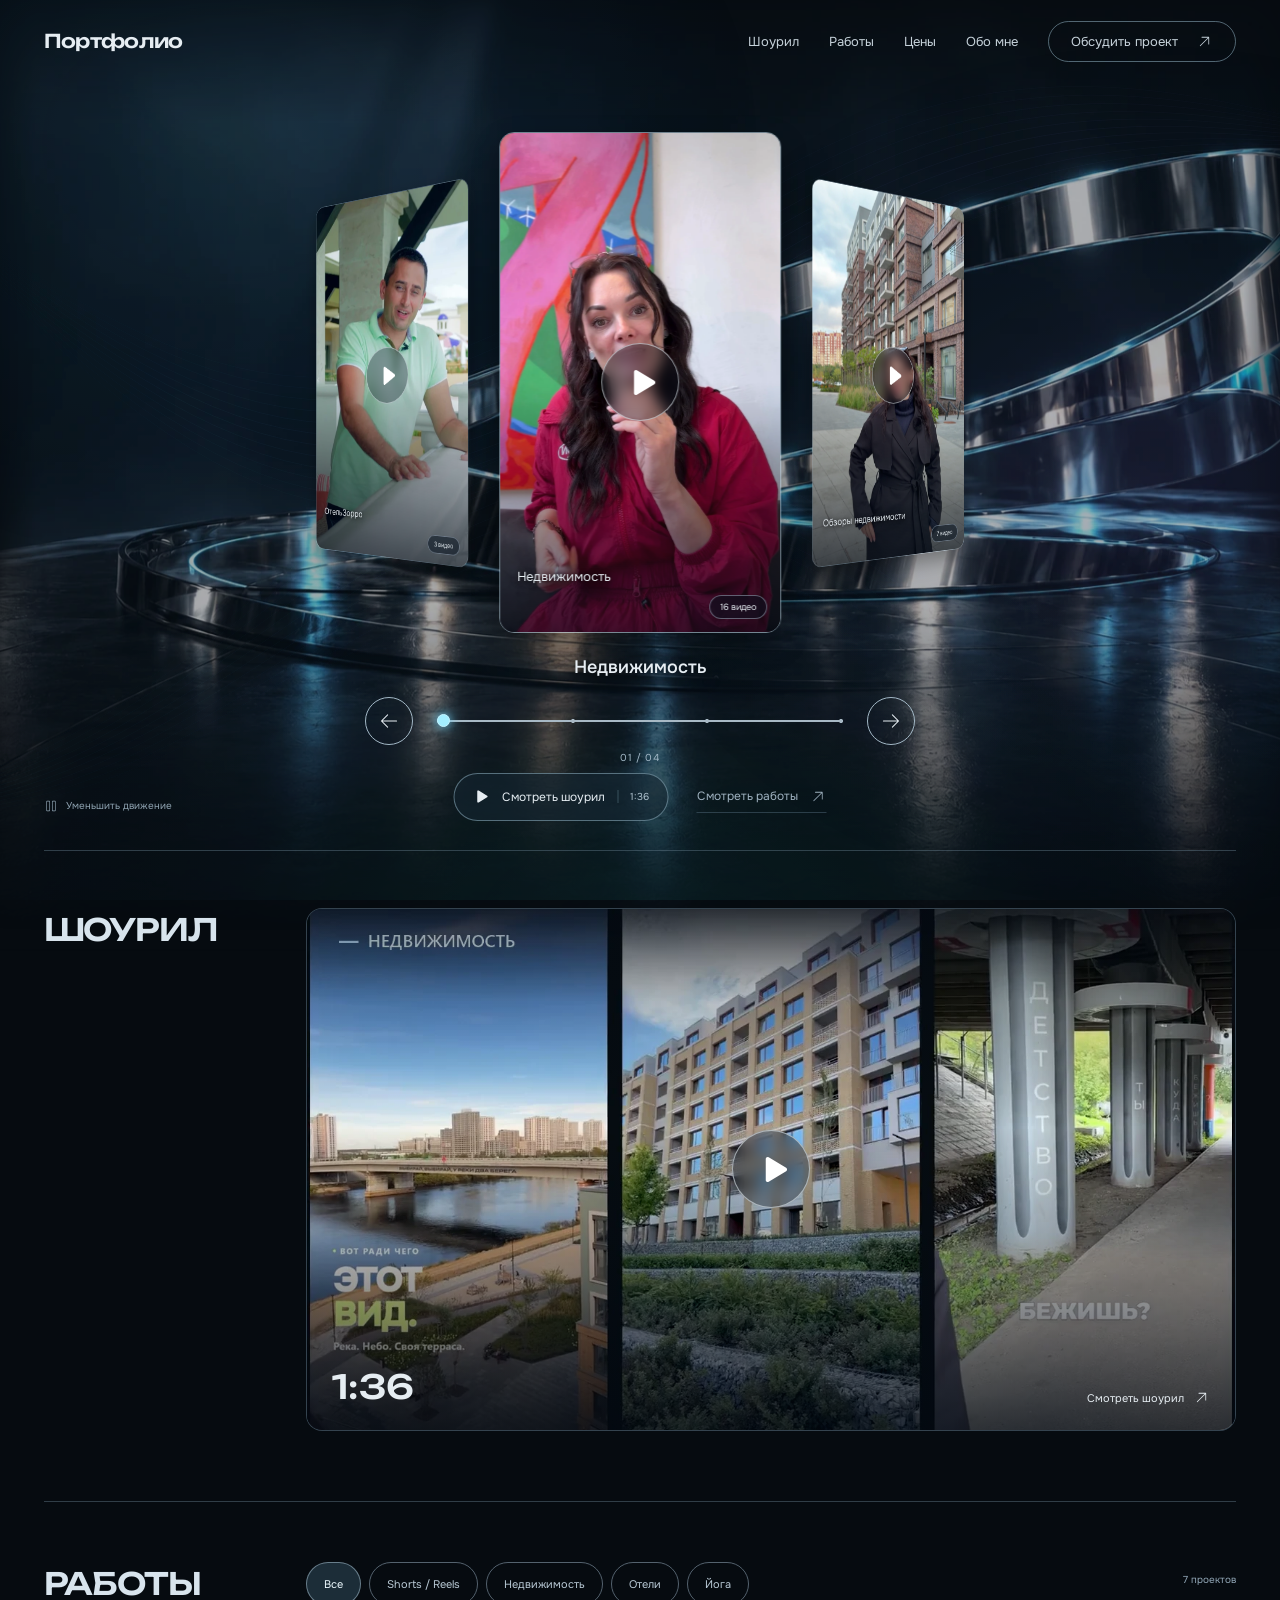
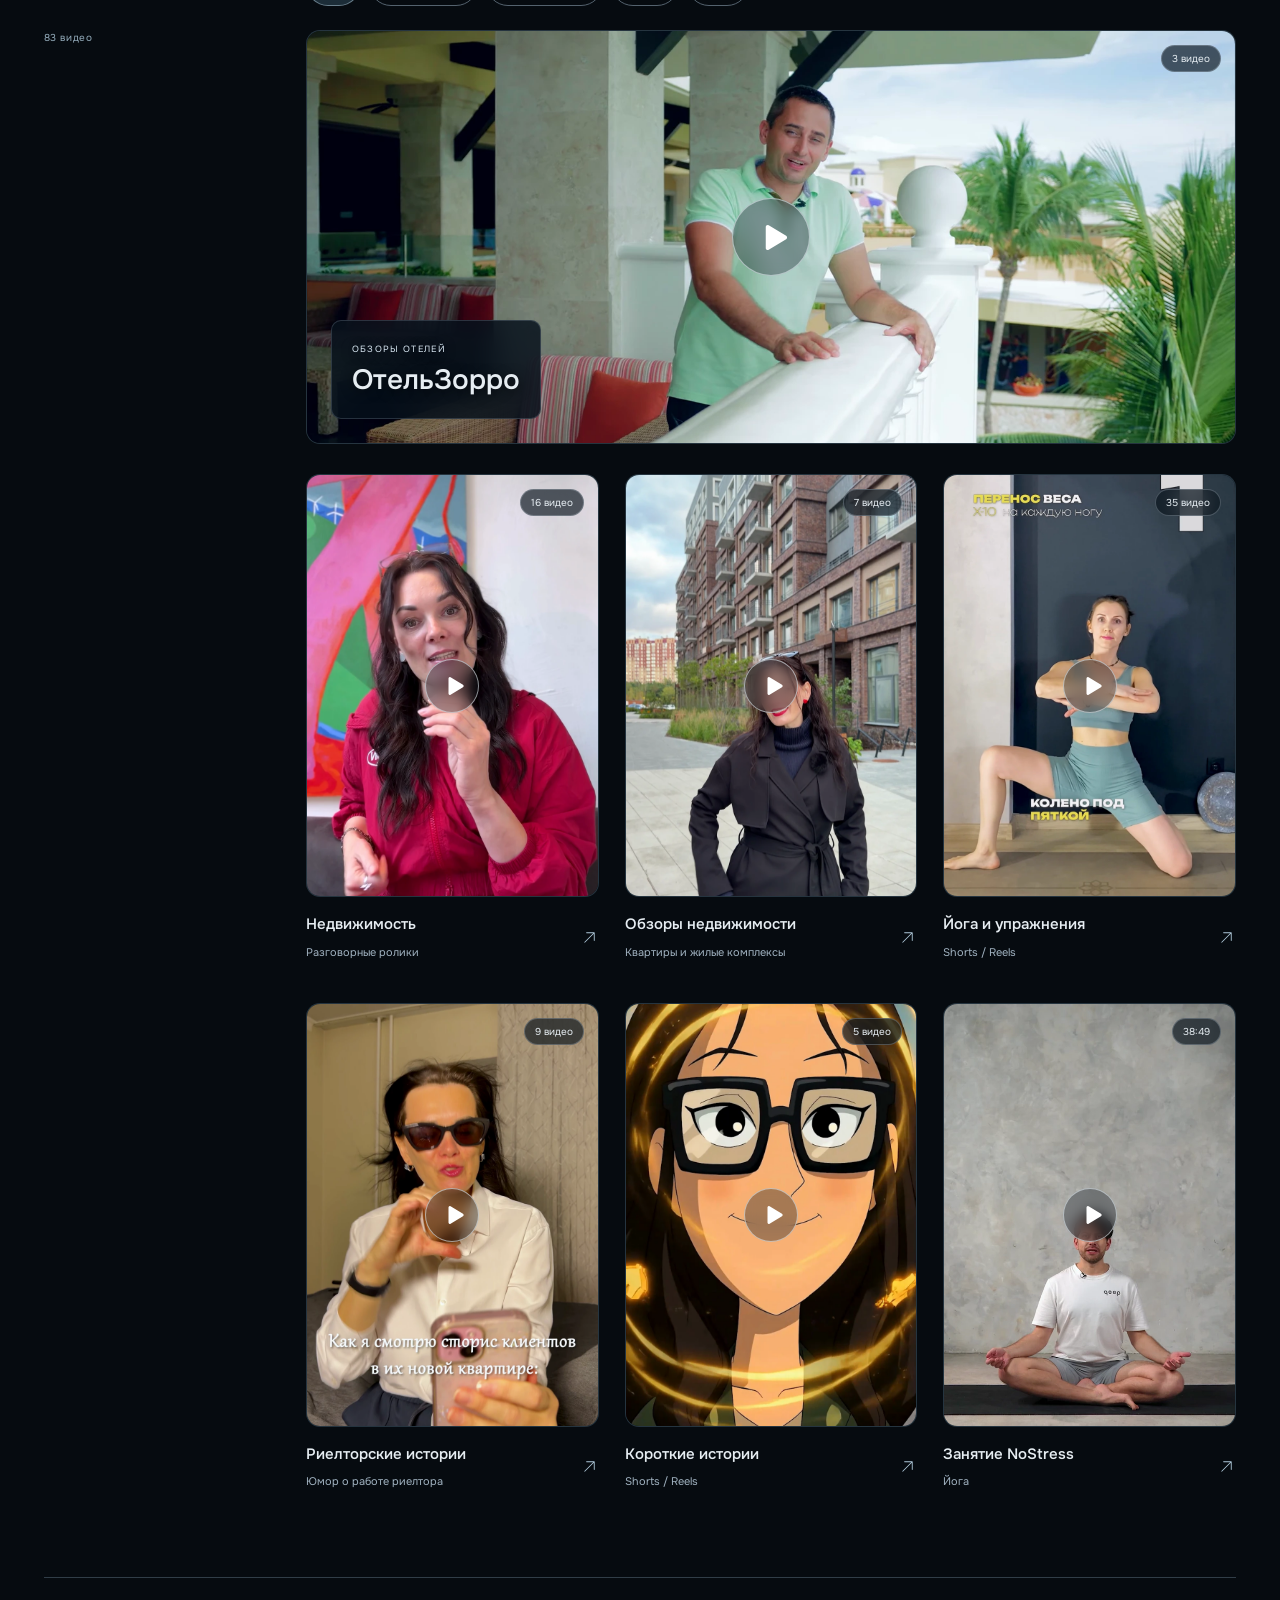
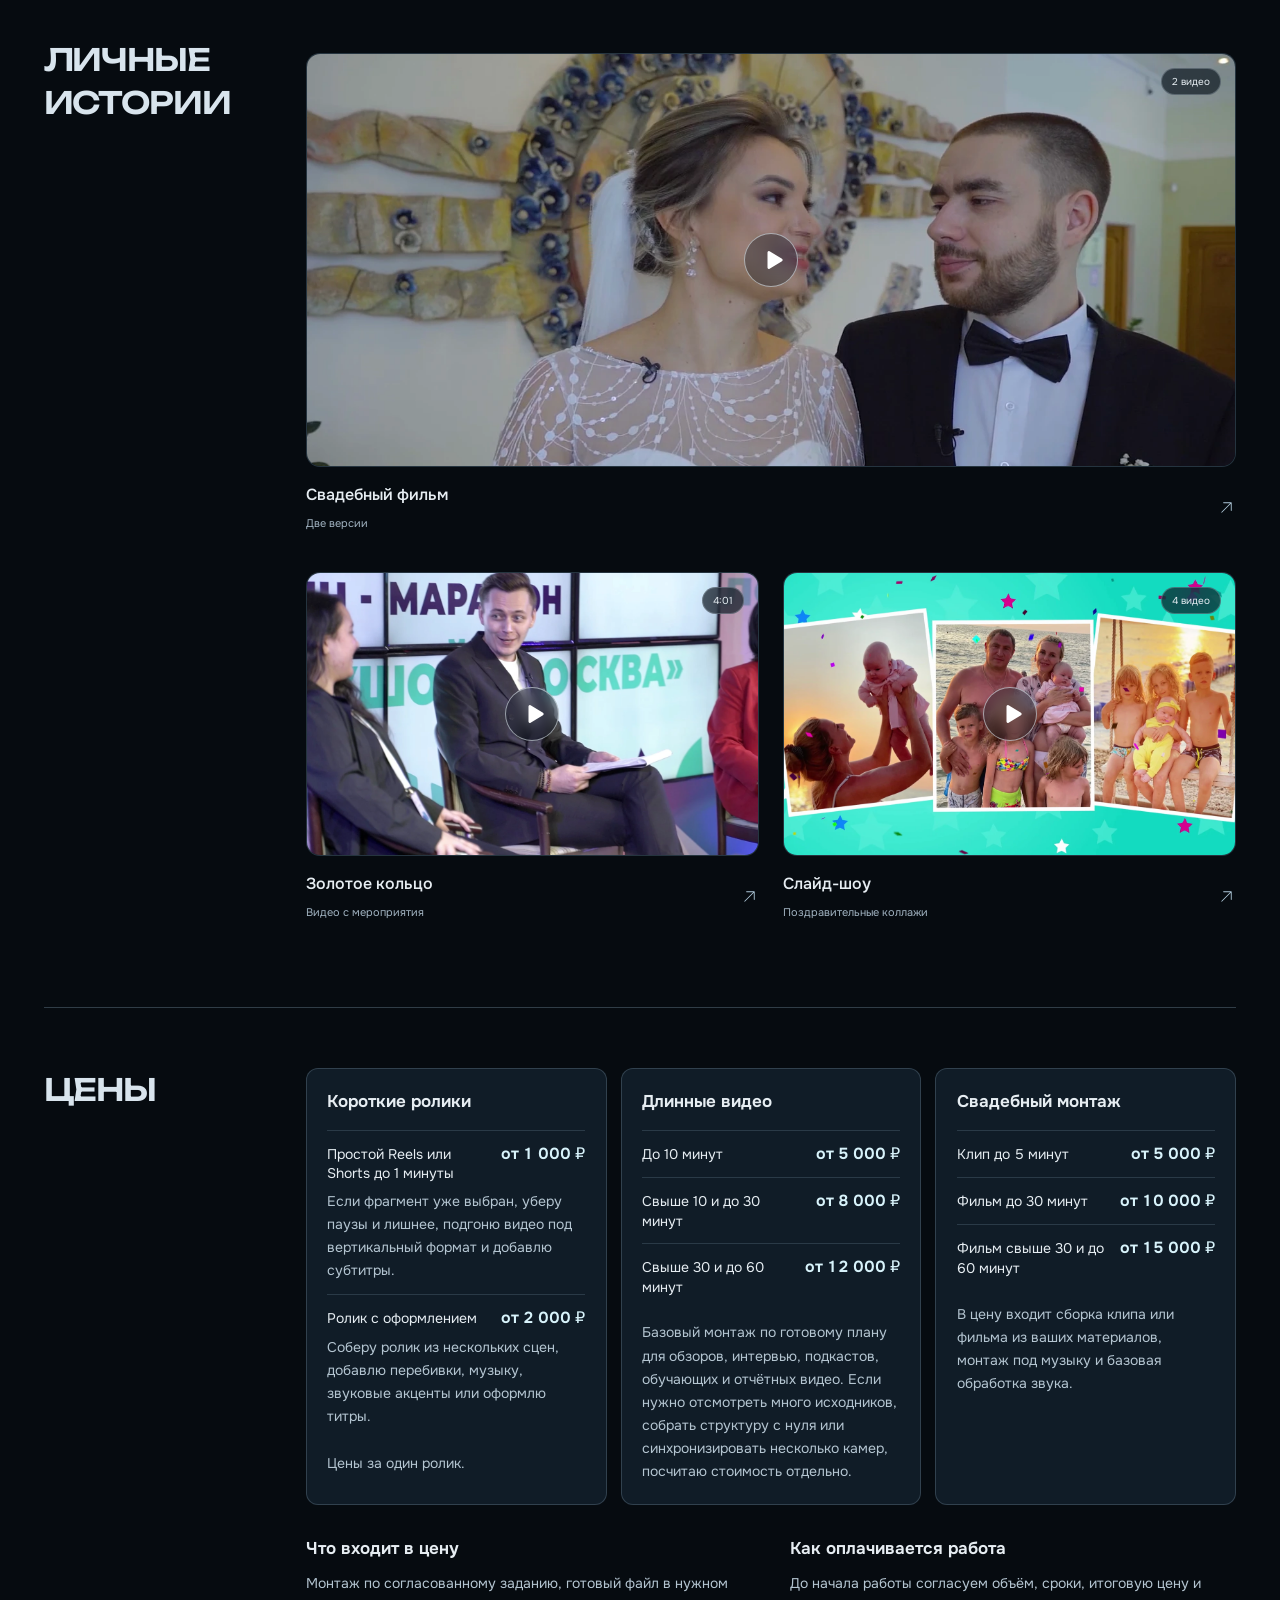
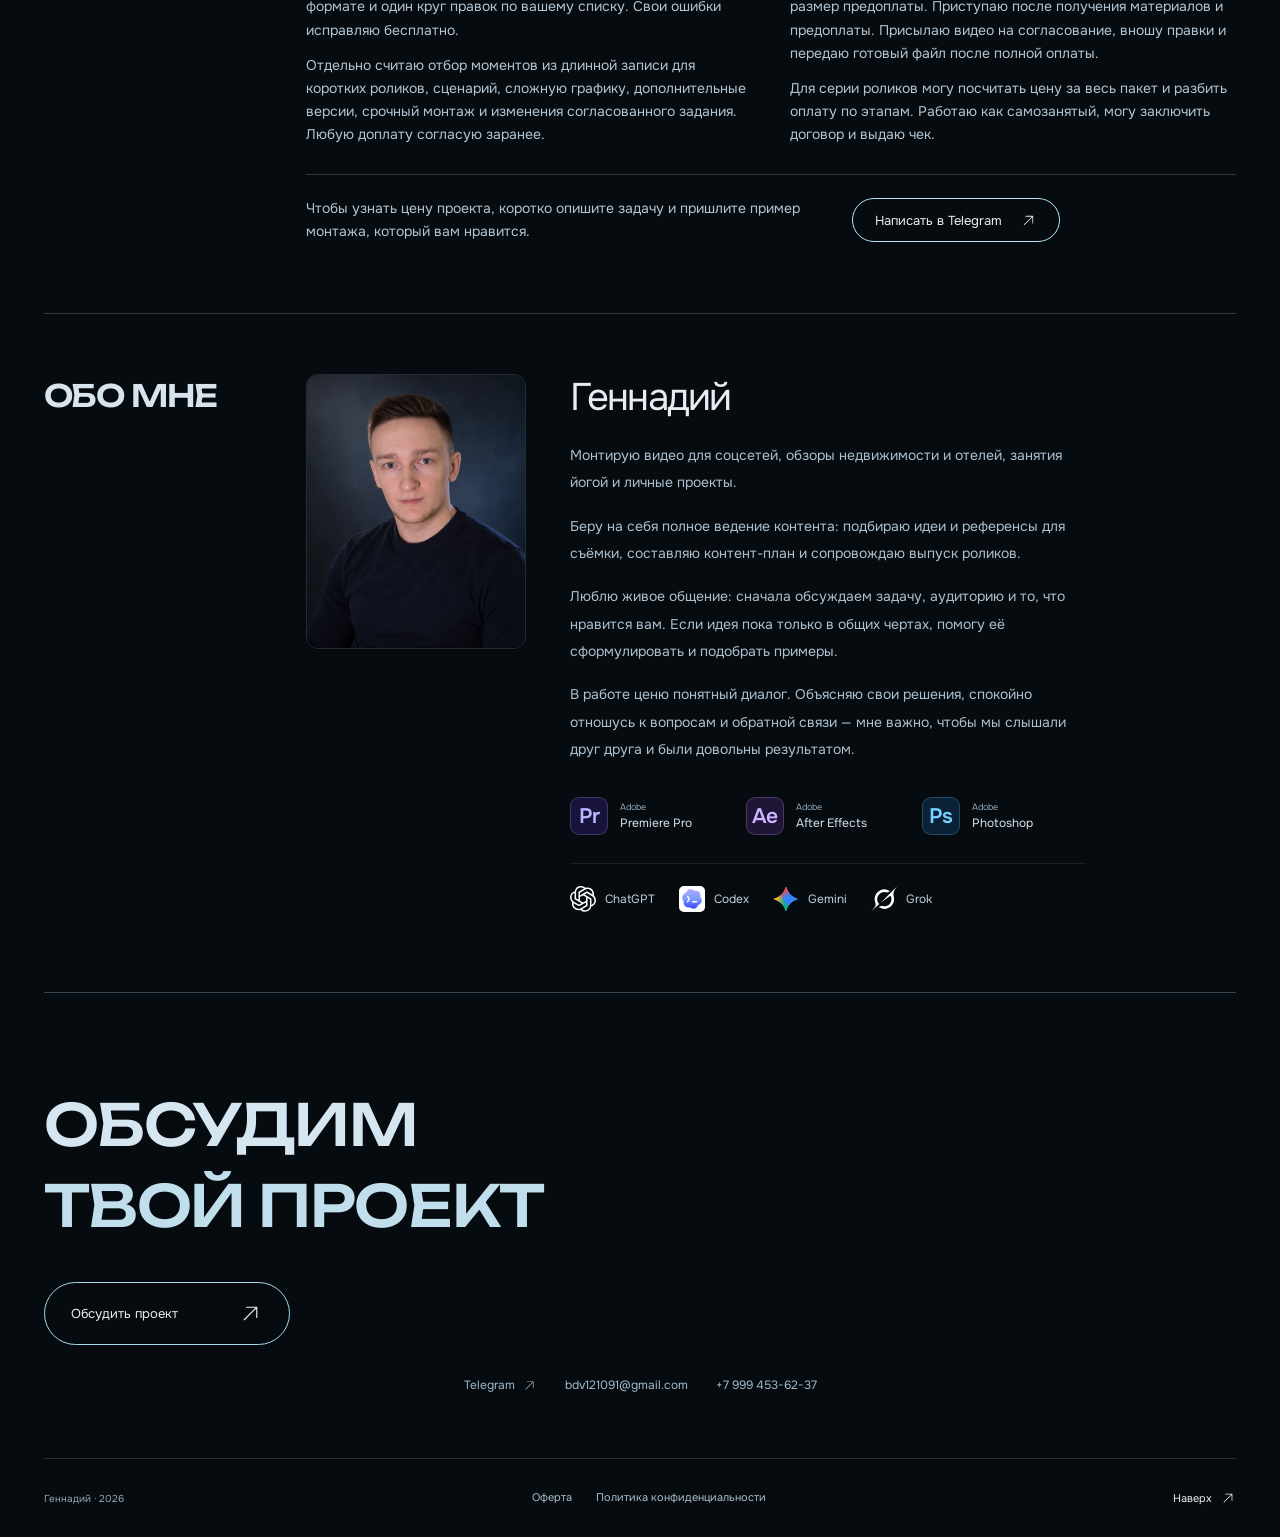
==== commit 053eb210: "Add video editing prices" ====
--- a/index.html
+++ b/index.html
@@ -19,12 +19,12 @@
     <link rel="preload" href="assets/fonts/unbounded-cyrillic.woff2" as="font" type="font/woff2" crossorigin>
     <link rel="preload" href="assets/fonts/onest-cyrillic.woff2" as="font" type="font/woff2" crossorigin>
     <link rel="stylesheet" href="base.css">
-    <link rel="stylesheet" href="style.css?v=28">
+    <link rel="stylesheet" href="style.css?v=29">
     <script src="assets/runtime.js" defer></script>
     <script src="site-config.js?v=5" defer></script>
     <script src="catalog.js?v=16" defer></script>
     <script src="ambient.js?v=1" defer></script>
-    <script src="app.js?v=22" defer></script>
+    <script src="app.js?v=23" defer></script>
   </head>
   <body>
     <div id="root"></div>
--- a/style.css
+++ b/style.css
@@ -145,6 +145,77 @@
 .story-grid > .project-card:first-child { grid-column: 1 / -1; }
 .story-grid > .project-card:first-child .project-image { aspect-ratio: 2.25; }
 .story-grid .project-meta h3 { font-size: 16px; }
+.pricing-cards {
+  display: grid;
+  grid-template-columns: repeat(3, minmax(0, 1fr));
+  gap: 14px;
+}
+.pricing-card {
+  padding: clamp(16px, 1.6vw, 26px);
+  background: #101c27;
+  border: 1px solid #738b9c55;
+  border-radius: 12px;
+}
+.pricing-content h3 {
+  margin: 0;
+  font-size: 17px;
+  font-weight: 650;
+  line-height: 1.4;
+}
+.pricing-content p {
+  margin: 12px 0 0;
+  color: #b4c5d1;
+  font-size: 14px;
+  line-height: 1.65;
+}
+.pricing-list {
+  margin: 16px 0 0;
+  padding: 0;
+  list-style: none;
+}
+.pricing-list li {
+  padding: 12px 0;
+  border-top: 1px solid #738b9c44;
+}
+.pricing-rate {
+  display: flex;
+  align-items: baseline;
+  justify-content: space-between;
+  gap: 4px 12px;
+  font-size: 14px;
+  line-height: 1.4;
+}
+.pricing-rate strong {
+  color: #d8f3fb;
+  font-size: 16px;
+  font-weight: 650;
+  white-space: nowrap;
+  font-variant-numeric: tabular-nums;
+}
+.pricing-list p { margin-top: 6px; }
+.pricing-terms {
+  display: grid;
+  grid-template-columns: repeat(2, minmax(0, 1fr));
+  gap: 24px clamp(24px, 3vw, 48px);
+  margin-top: 32px;
+}
+.pricing-contact {
+  display: flex;
+  flex-wrap: wrap;
+  align-items: center;
+  gap: 16px 24px;
+  margin-top: 28px;
+  padding-top: 22px;
+  border-top: 1px solid #738b9c55;
+}
+.pricing-contact p { margin: 0; max-width: 58ch; }
+.pricing-contact a { min-height: 44px; }
+@media (max-width: 1200px) {
+  .pricing-cards { grid-template-columns: minmax(0, 1fr); }
+}
+@media (max-width: 640px) {
+  .pricing-terms { grid-template-columns: minmax(0, 1fr); }
+}
 .about-content { display: grid; grid-template-columns: minmax(160px,220px) minmax(0,1fr); align-items: start; gap: clamp(24px,3.5vw,44px); }
 .about-section { scroll-margin-top: 80px; }
 .about-portrait { position: relative; isolation: isolate; width: 100%; aspect-ratio: 4/5; margin: 0; }
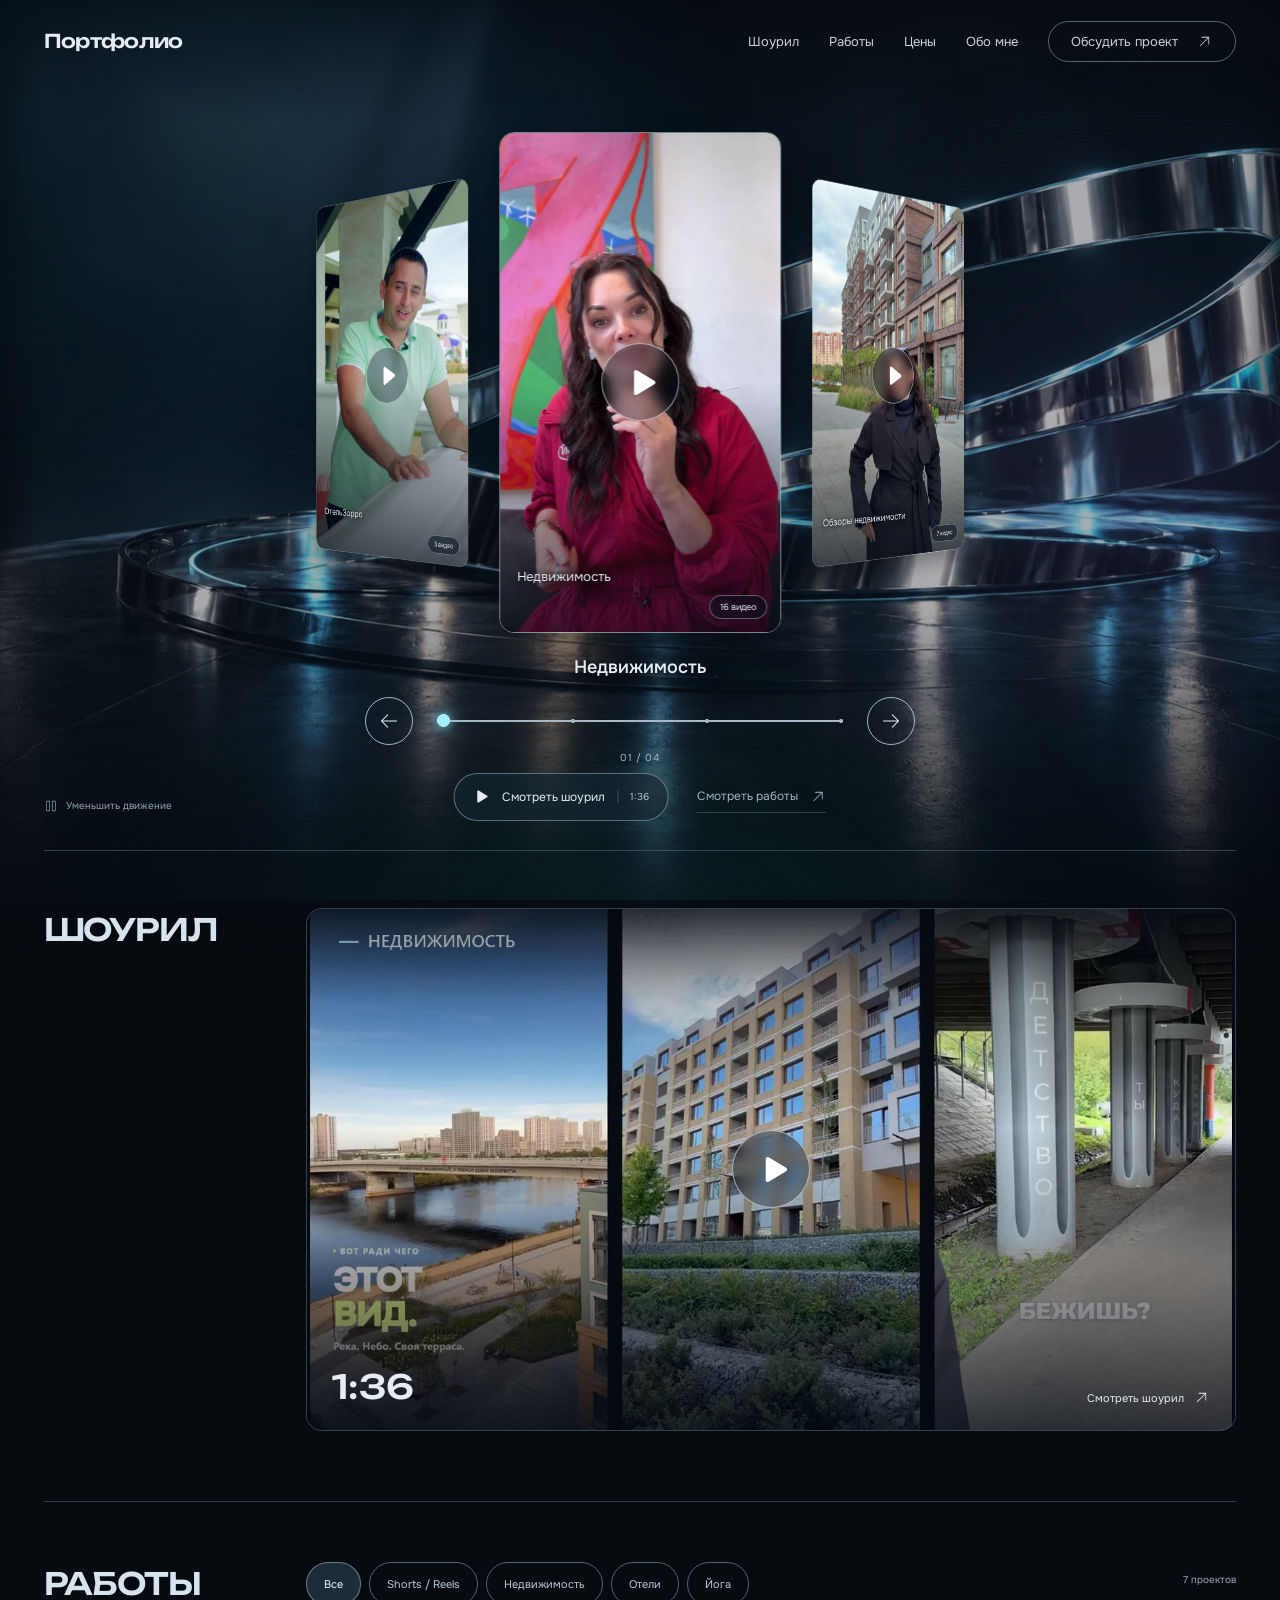
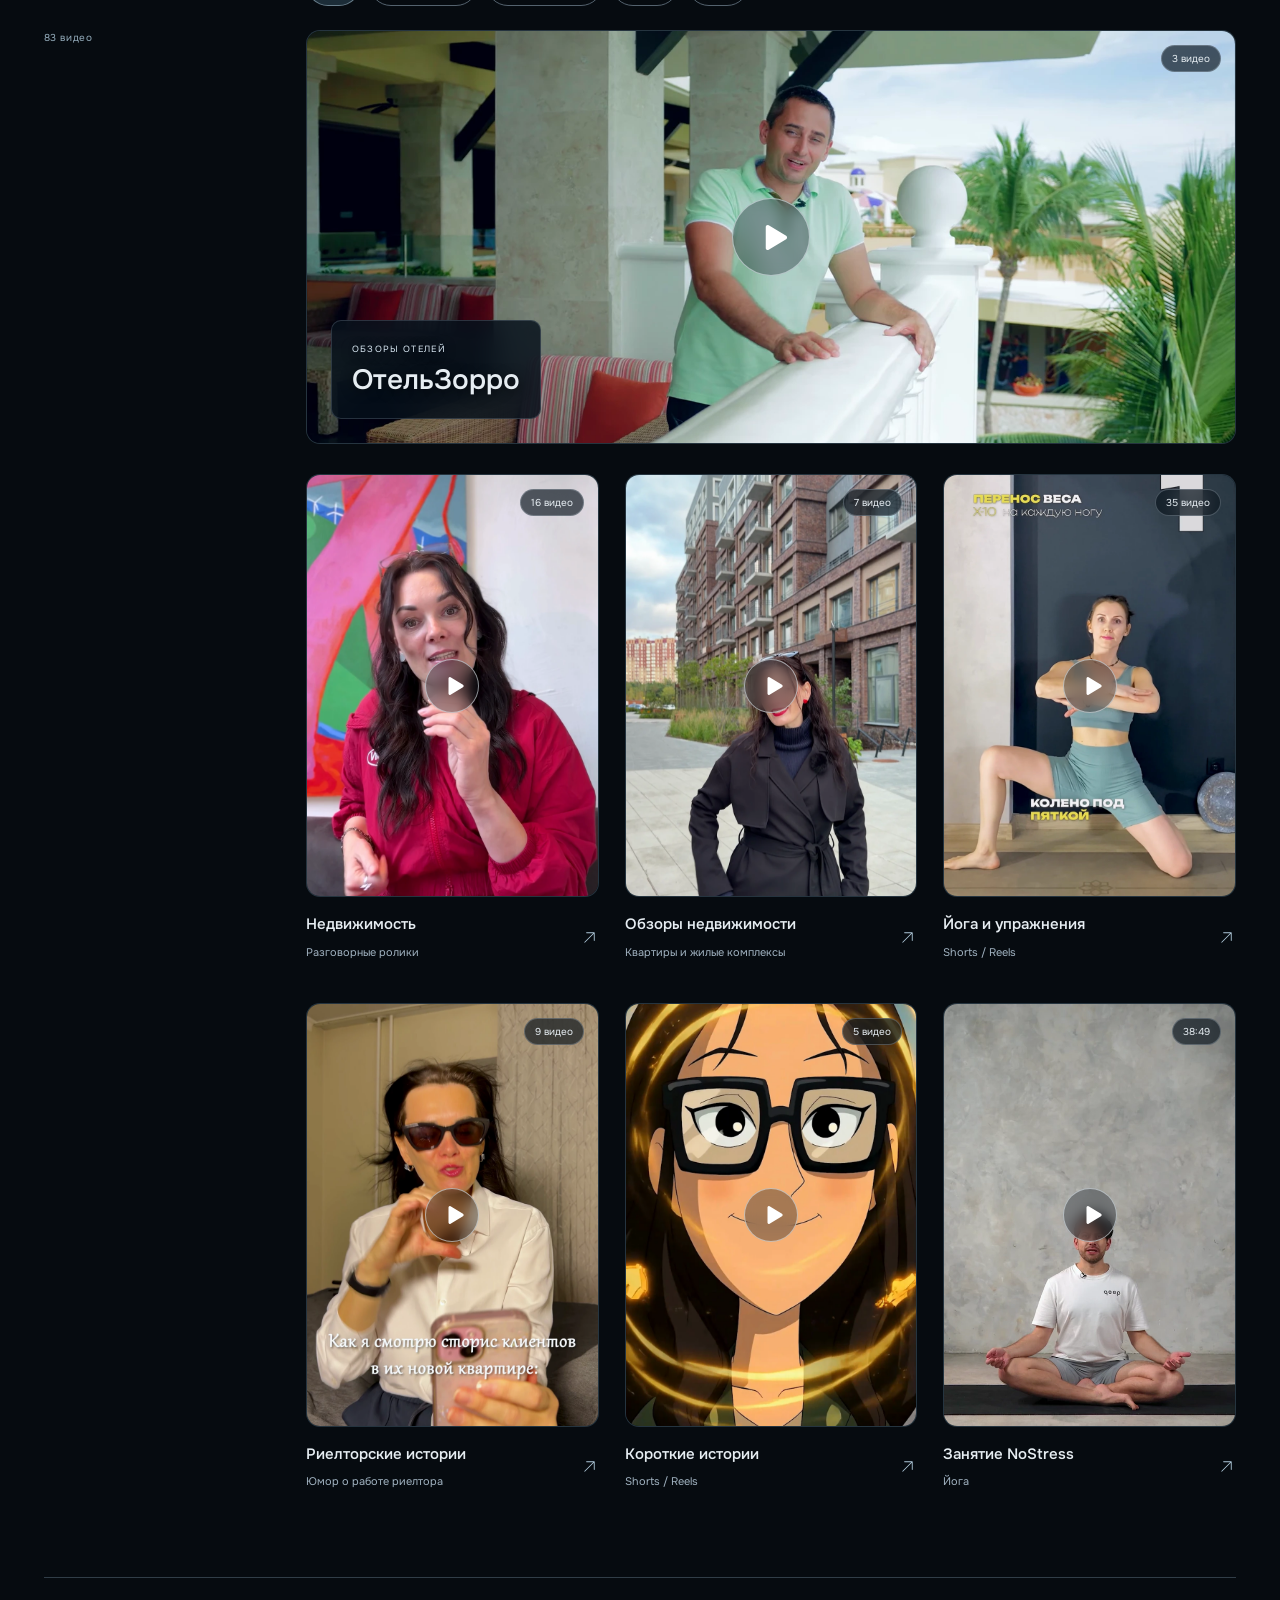
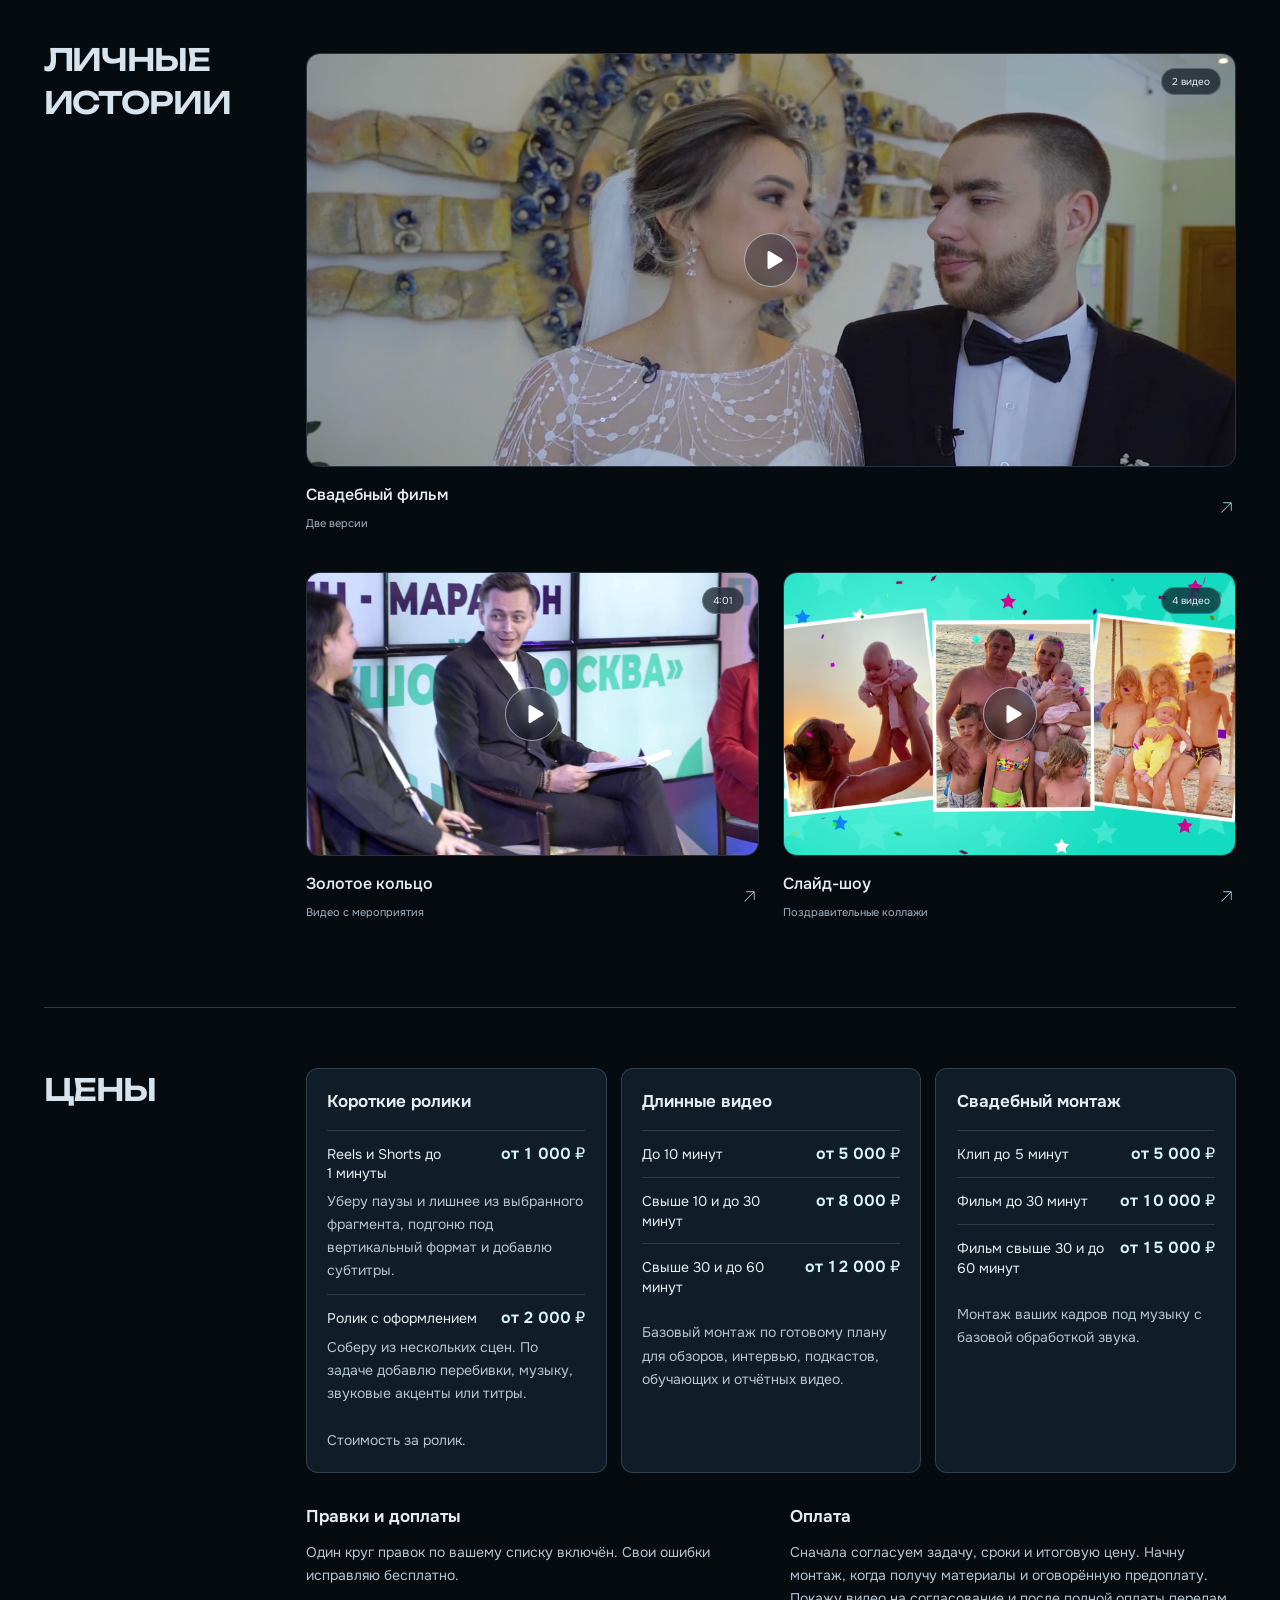
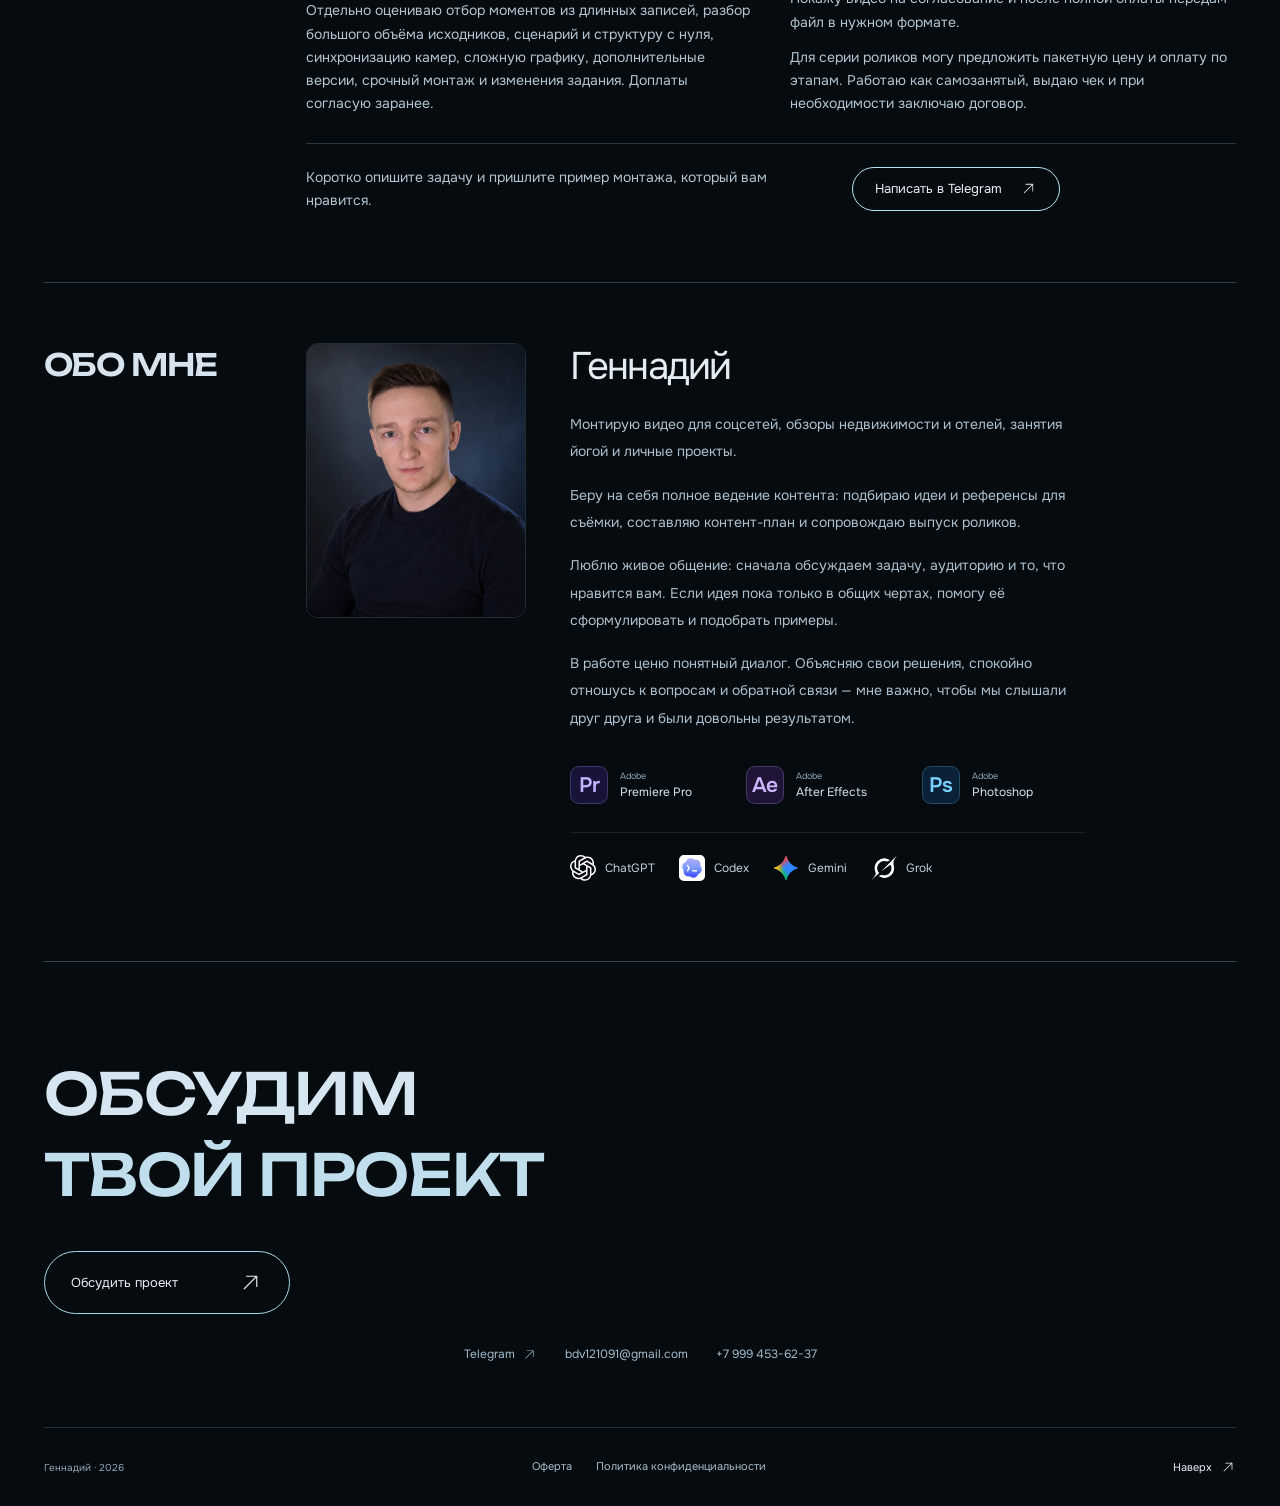
==== commit a65d674e: "Tighten pricing copy" ====
--- a/index.html
+++ b/index.html
@@ -24,7 +24,7 @@
     <script src="site-config.js?v=5" defer></script>
     <script src="catalog.js?v=16" defer></script>
     <script src="ambient.js?v=1" defer></script>
-    <script src="app.js?v=23" defer></script>
+    <script src="app.js?v=24" defer></script>
   </head>
   <body>
     <div id="root"></div>
